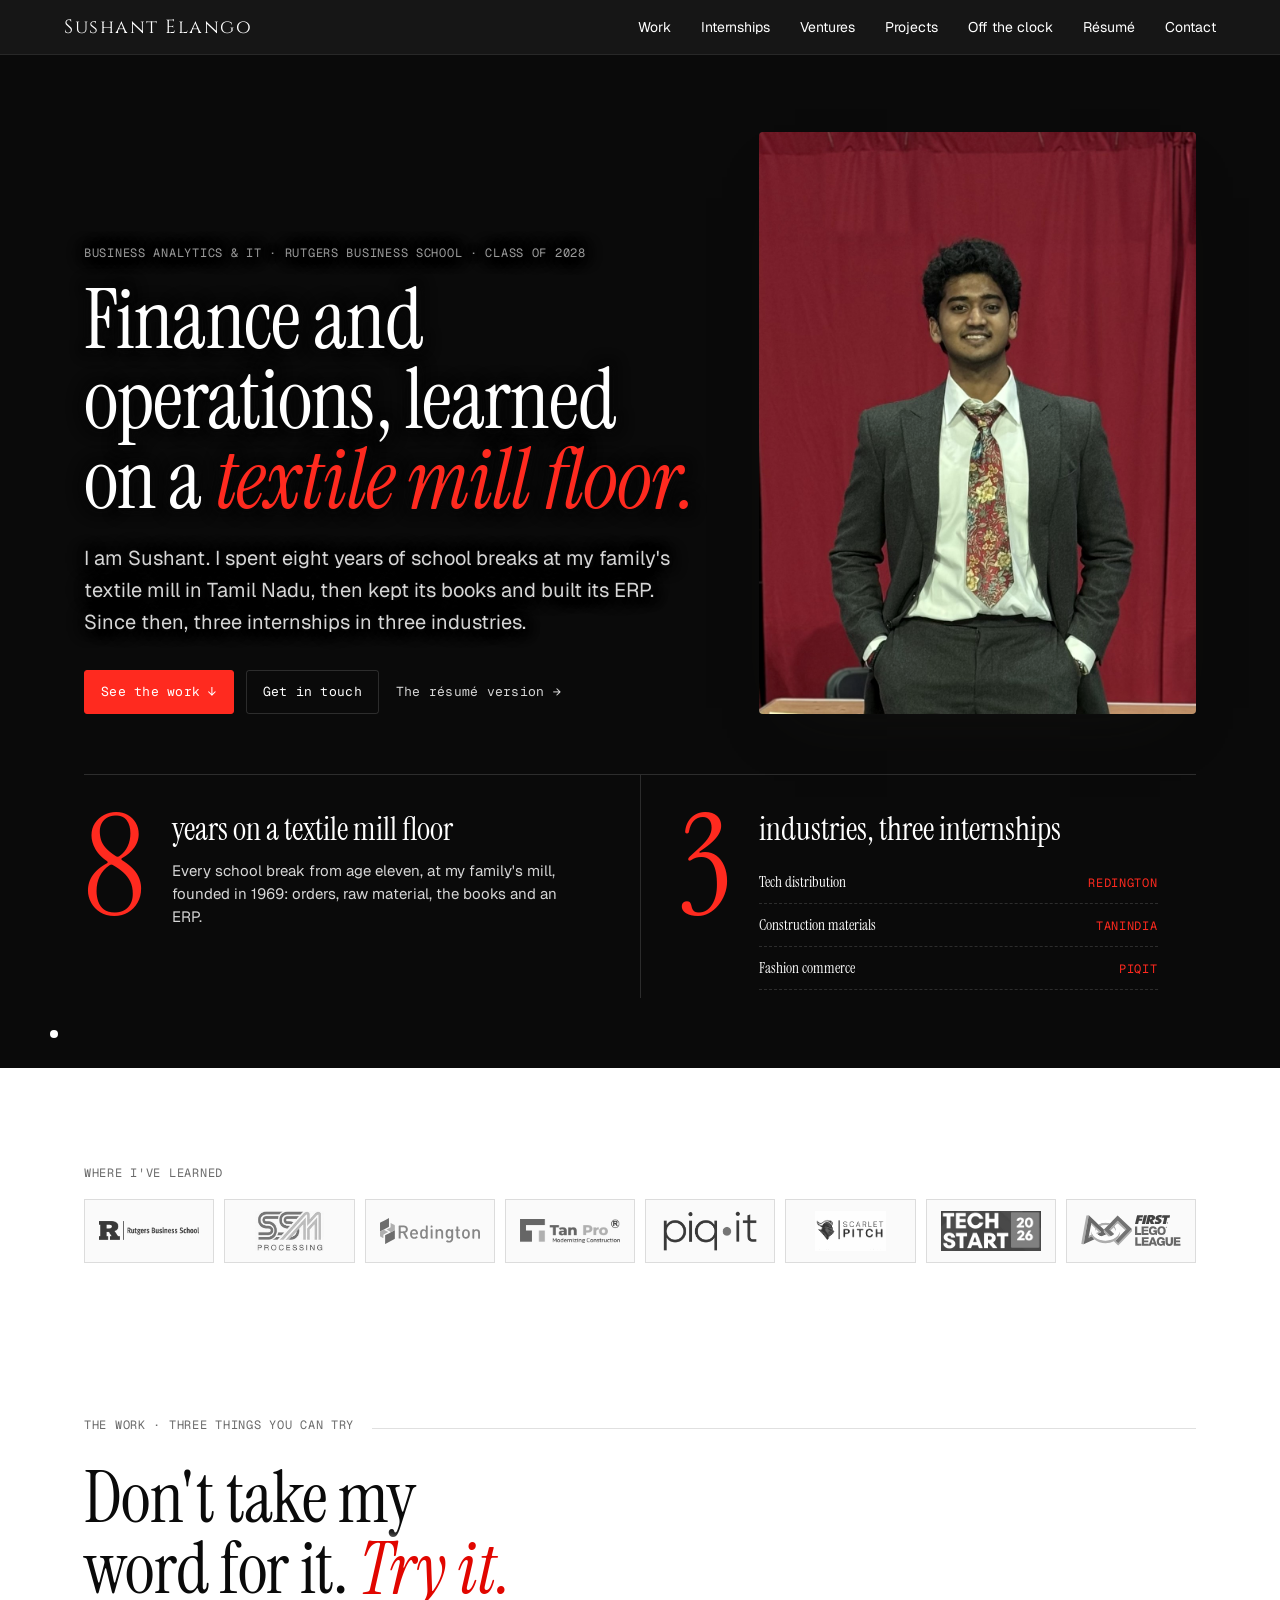
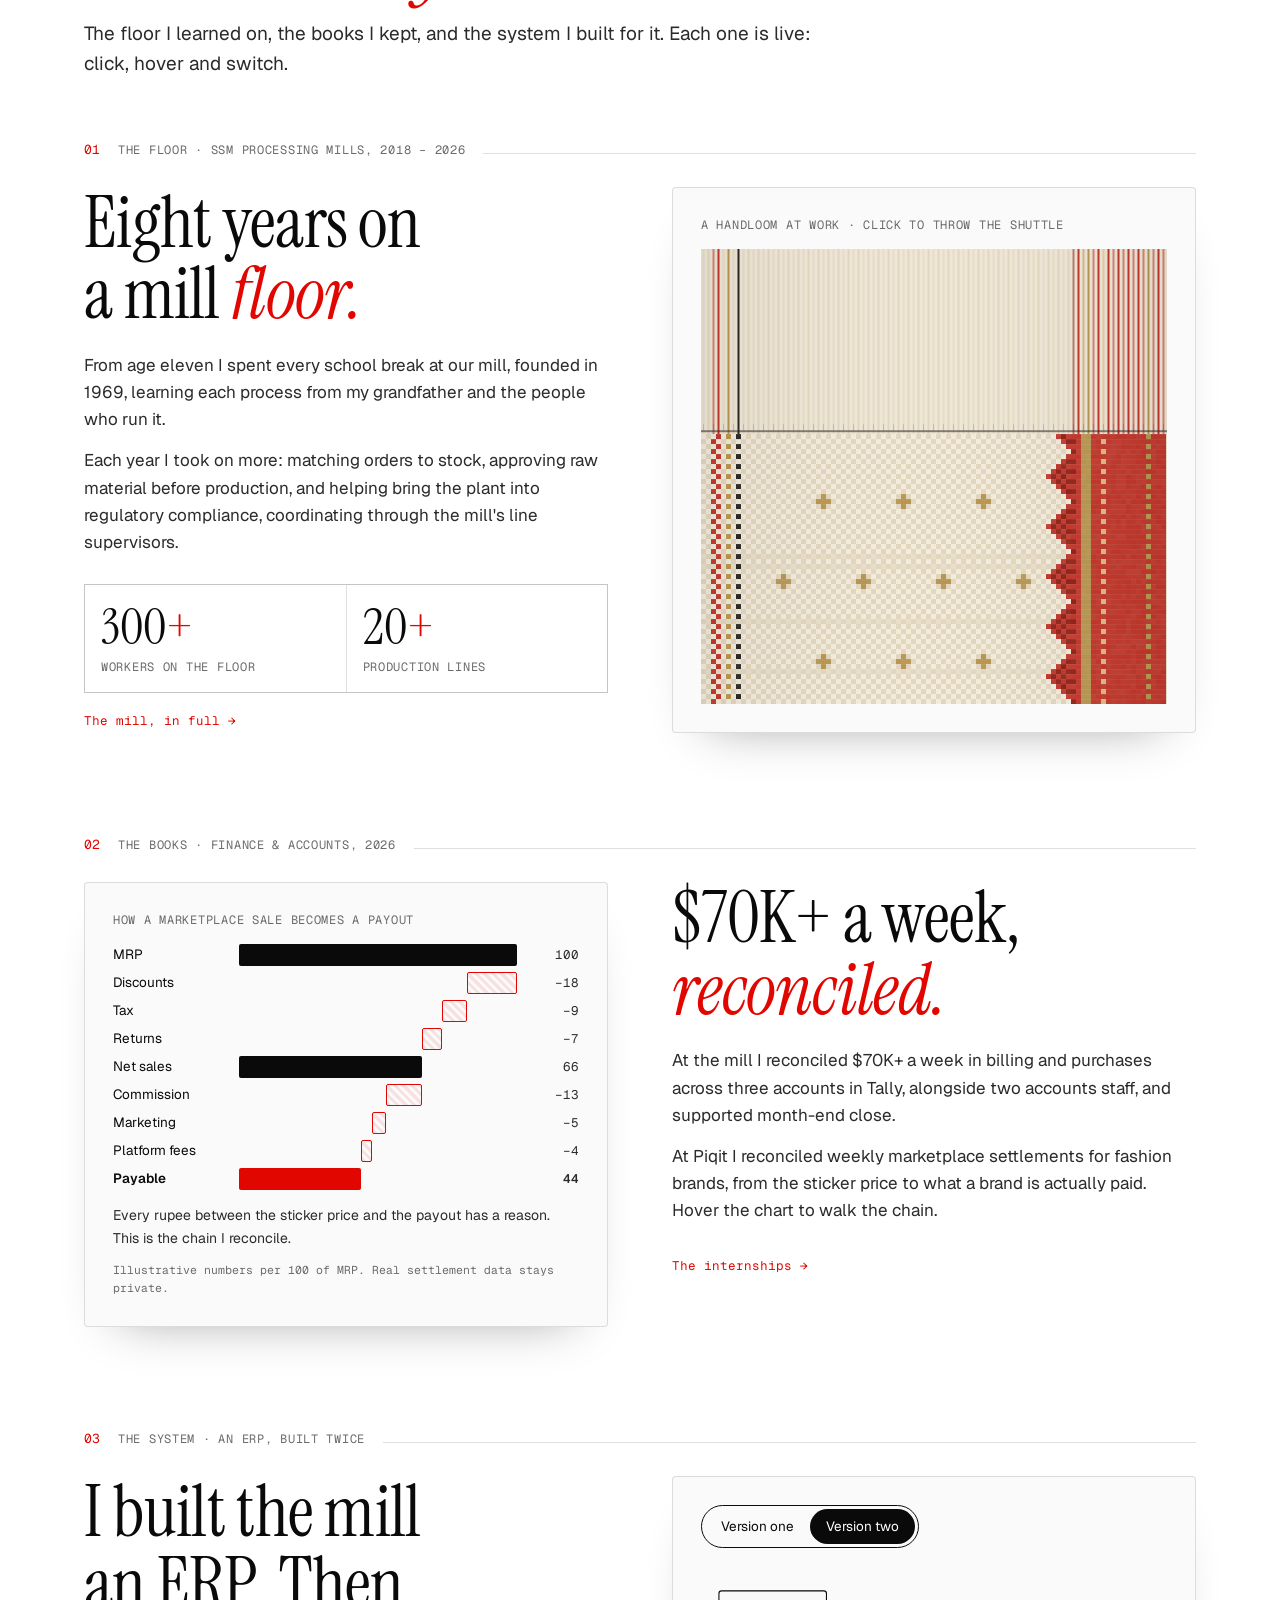
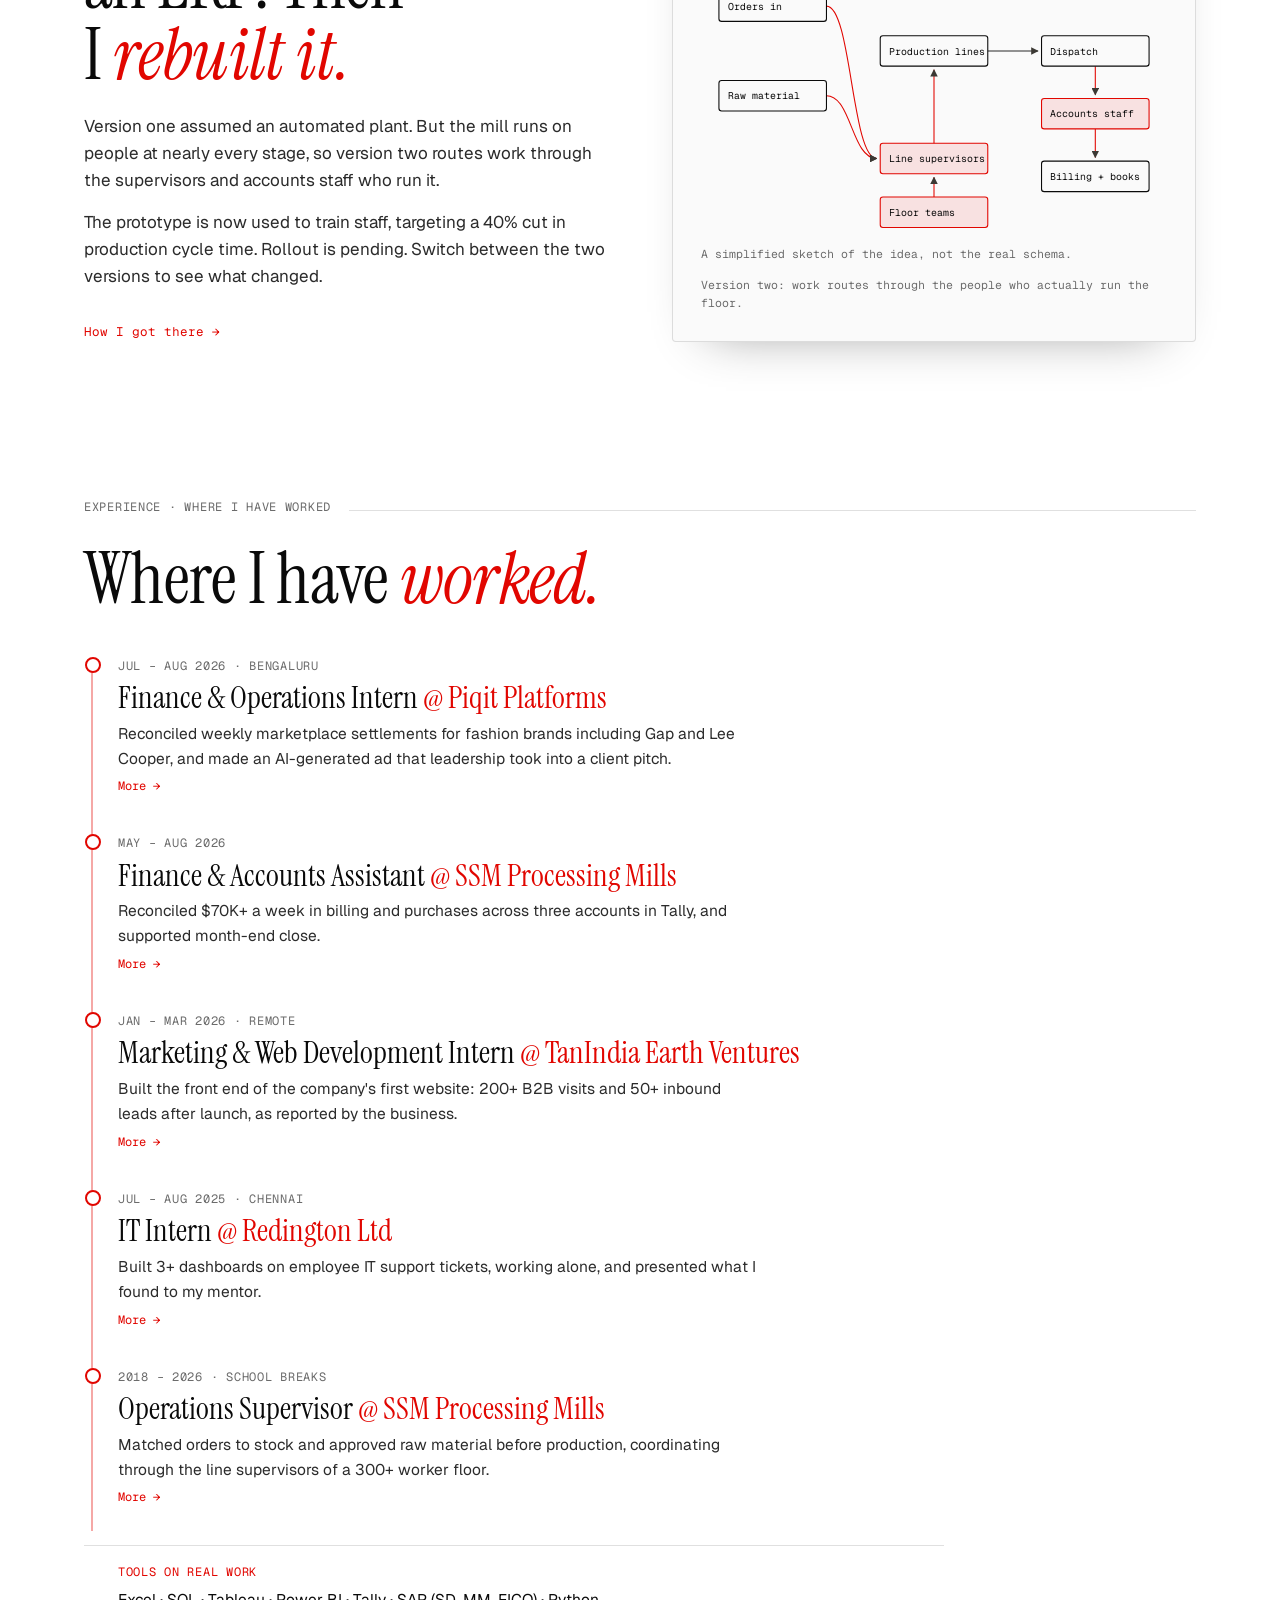
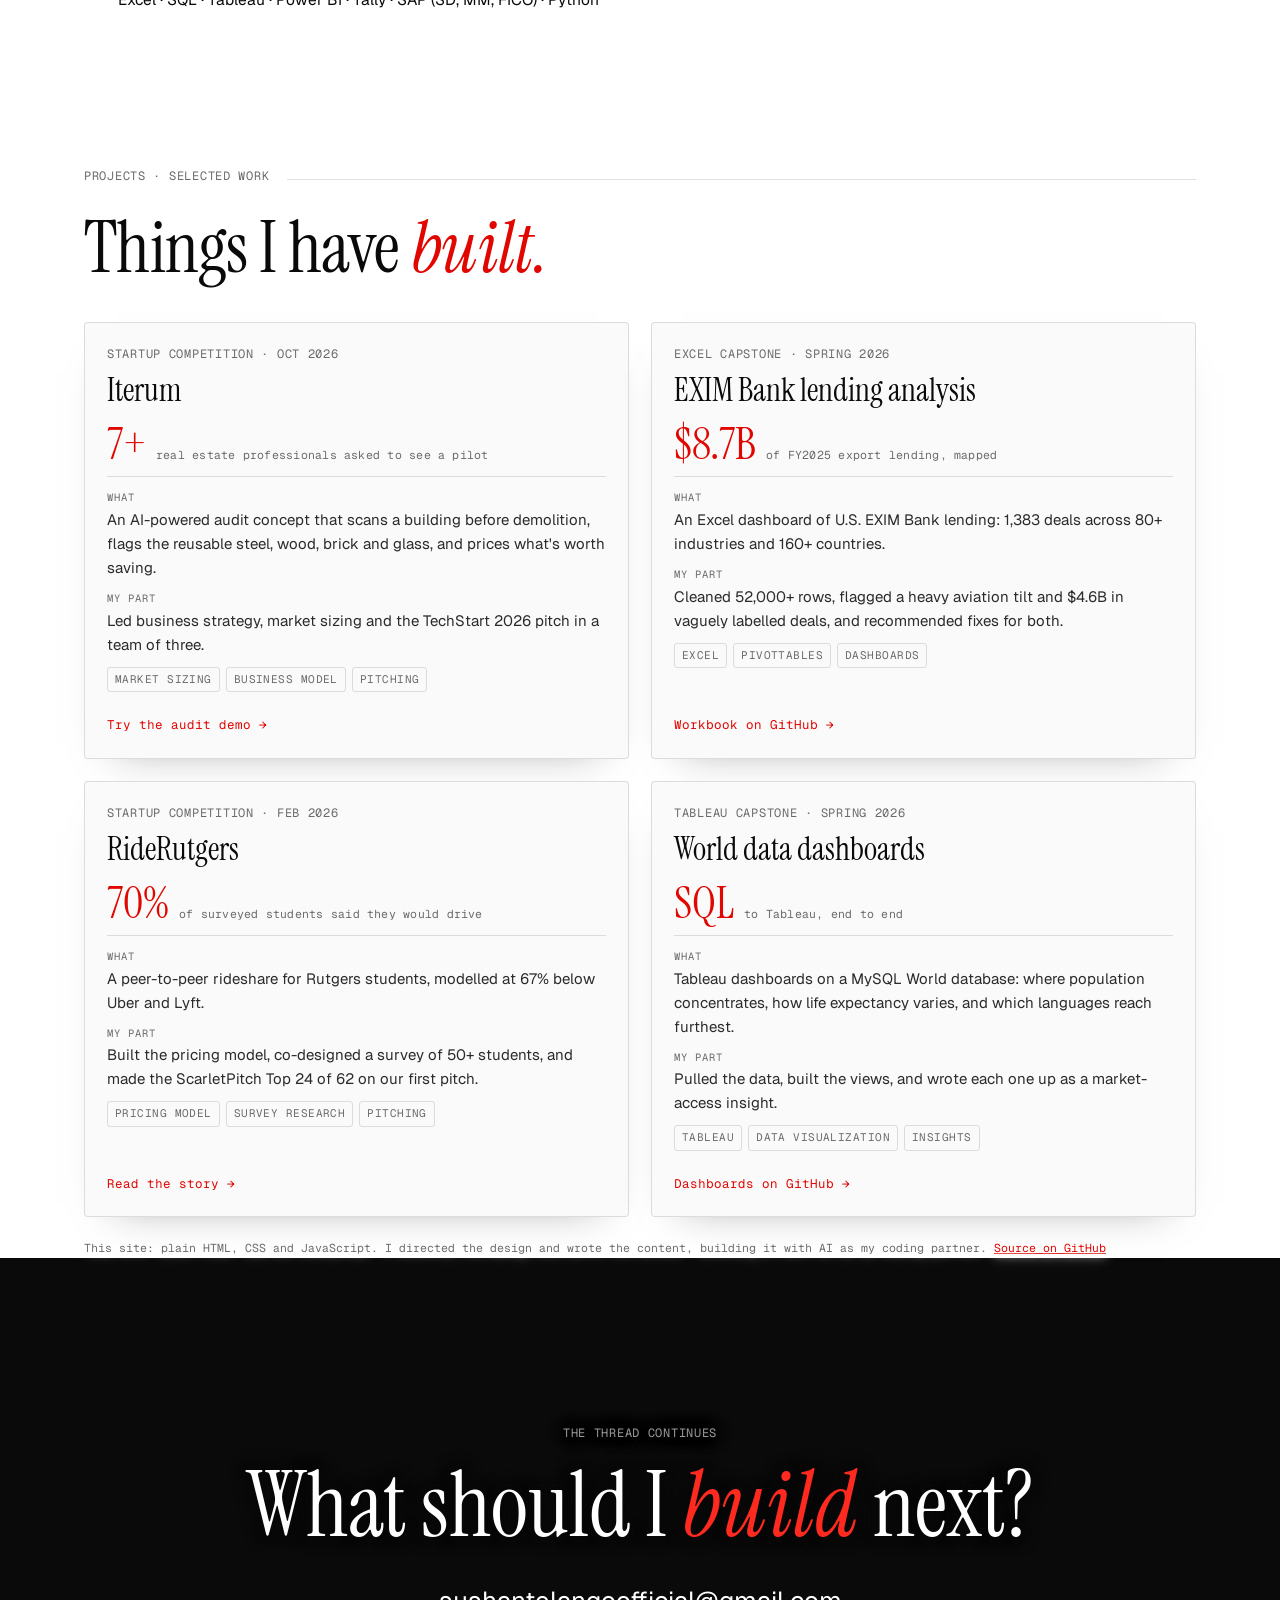
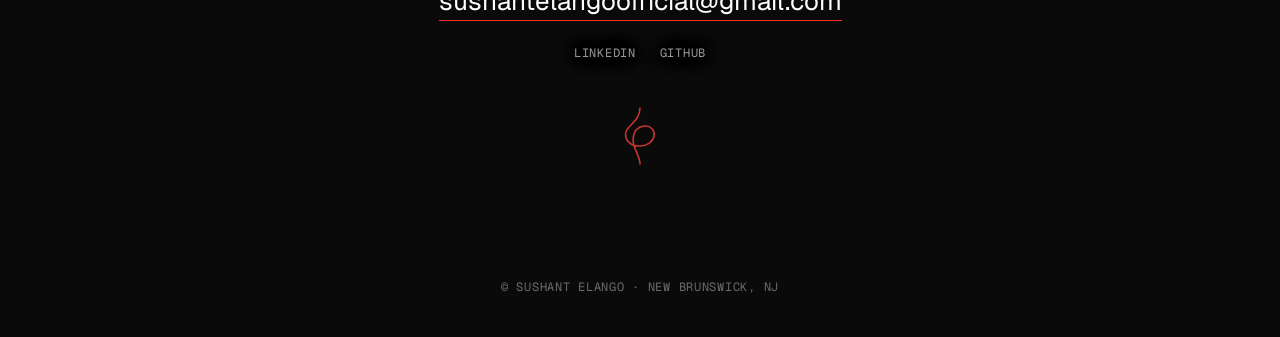
==== index.html @ 71b5c6ae "Film and game posters with his lines; Control turns over to his frame; red headline Five films and f" ====
<!doctype html>
<html lang="en" class="no-bands" data-palette="mono">
<head>
<meta charset="utf-8">
<meta name="viewport" content="width=device-width, initial-scale=1">
<title>Sushant Elango</title>
<meta name="description" content="Sushant Elango: a textile mill, a ledger, two pitches, and one thread running through all of it.">
<meta name="theme-color" content="#f3f0e8">
<link rel="icon" href="assets/favicon.svg" type="image/svg+xml">
<link rel="canonical" href="https://sushantelango.com/">
<meta property="og:type" content="website">
<meta property="og:url" content="https://sushantelango.com/">
<meta property="og:title" content="Sushant Elango">
<meta property="og:description" content="A textile mill, a ledger, two pitches, and one thread running through all of it.">
<meta property="og:image" content="https://sushantelango.com/assets/share.jpg">
<meta property="og:image:width" content="1200">
<meta property="og:image:height" content="630">
<meta property="og:image:alt" content="Sushant Elango in a grey suit and a red floral tie">
<meta name="twitter:card" content="summary_large_image">
<link rel="preconnect" href="https://fonts.googleapis.com">
<link rel="preconnect" href="https://fonts.gstatic.com" crossorigin>
<link href="https://fonts.googleapis.com/css2?family=Instrument+Serif:ital@0;1&family=Cinzel:wght@400;500&family=Geist:wght@400;500;600&family=Geist+Mono:wght@400;500&family=Courier+Prime&display=swap" rel="stylesheet">
<link rel="stylesheet" href="assets/site.css?v=81">
</head>
<body class="page-home">

<script>/* the intro is for arriving at the top of the home page; a link to a section (Projects, Contact) goes straight there */ if (location.hash) document.documentElement.classList.add('no-intro');</script>
<div class="intro" id="intro" aria-hidden="true">
  <div class="intro-inner">
    <div class="intro-word"><span style="--i:0">S</span><span style="--i:1">u</span><span style="--i:2">s</span><span style="--i:3">h</span><span style="--i:4">a</span><span style="--i:5">n</span><span style="--i:6">t</span><span style="--i:7">&nbsp;</span><span style="--i:8">E</span><span style="--i:9">l</span><span style="--i:10">a</span><span style="--i:11">n</span><span style="--i:12">g</span><span style="--i:13">o</span></div>
    <div class="intro-line"></div>
  </div>
</div>


<a class="skip" href="#main">Skip to the content</a>

<svg id="thread" aria-hidden="true"><path id="threadPath"/></svg>

<header class="nav">
  <div class="nav-row">
    <a class="mark" href="index.html" aria-label="Sushant Elango, home"><span>Sushant Elango</span></a>
    <nav aria-label="Pages">
      <a href="work.html">Work</a>
      <a href="internships.html">Internships</a>
      <a href="ventures.html">Ventures</a>
      <a href="index.html#projects">Projects</a>
      <a href="life.html">Off the clock</a>
      <a href="credits.html">Résumé</a>
      <a href="#contact">Contact</a>
    </nav>
  </div>
</header>

<main id="main">
  <!-- Hero: who he is in one line, the two points he leads with, and where to go next (rebuilt 12 Nov 2026) -->
  <section class="hero">
    <div class="hero-grid">
      <div>
        <div class="label">Business Analytics &amp; IT · Rutgers Business School · Class of 2028</div>
        <h1>Finance and operations, learned on a <em>textile mill floor.</em></h1>
        <p class="lede">I am Sushant. I spent eight years of school breaks at my family's textile mill in Tamil Nadu, then kept its books and built its ERP. Since then, three internships in three industries.</p>
        <div class="hero-acts">
          <a class="btn solid" href="#proof">See the work &darr;</a>
          <a class="btn" href="#contact">Get in touch</a>
          <a class="btn quiet" href="credits.html">The résumé version &rarr;</a>
        </div>
      </div>
      <figure class="ph portrait real" data-slot="portrait"><img src="assets/photos/portrait-clean.jpg" alt="Sushant Elango in a grey suit and a red floral tie, in front of a red booth curtain" fetchpriority="high"></figure>
    </div>

    <div class="points reveal">
      <div class="point">
        <span class="big"><span data-count="8">8</span></span>
        <div class="txt"><b>years on a textile mill floor</b><span>Every school break from age eleven, at my family's mill, founded in 1969: orders, raw material, the books and an ERP.</span></div>
      </div>
      <div class="point">
        <span class="big"><span data-count="3">3</span></span>
        <div class="txt"><b>industries, three internships</b>
          <ul class="inds">
            <li><em>Tech distribution</em><span>Redington</span></li>
            <li><em>Construction materials</em><span>TanIndia</span></li>
            <li><em>Fashion commerce</em><span>Piqit</span></li>
          </ul>
        </div>
      </div>
    </div>
  </section>

  <!-- Where I've learned -->
  <section class="logos" aria-label="Where I have learned">
    <span class="label">Where I've learned</span>
    <ul><li data-slot="logo" class="has-logo"><img src="assets/logos/rutgers-business-school.png" alt="Rutgers Business School" loading="lazy"></li><li data-slot="logo" class="has-logo"><img src="assets/logos/ssm.png" alt="SSM Processing Mills" loading="lazy"></li><li data-slot="logo" class="has-logo"><img src="assets/logos/redington.svg" alt="Redington" loading="lazy"></li><li data-slot="logo" class="has-logo"><img src="assets/logos/tanindia.png" alt="Tan Pro, TanIndia Earth Ventures" loading="lazy"></li><li data-slot="logo" class="has-logo"><img src="assets/logos/piqit.png" alt="Piqit" loading="lazy"></li><li data-slot="logo" class="has-logo"><img src="assets/logos/scarletpitch.png" alt="ScarletPitch" loading="lazy"></li><li data-slot="logo" class="has-logo"><img src="assets/logos/techstart.png" alt="TechStart 2026" loading="lazy"></li><li data-slot="logo" class="has-logo"><img src="assets/logos/first-lego-league.svg" alt="FIRST LEGO League" loading="lazy"></li></ul>
  </section>

  <!-- The proof: three chapters, each with the real demo inline, so nobody has to click away to find it -->
  <section class="chapter proof-head" id="proof" data-anchor="left">
    <div class="ch-head"><span class="label">The work · Three things you can try</span><span class="rule"></span></div>
    <h2 class="reveal">Don't take my word for it. <em>Try it.</em></h2>
    <p class="proof-lede reveal">The floor I learned on, the books I kept, and the system I built for it. Each one is live: click, hover and switch.</p>
  </section>

  <!-- 01 The floor -->
  <section class="chapter proof" id="floor" data-anchor="right">
    <div class="ch-head"><span class="num">01</span><span class="label">The floor · SSM Processing Mills, 2018 – 2026</span><span class="rule"></span></div>
    <div class="cols">
      <div class="prose reveal">
        <h2>Eight years on a mill <em>floor.</em></h2>
        <p>From age eleven I spent every school break at our mill, founded in 1969, learning each process from my grandfather and the people who run it.</p>
        <p>Each year I took on more: matching orders to stock, approving raw material before production, and helping bring the plant into regulatory compliance, coordinating through the mill's line supervisors.</p>
        <div class="stats">
          <div class="stat"><div class="n"><span data-count="300">300</span><span class="u">+</span></div><span class="label">Workers on the floor</span></div>
          <div class="stat"><div class="n"><span data-count="20">20</span><span class="u">+</span></div><span class="label">Production lines</span></div>
        </div>
        <a class="more" href="work.html">The mill, in full &rarr;</a>
      </div>
      <div class="card reveal">
        <span class="label">A handloom at work · click to throw the shuttle</span>
        <canvas id="weave" aria-label="A handloom weaving cloth with a red and zari border, one thread at a time"></canvas>
      </div>
    </div>
  </section>

  <!-- 02 The books -->
  <section class="chapter proof" id="books" data-anchor="left">
    <div class="ch-head"><span class="num">02</span><span class="label">The books · Finance &amp; Accounts, 2026</span><span class="rule"></span></div>
    <div class="cols flip">
      <div class="prose reveal">
        <h2>$70K+ a week, <em>reconciled.</em></h2>
        <p>At the mill I reconciled $70K+ a week in billing and purchases across three accounts in Tally, alongside two accounts staff, and supported month-end close.</p>
        <p>At Piqit I reconciled weekly marketplace settlements for fashion brands, from the sticker price to what a brand is actually paid. Hover the chart to walk the chain.</p>
        <a class="more" href="internships.html">The internships &rarr;</a>
      </div>
      <div class="card reveal">
        <span class="label">How a marketplace sale becomes a payout</span>
        <div class="wf" id="wf"></div>
        <div class="wf-tip" id="wfTip">Every rupee between the sticker price and the payout has a reason. This is the chain I reconcile.</div>
        <p class="fine">Illustrative numbers per 100 of MRP. Real settlement data stays private.</p>
      </div>
    </div>
  </section>

  <!-- 03 The system -->
  <section class="chapter proof" id="system" data-anchor="right">
    <div class="ch-head"><span class="num">03</span><span class="label">The system · An ERP, built twice</span><span class="rule"></span></div>
    <div class="cols">
      <div class="prose reveal">
        <h2>I built the mill an ERP. Then I <em>rebuilt it.</em></h2>
        <p>Version one assumed an automated plant. But the mill runs on people at nearly every stage, so version two routes work through the supervisors and accounts staff who run it.</p>
        <p>The prototype is now used to train staff, targeting a 40% cut in production cycle time. Rollout is pending. Switch between the two versions to see what changed.</p>
        <a class="more" href="work.html#erp">How I got there &rarr;</a>
      </div>
      <div class="card reveal">
        <div class="toggle" role="group" aria-label="ERP versions">
          <button aria-pressed="false" data-draft="1">Version one</button>
          <button aria-pressed="true" data-draft="2">Version two</button>
        </div>
        <svg id="drafts" viewBox="0 0 520 300" role="img" aria-label="Version one connects machines directly; version two routes work through line supervisors and accounts staff">
          <defs><marker id="arrow" viewBox="0 0 10 10" refX="9" refY="5" markerWidth="7" markerHeight="7" orient="auto"><path d="M0 0 L10 5 L0 10 z" fill="#3b3934"/></marker></defs>
          <g id="draftsG"></g>
        </svg>
        <p class="fine">A simplified sketch of the idea, not the real schema.</p>
        <p class="fine" id="draftNote">Version two: work routes through the people who actually run the floor.</p>
      </div>
    </div>
  </section>

  <!-- Experience -->
  <section class="chapter" id="experience" data-anchor="left">
    <div class="ch-head"><span class="label">Experience · Where I have worked</span><span class="rule"></span></div>
    <h2 class="reveal">Where I have <em>worked.</em></h2>
    <ol class="xp">
      <li class="reveal"><span class="when">Jul – Aug 2026 · Bengaluru</span><h3>Finance &amp; Operations Intern <span class="at">@ Piqit Platforms</span></h3><p>Reconciled weekly marketplace settlements for fashion brands including Gap and Lee Cooper, and made an AI-generated ad that leadership took into a client pitch.</p><a href="internships.html">More &rarr;</a></li>
      <li class="reveal"><span class="when">May – Aug 2026</span><h3>Finance &amp; Accounts Assistant <span class="at">@ SSM Processing Mills</span></h3><p>Reconciled $70K+ a week in billing and purchases across three accounts in Tally, and supported month-end close.</p><a href="work.html">More &rarr;</a></li>
      <li class="reveal"><span class="when">Jan – Mar 2026 · Remote</span><h3>Marketing &amp; Web Development Intern <span class="at">@ TanIndia Earth Ventures</span></h3><p>Built the front end of the company's first website: 200+ B2B visits and 50+ inbound leads after launch, as reported by the business.</p><a href="internships.html">More &rarr;</a></li>
      <li class="reveal"><span class="when">Jul – Aug 2025 · Chennai</span><h3>IT Intern <span class="at">@ Redington Ltd</span></h3><p>Built 3+ dashboards on employee IT support tickets, working alone, and presented what I found to my mentor.</p><a href="internships.html">More &rarr;</a></li>
      <li class="reveal"><span class="when">2018 – 2026 · School breaks</span><h3>Operations Supervisor <span class="at">@ SSM Processing Mills</span></h3><p>Matched orders to stock and approved raw material before production, coordinating through the line supervisors of a 300+ worker floor.</p><a href="work.html">More &rarr;</a></li>
    </ol>
    <p class="toolbelt reveal"><span class="label">Tools on real work</span>Excel · SQL · Tableau · Power BI · Tally · SAP (SD, MM, FICO) · Python</p>
  </section>

  <!-- Projects: the four that carry a result -->
  <section class="chapter" id="projects" data-anchor="right">
    <div class="ch-head"><span class="label">Projects · Selected work</span><span class="rule"></span></div>
    <h2 class="reveal">Things I have <em>built.</em></h2>
    <div class="proj-grid two">
      <article class="proj reveal">
        <span class="label">Startup competition · Oct 2026</span>
        <h3>Iterum</h3>
        <div class="proj-stat"><span class="n">7+</span><span class="l">real estate professionals asked to see a pilot</span></div>
        <p><b class="k">What</b>An AI-powered audit concept that scans a building before demolition, flags the reusable steel, wood, brick and glass, and prices what's worth saving.</p>
        <p><b class="k">My part</b>Led business strategy, market sizing and the TechStart 2026 pitch in a team of three.</p>
        <ul class="tags"><li>Market sizing</li><li>Business model</li><li>Pitching</li></ul>
        <div class="proj-links"><a href="ventures.html#iterum">Try the audit demo &rarr;</a></div>
      </article>
      <article class="proj reveal">
        <span class="label">Excel capstone · Spring 2026</span>
        <h3>EXIM Bank lending analysis</h3>
        <div class="proj-stat"><span class="n">$8.7B</span><span class="l">of FY2025 export lending, mapped</span></div>
        <p><b class="k">What</b>An Excel dashboard of U.S. EXIM Bank lending: 1,383 deals across 80+ industries and 160+ countries.</p>
        <p><b class="k">My part</b>Cleaned 52,000+ rows, flagged a heavy aviation tilt and $4.6B in vaguely labelled deals, and recommended fixes for both.</p>
        <ul class="tags"><li>Excel</li><li>PivotTables</li><li>Dashboards</li></ul>
        <div class="proj-links"><a href="https://github.com/SushantElango/exim-bank-excel-analysis" target="_blank" rel="noopener">Workbook on GitHub &rarr;</a></div>
      </article>
      <article class="proj reveal">
        <span class="label">Startup competition · Feb 2026</span>
        <h3>RideRutgers</h3>
        <div class="proj-stat"><span class="n">70%</span><span class="l">of surveyed students said they would drive</span></div>
        <p><b class="k">What</b>A peer-to-peer rideshare for Rutgers students, modelled at 67% below Uber and Lyft.</p>
        <p><b class="k">My part</b>Built the pricing model, co-designed a survey of 50+ students, and made the ScarletPitch Top 24 of 62 on our first pitch.</p>
        <ul class="tags"><li>Pricing model</li><li>Survey research</li><li>Pitching</li></ul>
        <div class="proj-links"><a href="ventures.html#riderutgers">Read the story &rarr;</a></div>
      </article>
      <article class="proj reveal">
        <span class="label">Tableau capstone · Spring 2026</span>
        <h3>World data dashboards</h3>
        <div class="proj-stat"><span class="n">SQL</span><span class="l">to Tableau, end to end</span></div>
        <p><b class="k">What</b>Tableau dashboards on a MySQL World database: where population concentrates, how life expectancy varies, and which languages reach furthest.</p>
        <p><b class="k">My part</b>Pulled the data, built the views, and wrote each one up as a market-access insight.</p>
        <ul class="tags"><li>Tableau</li><li>Data visualization</li><li>Insights</li></ul>
        <div class="proj-links"><a href="https://github.com/SushantElango/world-data-tableau" target="_blank" rel="noopener">Dashboards on GitHub &rarr;</a></div>
      </article>
    </div>
    <p class="fine site-note">This site: plain HTML, CSS and JavaScript. I directed the design and wrote the content, building it with AI as my coding partner. <a href="https://github.com/SushantElango/SushantElango.github.io" target="_blank" rel="noopener">Source on GitHub</a></p>
  </section>

  <section class="contact" id="contact">
    <div class="label">The thread continues</div>
    <h2>What should I <em>build</em> next?</h2>
    <a class="mail" href="mailto:sushantelangoofficial@gmail.com">sushantelangoofficial@gmail.com</a>
    <div class="links label"><a href="https://www.linkedin.com/in/sushantelango" target="_blank" rel="noopener">LinkedIn</a><a href="https://github.com/SushantElango" target="_blank" rel="noopener">GitHub</a></div>
    <svg id="knot" viewBox="0 0 64 64" aria-hidden="true" data-anchor="end"><path d="M32 4 C 32 20, 14 22, 18 34 C 22 46, 44 44, 46 32 C 48 20, 30 18, 26 30 C 22 42, 32 50, 32 60" fill="none" stroke="#c2362b" stroke-width="1.6" stroke-linecap="round"/></svg>
  </section>

</main>
<footer class="label">© Sushant Elango · New Brunswick, NJ</footer>

<script src="assets/site.js?v=81"></script>
</body>
</html>
---- assets/site.css ----
/* One colour does the storytelling: the thread. Everything else is paper and ink. */
:root {
  --paper: #f3f0e8;
  --paper-2: #ebe7dc;
  --card: #faf8f3;
  --ink: #161513;
  --ink-2: #3b3934;
  --muted: #7a766c;
  --rule: rgba(22, 21, 19, .14);
  --thread: #c2362b;
  --thread-soft: rgba(194, 54, 43, .12);

  --serif: "Instrument Serif", "Times New Roman", serif;
  --sans: "Geist", system-ui, sans-serif;
  --mono: "Geist Mono", ui-monospace, Consolas, monospace;

  --gutter: clamp(18px, 5vw, 72px);
  --max: 1240px;
}

* { box-sizing: border-box; margin: 0; padding: 0; }
html { scroll-behavior: smooth; }
body {
  background: var(--paper);
  color: var(--ink);
  font-family: var(--sans);
  font-size: 17px;
  line-height: 1.6;
  -webkit-font-smoothing: antialiased;
  overflow-x: hidden;
}
a { color: inherit; }
button { font: inherit; color: inherit; background: none; border: 0; cursor: pointer; }
::selection { background: var(--thread); color: var(--paper); }

.label { font-family: var(--mono); font-size: 12px; letter-spacing: .06em; text-transform: uppercase; color: var(--muted); }
.label b { color: var(--thread); font-weight: 500; }
em, .it { font-family: var(--serif); font-style: italic; font-weight: 400; }

/* The page-long thread sits behind everything; cards pass over it like weft over warp. */
#thread { position: absolute; left: 0; top: 0; pointer-events: none; z-index: 0; overflow: visible; }
#thread path { fill: none; stroke: var(--thread-line, var(--thread)); stroke-width: 1.6; stroke-linecap: round; }
#thread .thread-start { fill: #efe9dd; }
main, header, footer { position: relative; z-index: 1; }
/* Text sits on a paper halo, so the thread reads as passing under the words. */
.chapter h2, .prose p, .ch-head, .hero h1, .hero p, .hero .label, .contact h2, .contact .label, .fine { text-shadow: 0 0 3px var(--paper), 0 0 7px var(--paper), 0 0 12px var(--paper), 0 0 18px var(--paper); }

/* ---------- Nav ---------- */
.nav {
  position: sticky; top: 0; z-index: 30;
  display: flex; align-items: center; justify-content: space-between;
  padding: 14px var(--gutter);
  background: rgba(243, 240, 232, .88); backdrop-filter: blur(8px);
  border-bottom: 1px solid var(--rule);
}
.mark { display: flex; align-items: center; gap: 10px; text-decoration: none; font-family: var(--serif); font-size: 22px; letter-spacing: .01em; }
.mark svg { width: 26px; height: 26px; }
.nav nav { display: flex; gap: clamp(14px, 3vw, 30px); }
.nav nav a { text-decoration: none; font-size: 14px; color: var(--ink-2); }
.nav nav a:hover { color: var(--thread); }

/* ---------- Hero ---------- */
.hero { max-width: var(--max); margin: 0 auto; padding: clamp(40px, 6vw, 80px) var(--gutter) 0; }
.hero h1 {
  font-family: var(--serif); font-weight: 400;
  font-size: clamp(44px, 6.6vw, 96px); line-height: .95; letter-spacing: -.01em;
  max-width: 15ch; margin: 16px 0 22px;
}
.hero h1 em { color: var(--thread); }
.hero p.lede { max-width: 54ch; font-size: clamp(17px, 1.6vw, 20px); color: var(--ink-2); }

.rope-wrap { position: relative; margin-top: clamp(24px, 4vw, 48px); height: 190px; }
#rope { position: absolute; inset: 0; width: 100%; height: 100%; touch-action: pan-y; }
.clock { position: absolute; top: 18px; display: grid; gap: 2px; }
.clock.l { left: 0; }
.clock.r { right: 0; text-align: right; }
.clock .t { font-family: var(--serif); font-size: clamp(28px, 3.4vw, 44px); line-height: 1; }
.clock .t small { font-family: var(--mono); font-size: 12px; color: var(--muted); margin-left: 6px; }
.rope-note { position: absolute; left: 50%; top: 22px; transform: translateX(-50%); white-space: nowrap; }

/* ---------- Chapters ---------- */
.chapter { max-width: var(--max); margin: 0 auto; padding: clamp(80px, 12vw, 160px) var(--gutter) 0; }
.ch-head { display: flex; align-items: baseline; gap: 18px; margin-bottom: 26px; }
.ch-head .num { font-family: var(--mono); font-size: 13px; color: var(--thread); }
.ch-head .rule { flex: 1; height: 1px; background: var(--rule); }
.chapter h2 {
  font-family: var(--serif); font-weight: 400;
  font-size: clamp(38px, 5.6vw, 76px); line-height: 1; letter-spacing: -.01em;
  max-width: 16ch; margin-bottom: 22px;
}
.chapter h2 em { color: var(--thread); }
.cols { display: grid; grid-template-columns: 1fr 1fr; gap: clamp(28px, 5vw, 80px); align-items: start; }
.cols.flip > :first-child { order: 2; }
.prose p { color: var(--ink-2); margin-bottom: 14px; max-width: 56ch; }
.prose p.quote { font-family: var(--serif); font-style: italic; font-size: clamp(22px, 2.2vw, 28px); line-height: 1.25; color: var(--ink); margin: 22px 0; padding-left: 18px; border-left: 2px solid var(--thread); }

.card {
  background: var(--card); border: 1px solid var(--rule); border-radius: 4px;
  padding: clamp(18px, 2.4vw, 28px);
  box-shadow: 0 1px 0 rgba(255,255,255,.6) inset, 0 18px 40px -30px rgba(22,21,19,.45);
}
.card .label { display: block; margin-bottom: 14px; }
.fine { font-family: var(--mono); font-size: 11.5px; color: var(--muted); margin-top: 12px; }

/* Stats */
.stats { display: grid; grid-template-columns: repeat(3, 1fr); gap: 1px; background: var(--rule); border: 1px solid var(--rule); margin-top: 28px; }
.stat { background: var(--paper); padding: 16px 16px 14px; }
.stat .n { font-family: var(--serif); font-size: clamp(34px, 4vw, 52px); line-height: 1; }
.stat .n .u { color: var(--thread); }
.stat .label { margin-top: 6px; display: block; }

/* 01 Weave */
#weave { width: 100%; aspect-ratio: 4 / 3.6; display: block; }

/* 02 Waterfall */
.wf { display: grid; gap: 6px; }
.wf-row { display: grid; grid-template-columns: 116px 1fr 52px; align-items: center; gap: 10px; font-size: 13.5px; cursor: default; }
.wf-row .bar-track { position: relative; height: 22px; }
.wf-row .bar { position: absolute; top: 0; bottom: 0; background: var(--ink); border-radius: 2px; transition: left .6s cubic-bezier(.2,.7,.2,1), width .6s cubic-bezier(.2,.7,.2,1), background .2s; }
.wf-row.minus .bar { background: transparent; border: 1.5px solid var(--thread); background-image: repeating-linear-gradient(45deg, var(--thread-soft) 0 3px, transparent 3px 6px); }
.wf-row.total .bar { background: var(--thread); }
.wf-row .v { font-family: var(--mono); font-size: 12.5px; text-align: right; color: var(--ink-2); }
.wf-row:hover .bar { filter: brightness(1.15); }
.wf-row.total { font-weight: 600; }
.wf-tip { min-height: 44px; margin-top: 14px; color: var(--ink-2); font-size: 14px; }

/* 03 Two drafts */
.toggle { display: inline-flex; border: 1px solid var(--ink); border-radius: 999px; padding: 3px; margin-bottom: 16px; }
.toggle button { padding: 7px 16px; border-radius: 999px; font-size: 13.5px; }
.toggle button[aria-pressed="true"] { background: var(--ink); color: var(--paper); }
#drafts { width: 100%; height: auto; display: block; }
#drafts .node rect { fill: var(--card); stroke: var(--ink); stroke-width: 1.2; }
#drafts .node.person rect { fill: var(--thread-soft); stroke: var(--thread); }
#drafts .node text { font-family: var(--mono); font-size: 11px; fill: var(--ink); }
#drafts .edge { stroke: var(--ink-2); stroke-width: 1.2; fill: none; marker-end: url(#arrow); }
#drafts .edge.person { stroke: var(--thread); }
#drafts .fade { transition: opacity .5s; }
#drafts .x { stroke: var(--thread); stroke-width: 2; }

/* 04 Script page */
.script {
  font-family: "Courier Prime", "Courier New", monospace; font-size: 14px; line-height: 1.3;
  background: #fffefa; border: 1px solid var(--rule); padding: 30px 32px 34px 44px; position: relative;
  box-shadow: 0 24px 50px -32px rgba(22,21,19,.55); transform: rotate(-1.2deg);
}
.script::before { content: ""; position: absolute; left: 14px; top: 26px; width: 9px; height: 9px; border-radius: 50%; background: #b8954f; box-shadow: 0 140px 0 #b8954f; }
.script p { margin-bottom: 12px; }
.script .sh { font-weight: 700; text-transform: uppercase; }
.script .tr { text-align: right; }

/* 05 Small threads */
.threads { display: grid; grid-template-columns: repeat(3, 1fr); gap: 18px; }
.threads .card h3 { font-family: var(--serif); font-weight: 400; font-size: 30px; line-height: 1.05; margin-bottom: 10px; }
.threads .card p { font-size: 15px; color: var(--ink-2); }
.redact { display: inline-block; height: .95em; vertical-align: -2px; background: var(--ink); border-radius: 1px; max-width: 100%; }
.stamp { display: inline-block; margin-top: 12px; border: 1.5px solid var(--thread); color: var(--thread); padding: 3px 10px; font-family: var(--mono); font-size: 11px; letter-spacing: .14em; transform: rotate(-3deg); }

/* 06 Audit */
.badge-now { display: inline-flex; align-items: center; gap: 8px; font-family: var(--mono); font-size: 12px; color: var(--thread); border: 1px solid var(--thread); border-radius: 999px; padding: 4px 11px; }
@keyframes pulse { 50% { opacity: .25; } }
.audit { display: grid; gap: 0; border-top: 1px solid var(--rule); }
.audit-row { display: grid; grid-template-columns: 1fr auto; gap: 12px; align-items: center; padding: 11px 0; border-bottom: 1px solid var(--rule); font-size: 15px; }
.audit-row small { display: block; color: var(--muted); font-size: 12.5px; }
.verdict { font-family: var(--mono); font-size: 12px; letter-spacing: .08em; width: 74px; padding: 6px 0; text-align: center; border-radius: 3px; border: 1.5px solid; transition: background .2s, color .2s; }
.verdict[data-v="SAVE"] { color: var(--paper); background: var(--ink); border-color: var(--ink); }
.verdict[data-v="CHECK"] { color: var(--thread); border-color: var(--thread); background: var(--thread-soft); }
.verdict[data-v="SKIP"] { color: var(--muted); border-color: var(--rule); }
.audit-sum { display: flex; justify-content: space-between; margin-top: 14px; font-family: var(--mono); font-size: 12.5px; }

/* 07 Off the clock */
.life { display: grid; grid-template-columns: repeat(6, 1fr); gap: 18px; }
.life .card { min-height: 220px; display: flex; flex-direction: column; }
.life .card h3 { font-family: var(--serif); font-weight: 400; font-size: 28px; line-height: 1.05; margin-bottom: 8px; }
.life .card p { font-size: 15px; color: var(--ink-2); }
.life .hello, .life .court, .life .games { grid-column: span 2; }
.hello-word { font-family: var(--serif); font-size: clamp(54px, 7vw, 92px); line-height: 1.05; margin-top: auto; min-height: 1.1em; transition: opacity .2s; }
.hello-lang { font-family: var(--mono); font-size: 12px; color: var(--muted); }
.court svg { width: 100%; margin-top: auto; }
.court svg rect, .court svg line { fill: none; stroke: var(--ink); stroke-width: 1; }
.court svg circle { fill: var(--thread); }
.film .script-mini { font-family: "Courier Prime", monospace; font-size: 13px; line-height: 1.35; margin-top: auto; padding-top: 14px; color: var(--ink-2); }
.film .script-mini .sh { font-weight: 700; }
.film .script-mini p { margin-bottom: 6px; }
.film .notebook { margin-top: 14px; padding-top: 12px; border-top: 1px dashed var(--rule); font-size: 13.5px; color: var(--ink-2); }
.film .notebook .label { display: block; margin-bottom: 4px; }
.games .bars { margin-top: auto; display: grid; gap: 5px; }
.games .bars span { display: block; height: 6px; background: var(--ink); }
.games .bars span:nth-child(2) { width: 70%; background: var(--thread); }
.games .bars span:nth-child(3) { width: 40%; }

/* Credits */
.credits { display: grid; grid-template-columns: 1fr 1fr; gap: 0 clamp(28px, 5vw, 80px); }
.credit { display: grid; grid-template-columns: 1fr auto; gap: 4px 16px; padding: 14px 0; border-bottom: 1px solid var(--rule); }
.credit b { font-weight: 500; }
.credit span { color: var(--muted); font-family: var(--mono); font-size: 12.5px; white-space: nowrap; }
.credit small { grid-column: 1 / -1; color: var(--ink-2); font-size: 14px; }

.contact { max-width: var(--max); margin: 0 auto; padding: clamp(90px, 13vw, 170px) var(--gutter) 60px; text-align: center; }
.contact h2 { font-family: var(--serif); font-weight: 400; font-size: clamp(44px, 7vw, 100px); line-height: 1; margin: 18px 0 30px; }
.contact h2 em { color: var(--thread); }
.contact a.mail { font-size: clamp(18px, 2.2vw, 26px); text-decoration: none; border-bottom: 1.5px solid var(--thread); padding-bottom: 2px; overflow-wrap: anywhere; }
.contact .links { margin-top: 22px; display: flex; gap: 24px; justify-content: center; }
.contact .links a { text-decoration: none; }
.contact .links a:hover { color: var(--thread); }
#knot { display: block; margin: 40px auto 0; width: 64px; height: 64px; }
footer { text-align: center; padding: 30px var(--gutter) 40px; }

/* Reveal on scroll */
.reveal { opacity: 0; transform: translateY(18px); transition: opacity .8s ease, transform .8s cubic-bezier(.2,.7,.2,1); }
.reveal.in { opacity: 1; transform: none; }

/* ---------- Small screens ---------- */
@media (max-width: 860px) {
  .cols, .credits { grid-template-columns: minmax(0, 1fr); }
  .cols.flip > :first-child { order: 0; }
  .threads { grid-template-columns: minmax(0, 1fr); }
  .life { grid-template-columns: 1fr 1fr; }
  .life .hello { grid-column: span 2; }
  .life .court, .life .games { grid-column: span 1; }
  .nav nav a.opt { display: none; }
  .rope-wrap { height: 170px; }
  .stat { padding: 12px 10px; }
  .wf-row { grid-template-columns: 92px 1fr 44px; font-size: 12.5px; }
}
@media (max-width: 520px) {
  .life { grid-template-columns: minmax(0, 1fr); }
  .life .card { grid-column: span 1 !important; min-height: 0; }
  .rope-note { display: none; }
  .mark { font-size: 19px; }
}
@media (prefers-reduced-motion: reduce) {
  html { scroll-behavior: auto; }
  .reveal { opacity: 1; transform: none; transition: none; }
  .badge-now i { animation: none; }
}

/* Keyboard users: a visible focus ring and a skip link. */
:focus-visible { outline: 2px solid var(--thread); outline-offset: 3px; border-radius: 2px; }
.skip { position: absolute; left: 12px; top: -48px; z-index: 50; background: var(--ink); color: var(--paper); padding: 8px 14px; border-radius: 3px; text-decoration: none; font-size: 14px; }
.skip:focus { top: 12px; }

/* 04 Internships: three equal rows, each with the story and one number */
.interns { border-top: 1px solid var(--ink); }
.intern { display: grid; grid-template-columns: 230px minmax(0, 1fr) 190px; gap: clamp(20px, 3vw, 44px); padding: 30px 0 32px; border-bottom: 1px solid var(--rule); }
.intern .meta h3 { font-family: var(--serif); font-weight: 400; font-size: 32px; line-height: 1.05; margin: 8px 0 6px; }
.intern .role { font-size: 14px; color: var(--ink-2); }
.intern .body p { color: var(--ink-2); margin-bottom: 10px; max-width: 60ch; }
.intern .tools { font-family: var(--mono); font-size: 12px; color: var(--muted); margin-top: 4px; }
.stat-big { display: flex; flex-direction: column; gap: 8px; align-items: flex-start; }
.stat-big .n { font-family: var(--serif); font-size: clamp(48px, 5vw, 68px); line-height: .9; }
.stat-big .n .u { color: var(--thread); }
.stat-big .label { text-transform: none; letter-spacing: 0; font-size: 12.5px; line-height: 1.4; }
.intern .stamp { margin-top: 0; }

/* 07 Writer's room: a storyboard you can step through */
.board { padding-bottom: 18px; }
.board-head { display: flex; justify-content: space-between; margin-bottom: 12px; }
.board-head .label { margin: 0; }
#frame { width: 100%; height: auto; display: block; background: #fffefa; border: 1px solid var(--ink); }
#frame .ink { fill: none; stroke: var(--ink); stroke-width: 1.4; stroke-linecap: round; stroke-linejoin: round; }
#frame .soft { fill: none; stroke: var(--muted); stroke-width: 1; stroke-dasharray: 3 4; }
#frame .fill { fill: var(--ink); }
#frame .red { fill: none; stroke: var(--thread); stroke-width: 1.8; stroke-linecap: round; }
#frame .redfill { fill: var(--thread); }
#frame text { font-family: var(--mono); font-size: 10px; fill: var(--muted); }
#frame .big { font-family: var(--serif); font-size: 26px; fill: var(--ink); }
.board-cap { display: grid; grid-template-columns: 96px 1fr; gap: 12px; margin-top: 14px; min-height: 52px; }
.shot-type { font-family: var(--mono); font-size: 11.5px; letter-spacing: .08em; color: var(--thread); padding-top: 2px; }
.board-cap p { font-family: "Courier Prime", monospace; font-size: 14px; line-height: 1.4; color: var(--ink); }
.board-nav { display: flex; align-items: center; justify-content: space-between; margin-top: 10px; }
.board-nav button { width: 38px; height: 32px; border: 1px solid var(--ink); border-radius: 999px; }
.board-nav button:hover { background: var(--ink); color: var(--paper); }
.dots { display: flex; gap: 8px; }
.dots button { width: 9px; height: 9px; border-radius: 50%; border: 1px solid var(--ink); padding: 0; }
.dots button[aria-current="true"] { background: var(--thread); border-color: var(--thread); }
.notebook { margin-top: 26px; padding-top: 16px; border-top: 1px dashed var(--rule); }
.notebook ul { list-style: none; margin-top: 8px; display: grid; gap: 6px; }
.notebook li { font-family: "Courier Prime", monospace; font-size: 15px; color: var(--ink); }
.notebook li::before { content: "> "; color: var(--thread); }

@media (max-width: 860px) {
  .intern { grid-template-columns: minmax(0, 1fr); gap: 14px; }
  .stat-big { flex-direction: row; align-items: baseline; gap: 14px; }
  .board-cap { grid-template-columns: 1fr; gap: 4px; }
}

/* 01 Early work: rover sketch and EV3-style blocks */
#roverSim { width: 100%; height: auto; display: block; background: #fffefa; border: 1px solid var(--rule); }
#roverSim .ink { fill: none; stroke: var(--ink); stroke-width: 1.4; stroke-linejoin: round; }
#roverSim .fill { fill: var(--ink); }
#roverSim .item { fill: var(--muted); }
#roverSim .lvl { fill: var(--thread-soft); stroke: none; }
#roverSim text { font-family: var(--mono); font-size: 10px; fill: var(--muted); }
#roverSim .full { fill: var(--thread); font-weight: 500; }
.ev3 { display: flex; flex-wrap: wrap; gap: 6px; margin-top: 14px; }
.blk { font-family: var(--mono); font-size: 11.5px; padding: 6px 10px 6px 12px; border-radius: 3px; color: #fff; position: relative; }
.blk::before { content: ""; position: absolute; left: 4px; top: 50%; width: 3px; height: 10px; margin-top: -5px; background: rgba(255,255,255,.5); border-radius: 2px; }
.blk.start { background: #5f8a3a; } .blk.loop { background: #c9852b; } .blk.move { background: #2f6db5; }
.blk.sense { background: #c9a227; color: #161513; } .blk.flow { background: #c9852b; }

/* Live-site fixes, 1 Nov 2026 */
.hero h1, .chapter h2, .contact h2 { text-wrap: balance; }
.hero h1 { max-width: 18ch; }
.nav { gap: 16px; }
.nav nav { overflow-x: auto; scrollbar-width: none; min-width: 0; }
.nav nav::-webkit-scrollbar { display: none; }
.nav nav a { white-space: nowrap; }
@media (max-width: 640px) {
  .nav { padding: 12px 16px; }
  .nav nav { gap: 14px; }
  .nav nav a { font-size: 13px; }
  .mark { font-size: 17px; white-space: nowrap; }
  .audit-sum { flex-direction: column; gap: 4px; }
}


/* ---------- Photo layer (stock placeholders until his photos arrive) ---------- */
.ph { position: relative; margin: 0; overflow: hidden; background: var(--paper-2); }
.ph img { display: block; width: 100%; height: 100%; object-fit: cover; filter: saturate(.85) contrast(1.02); }
.ph figcaption { font-family: var(--mono); font-size: 11.5px; color: var(--muted); padding: 8px 2px 0; }
.ph .stock { position: absolute; left: 8px; top: 8px; font-family: var(--mono); font-size: 10px; letter-spacing: .04em;
  background: rgba(22,21,19,.78); color: #f3f0e8; padding: 3px 7px; border-radius: 2px; max-width: calc(100% - 16px); }
.ph.empty { display: grid; place-items: center; text-align: center; border: 1.5px dashed var(--muted);
  background: repeating-linear-gradient(45deg, transparent 0 10px, rgba(22,21,19,.035) 10px 20px); }
.ph.empty span { font-family: var(--serif); font-size: 28px; color: var(--ink-2); }
.ph.empty figcaption { position: absolute; bottom: 14px; left: 0; right: 0; }

/* hero: words left, portrait right */
.hero-grid { display: grid; grid-template-columns: minmax(0, 1.4fr) minmax(0, 1fr); gap: clamp(28px, 5vw, 72px); align-items: end; }
.portrait { aspect-ratio: 4 / 5; border-radius: 4px; }


/* little home photos on the clocks */
.rope-wrap { height: 280px; }
.clock { top: 0; }
.clock .ph.home { width: 120px; height: 80px; border-radius: 3px; margin-bottom: 8px; }
.clock.r .ph.home { margin-left: auto; }
.clock .ph.home .stock { font-size: 8.5px; top: 4px; left: 4px; }
.rope-note { top: 176px; }

/* logo strip */
.logos { max-width: var(--max); margin: 0 auto; padding: clamp(50px, 7vw, 90px) var(--gutter) 0; position: relative; z-index: 1; }
.logos ul { list-style: none; display: grid; grid-template-columns: repeat(8, minmax(0, 1fr)); gap: 10px; margin-top: 14px; }
.logos li { height: 64px; display: grid; place-items: center; text-align: center; padding: 6px; border: 1px solid var(--rule); background: var(--card);
  font-family: var(--mono); font-size: 11px; line-height: 1.25; color: var(--ink-2); }

/* full-width photo bands */
.ph.band { height: clamp(220px, 34vw, 440px); margin: 0 0 34px; border-radius: 4px; }
.ph.band.short { height: clamp(180px, 24vw, 300px); }
.ph.band figcaption { position: absolute; left: 0; right: 0; bottom: 0; padding: 30px 16px 12px; color: #f3f0e8;
  background: linear-gradient(transparent, rgba(22,21,19,.65)); }

/* polaroids */
.ph.polaroid { background: #fffefa; padding: 10px 10px 0; box-shadow: 0 18px 34px -22px rgba(22,21,19,.55); border: 1px solid var(--rule); }
.ph.polaroid img { aspect-ratio: 4 / 3; height: auto; }
.ph.polaroid figcaption { padding: 10px 2px 12px; font-family: "Courier Prime", monospace; font-size: 13px; color: var(--ink-2); }
.ph.polaroid .stock { left: 16px; top: 16px; }
.tilt-l { transform: rotate(-1.6deg); }
.tilt-r { transform: rotate(1.4deg); }
.prose .ph.polaroid { max-width: 260px; margin-top: 22px; }

/* internships: a thumbnail under the role */
.intern .ph.thumb { margin-top: 14px; aspect-ratio: 3 / 2; border-radius: 3px; }

/* pitch: the script page laid over a photo */
.collage { position: relative; }
.collage .ph.collage-photo { aspect-ratio: 4 / 3; border-radius: 4px; }
.collage .script { position: relative; margin: -90px 0 0 9%; width: 88%; }

/* favourite films shelf */
.shelf { margin-top: 46px; border-top: 1px solid var(--ink); padding-top: 14px; }
.shelf-head { display: flex; justify-content: space-between; gap: 12px; flex-wrap: wrap; }
.stock-note { color: var(--thread); }
.shelf ol { list-style: none; display: grid; grid-template-columns: repeat(5, minmax(0, 1fr)); gap: 14px; margin-top: 16px; }
.shelf li { aspect-ratio: 2 / 3; display: flex; flex-direction: column; justify-content: space-between; padding: 14px; border: 1px solid var(--ink); background: var(--card); }
.shelf .spine { font-family: var(--mono); font-size: 12px; color: var(--thread); }
.shelf .t { font-family: var(--serif); font-size: 26px; line-height: 1.05; }
.shelf .why { font-size: 13px; color: var(--muted); }

/* photo wall */
.wall { display: grid; grid-template-columns: repeat(3, minmax(0, 1fr)); gap: 26px; align-items: start; margin-bottom: 26px; }
.wall .now dl { display: grid; grid-template-columns: 90px 1fr; gap: 8px 12px; margin-top: 6px; font-size: 15px; }
.wall .now dt { font-family: var(--mono); font-size: 12px; color: var(--muted); padding-top: 2px; }

@media (max-width: 860px) {
  .hero-grid { grid-template-columns: minmax(0, 1fr); }
  .portrait { max-width: 320px; }
  .logos ul { grid-template-columns: repeat(4, minmax(0, 1fr)); }
  .shelf ol { grid-template-columns: repeat(2, minmax(0, 1fr)); }
  .wall { grid-template-columns: repeat(2, minmax(0, 1fr)); }
  .clock .ph.home { width: 92px; height: 62px; }
  .collage .script { margin-top: -50px; }
}
@media (max-width: 520px) {
  .logos ul { grid-template-columns: repeat(2, minmax(0, 1fr)); }
  .wall { grid-template-columns: minmax(0, 1fr); }
}
.clock .ph.home .stock { font-size: 0; padding: 2px 5px; }
.clock .ph.home .stock::after { content: "STOCK"; font-size: 8px; letter-spacing: .08em; }
@media (min-width: 861px) { .wall .now { grid-column: span 2; } }

.logos li.has-logo { padding: 10px 14px; }
.logos li img { max-width: 100%; max-height: 40px; object-fit: contain; filter: grayscale(1) contrast(1.1); opacity: .8; transition: filter .25s, opacity .25s; }
.logos li:hover img { filter: none; opacity: 1; }

/* real photos from the businesses' own sites */
.intern .ph.thumb.real figcaption { padding-top: 6px; }
/* real thumbs: the 3:2 shape sits on the photo, so the caption below it is not clipped */
.intern .ph.thumb.real { aspect-ratio: auto; overflow: visible; background: none; border-radius: 0; }
.intern .ph.thumb.real img { aspect-ratio: 3 / 2; height: auto; border-radius: 3px; }
.mini-gallery { display: grid; grid-template-columns: repeat(3, minmax(0, 1fr)); gap: 10px; margin: 14px 0 6px; }
.mini-gallery figure { margin: 0; }
.mini-gallery img { width: 100%; aspect-ratio: 4 / 3; object-fit: cover; border-radius: 3px; display: block; }
.mini-gallery figcaption { font-family: var(--mono); font-size: 11px; color: var(--muted); padding-top: 5px; }

/* ---------- Multi-page: header with the under-development bar ---------- */
.nav { display: block; padding: 0; }
.nav-row { display: flex; align-items: center; justify-content: space-between; gap: 16px; padding: 12px var(--gutter); }
.nav nav a[aria-current="page"] { color: var(--thread); }
.nav nav a[aria-current="page"]::after { content: ""; display: block; height: 1.5px; background: var(--thread); margin-top: 2px; }

/* page header on every page except home */
.page-head { max-width: var(--max); margin: 0 auto; padding: clamp(46px, 7vw, 90px) var(--gutter) 0; position: relative; z-index: 1; }
.page-head h1 { font-family: var(--serif); font-weight: 400; font-size: clamp(56px, 10vw, 140px); line-height: .9; margin: 14px 0 18px; }
.page-head h1 em { color: var(--thread); }
.page-head .lede { max-width: 56ch; font-size: clamp(17px, 1.6vw, 20px); color: var(--ink-2); }
.page-head + .chapter { padding-top: clamp(50px, 7vw, 90px); }

/* home: explore the other pages */
.explore-grid { display: grid; grid-template-columns: repeat(3, minmax(0, 1fr)); gap: 22px; }
.ex-card { display: flex; flex-direction: column; text-decoration: none; color: inherit; background: var(--card); border: 1px solid var(--rule); border-radius: 4px; overflow: hidden;
  transition: transform .35s cubic-bezier(.2,.7,.2,1), box-shadow .35s; box-shadow: 0 18px 40px -32px rgba(22,21,19,.5); }
.ex-card:hover { transform: translateY(-4px); box-shadow: 0 26px 46px -30px rgba(22,21,19,.6); }
.ex-img { position: relative; aspect-ratio: 16 / 10; overflow: hidden; background: var(--paper-2); }
.ex-img img { width: 100%; height: 100%; object-fit: cover; display: block; filter: saturate(.85); transition: transform .6s; }
.ex-card:hover .ex-img img { transform: scale(1.04); }
.ex-img .stock { position: absolute; left: 8px; top: 8px; font-family: var(--mono); font-size: 10px; background: rgba(22,21,19,.78); color: #f3f0e8; padding: 2px 6px; border-radius: 2px; }
.ex-blank { display: grid; place-items: center; background: var(--ink); }
.ex-blank span { font-family: var(--serif); font-size: 64px; color: var(--paper); }
.ex-body { padding: 18px 20px 20px; display: flex; flex-direction: column; gap: 6px; flex: 1; }
.ex-body h3 { font-family: var(--serif); font-weight: 400; font-size: 34px; line-height: 1; }
.ex-body p { color: var(--ink-2); font-size: 15px; }
.ex-go { margin-top: auto; padding-top: 10px; font-family: var(--mono); font-size: 12px; color: var(--thread); }

/* tennis: players and the ball's shadow */
.court svg .player { fill: var(--ink); }
.court svg #ballShadow { fill: rgba(22,21,19,.18); }

@media (max-width: 860px) {
  .explore-grid { grid-template-columns: repeat(2, minmax(0, 1fr)); }
}
@media (max-width: 640px) {
  .nav-row { flex-wrap: wrap; gap: 6px 14px; padding: 10px 16px 8px; }
  .nav-row nav { width: 100%; gap: 16px; padding-bottom: 2px; }
  }
@media (max-width: 520px) {
  .explore-grid { grid-template-columns: minmax(0, 1fr); }
}
html { scroll-padding-top: 110px; }

/* ---------- Intro: the name arrives letter by letter, the thread underlines it, then it lifts ----------
   Pure CSS so it always ends, even without JavaScript. JS only lets a click or key skip it. */
.intro { position: fixed; inset: 0; z-index: 200; background: var(--paper); display: grid; place-items: center;
  animation: intro-out .6s cubic-bezier(.7,0,.3,1) 1.75s forwards; }
.intro-inner { display: grid; justify-items: center; gap: 18px; }
.intro-word { font-family: "Cinzel", var(--serif); font-weight: 400; font-size: clamp(30px, 6.6vw, 96px); letter-spacing: .1em; color: var(--ink); white-space: nowrap; }
.intro-word span { display: inline-block; opacity: 0; color: #d9d4c9; animation: intro-letter .5s ease calc(.12s + var(--i) * .065s) forwards; }
.intro-line { height: 1.6px; width: 0; background: var(--thread); animation: intro-line .55s cubic-bezier(.6,0,.2,1) 1.15s forwards; justify-self: start; }
@keyframes intro-letter { 0% { opacity: 0; color: #d9d4c9; transform: translateY(6px); } 60% { opacity: 1; color: #9a958a; } 100% { opacity: 1; color: var(--ink); transform: none; } }
@keyframes intro-line { to { width: 100%; } }
@keyframes intro-out { to { opacity: 0; transform: translateY(-2%); visibility: hidden; pointer-events: none; } }
.intro.skip { animation: intro-out .25s ease forwards; }
@media (prefers-reduced-motion: reduce) { .intro { display: none; } }
.intro-inner { justify-items: stretch; } .intro-word { text-align: center; }

/* His name is always set in Cinzel: the intro and the top-left wordmark on every page */
.mark { font-family: "Cinzel", var(--serif); font-size: 19px; letter-spacing: .08em; }
@media (max-width: 640px) { .mark { font-size: 16px; } }

/* the real portrait: full figure, so a taller frame anchored to the top */
.portrait.real { aspect-ratio: 3 / 4; border-radius: 4px; box-shadow: 0 30px 60px -36px rgba(22,21,19,.55); }
.portrait.real img { object-position: 50% 20%; }

/* ---------- Two-tone: charcoal like the suit for the opening and the close, cream for reading ----------
   The dark sections redefine the palette variables, so text, rules and the paper halo behind
   the text all flip together. The thread red is lifted on charcoal so it stays readable. */
:root { --charcoal: #232325; }
.hero, .page-head, .contact, .intro {
  --paper: var(--charcoal); --paper-2: #2e2e31; --card: #2a2a2d;
  --ink: #efe9dd; --ink-2: #cfc8bb; --muted: #a29d92; --rule: rgba(255, 255, 255, .14);
  --thread: #e05a4c;
  color: var(--ink);
}
/* full-bleed charcoal behind sections that sit inside the centred column */
.hero, .page-head, .contact { position: relative; z-index: 1; isolation: isolate; }
.hero::before, .page-head::before, .contact::before {
  content: ""; position: absolute; top: 0; bottom: 0; left: calc(50% - 50vw); right: calc(50% - 50vw);
  background: var(--charcoal); z-index: -1;
}
.hero { padding-bottom: clamp(40px, 6vw, 70px); }
.page-head { padding-bottom: clamp(40px, 6vw, 70px); }
.contact { padding-bottom: 80px; }
.contact a.mail { color: var(--ink); }
.contact .links a:hover { color: var(--thread); }
#rope { color: var(--ink); }


/* header: a charcoal bar under the under-development strip */
.nav { background: rgba(35, 35, 37, .94); border-bottom-color: rgba(255, 255, 255, .08); }
.nav .mark, .nav nav a { color: #e9e3d6; }
.nav nav a:hover, .nav nav a[aria-current="page"] { color: #e05a4c; }
.nav nav a[aria-current="page"]::after { background: #e05a4c; }

/* footer continues the dark close */
footer { background: var(--charcoal); color: #a29d92; margin-top: 0; }

/* the intro now opens on charcoal too */
.intro { background: var(--charcoal); }
@keyframes intro-letter { 0% { opacity: 0; color: #4b4a4d; transform: translateY(6px); } 60% { opacity: 1; color: #8f8a80; } 100% { opacity: 1; color: #efe9dd; transform: none; } }

/* the charcoal bands are drawn by the script on a layer below the thread (see #bands) */
.hero::before, .page-head::before, .contact::before { display: none; }
.hero, .page-head, .contact { z-index: auto; isolation: auto; }
#bands { position: absolute; left: 0; top: 0; width: 100%; height: 0; z-index: -1; pointer-events: none; }
#bands i { position: absolute; left: 0; right: 0; background: var(--charcoal); }
/* without the script, fall back to a plain charcoal background on the sections */
.no-bands .hero, .no-bands .page-head, .no-bands .contact { background: var(--charcoal); }

/* real mill band: the family photo at its own shape, so the sign and all three of them stay in frame */
.ph.band[data-slot="mill-floor"] { height: auto; aspect-ratio: 3 / 2; max-height: 720px; }
.ph.band[data-slot="mill-floor"] img { object-position: 50% 85%; filter: none; }

/* hero portrait: his own close crop at the booth, shown whole */
.portrait.real { aspect-ratio: 3 / 4; }
.portrait.real img { object-position: 50% 50%; }

/* Piqit: the AI ad, and a two-up gallery */
.ad-film { margin: 18px 0 6px; }
.ad-film video { display: block; width: 100%; aspect-ratio: 16 / 9; background: #111; border-radius: 3px; }
.ad-film figcaption { font-family: var(--mono); font-size: 11px; color: var(--muted); padding-top: 6px; }
.mini-gallery.two { grid-template-columns: repeat(2, minmax(0, 1fr)); }

/* ---------- Palette: Polo (build.py PALETTE = 'polo') ----------
   Navy for the dark sections, cream paper, the original thread red as the accent on cream (links,
   charts, chapter headline italics) and a full-saturation red on navy (4.7:1; the cream red is only 2.9:1 there). Every text pairing passes 4.5:1. Clear PALETTE
   to return to Thread. Burgundy and forest were the first Polo accents (4 Nov); red replaced them on 5 Nov. */
html[data-palette="polo"] {
  --paper: #f4efe4; --paper-2: #ebe4d4; --card: #faf7f0;
  --ink: #151b29; --ink-2: #363c4a; --muted: #646877; --rule: rgba(21, 27, 41, .14);
  --thread: #c2362b; --thread-soft: rgba(194, 54, 43, .12);
  --charcoal: #0f1a33; --red-on-navy: #ff4433;
  /* one red for the whole thread, rope included, so it reads as a single string: 3.4:1 on cream, 4.1:1 on navy */
  --thread-line: #f23a2a;
}
html[data-palette="polo"] .hero, html[data-palette="polo"] .page-head,
html[data-palette="polo"] .contact, html[data-palette="polo"] .intro {
  --paper: #0f1a33; --paper-2: #17233f; --card: #142039;
  --ink: #f4efe4; --ink-2: #d5cfc2; --muted: #a7adbd; --rule: rgba(255, 255, 255, .14);
  --thread: var(--red-on-navy);
}
html[data-palette="polo"] .nav { background: rgba(15, 26, 51, .95); }
html[data-palette="polo"] .nav .mark, html[data-palette="polo"] .nav nav a { color: #f4efe4; }
html[data-palette="polo"] .nav nav a:hover, html[data-palette="polo"] .nav nav a[aria-current="page"] { color: var(--red-on-navy); }
html[data-palette="polo"] .nav nav a[aria-current="page"]::after { background: var(--red-on-navy); }
html[data-palette="polo"] html[data-palette="polo"] html[data-palette="polo"] footer { color: #a7adbd; }

/* ---------- Palette: Racing green (build.py PALETTE = 'racing') ----------
   Racing green for the dark sections with brass on it, warm cream for reading, green as the
   accent on cream and copper on the chapter headlines. Every text pairing passes 4.5:1. */
html[data-palette="racing"] {
  --paper: #f1ead9; --paper-2: #e7dfcb; --card: #f8f3e7;
  --ink: #1a1f1b; --ink-2: #333a35; --muted: #59635b; --rule: rgba(26, 31, 27, .14);
  --thread: #0f3d2e; --thread-soft: rgba(15, 61, 46, .12);
  --charcoal: #0f3d2e; --copper: #9a4a24; --brass: #d4b06a; --thread-line: #c06f3e;
}
html[data-palette="racing"] .hero, html[data-palette="racing"] .page-head,
html[data-palette="racing"] .contact, html[data-palette="racing"] .intro {
  --paper: #0f3d2e; --paper-2: #164a39; --card: #134535;
  --ink: #f1ead9; --ink-2: #d6cfbd; --muted: #b5c2b8; --rule: rgba(255, 255, 255, .14);
  --thread: #d4b06a;
}
html[data-palette="racing"] .chapter h2 em { color: var(--copper); }
html[data-palette="racing"] .nav { background: rgba(12, 50, 38, .95); }
html[data-palette="racing"] .nav .mark, html[data-palette="racing"] .nav nav a { color: #f1ead9; }
html[data-palette="racing"] .nav nav a:hover, html[data-palette="racing"] .nav nav a[aria-current="page"] { color: var(--brass); }
html[data-palette="racing"] .nav nav a[aria-current="page"]::after { background: var(--brass); }
html[data-palette="racing"] html[data-palette="racing"] html[data-palette="racing"] footer { color: #b5c2b8; }

/* a clock without its photo keeps the photo's space, so both clocks still line up */
.clock:not(:has(.ph))::before { content: ""; display: block; height: 80px; margin-bottom: 8px; }
@media (max-width: 860px) { .clock:not(:has(.ph))::before { height: 62px; } }
/* without its photo, the screenplay card stands on its own instead of tucking under the photo */
.collage:not(:has(.collage-photo)) .script { margin-top: 0 !important; transform: rotate(-1.2deg); }

/* ---------- Guitar card: full width under the other cards ---------- */
.life .guitar { grid-column: span 6; min-height: 0; }
@media (max-width: 860px) { .life .guitar { grid-column: span 2; } }

/* Games: a frame he composed in Control's photo mode */
.games .shot { margin: 14px 0 0; margin-top: auto; padding-top: 14px; }
.games .shot img { display: block; width: 100%; aspect-ratio: 16 / 10; object-fit: cover; border-radius: 3px; }
.games .shot figcaption { font-family: var(--mono); font-size: 11px; color: var(--muted); padding-top: 6px; }

/* Iterum: the deck cover at its own 16:9 shape, so the slide's title is never cropped */
.ph.band[data-slot="iterum"] { height: auto; aspect-ratio: 16 / 9; max-height: 680px; }
.ph.band[data-slot="iterum"] img { object-position: 0 50%; filter: none; }
.ph.collage-photo[data-slot="pitch"] img { filter: none; }

/* ---------- Home: Skills and Projects ---------- */
#skills h2, #projects h2 { margin-bottom: clamp(24px, 3vw, 40px); }
.skills-grid { display: grid; grid-template-columns: repeat(4, minmax(0, 1fr)); gap: 22px; }
.skill-group { background: var(--card); border: 1px solid var(--rule); border-radius: 4px; padding: 20px; }
.skill-group .label { display: block; margin-bottom: 14px; color: var(--thread); }
.chips { list-style: none; display: flex; flex-wrap: wrap; gap: 8px; }
.chips li { font-size: 14px; line-height: 1.25; color: var(--ink); border: 1px solid var(--rule); background: var(--paper); border-radius: 999px; padding: 6px 12px; }
.proj-grid { display: grid; grid-template-columns: repeat(3, minmax(0, 1fr)); gap: 22px; }
.proj { display: flex; flex-direction: column; gap: 10px; background: var(--card); border: 1px solid var(--rule); border-radius: 4px; padding: 22px 22px 20px;
  box-shadow: 0 18px 40px -32px rgba(22,21,19,.5); transition: transform .35s cubic-bezier(.2,.7,.2,1), box-shadow .35s; }
.proj:hover { transform: translateY(-4px); box-shadow: 0 26px 46px -30px rgba(22,21,19,.6); }
.proj h3 { font-family: var(--serif); font-weight: 400; font-size: 32px; line-height: 1; }
.proj p { color: var(--ink-2); font-size: 15px; }
.tags { list-style: none; display: flex; flex-wrap: wrap; gap: 6px; }
.tags li { font-family: var(--mono); font-size: 11px; letter-spacing: .04em; text-transform: uppercase; color: var(--muted); border: 1px solid var(--rule); border-radius: 3px; padding: 3px 7px; }
.proj-links { margin-top: auto; padding-top: 8px; }
.proj-links a { font-family: var(--mono); font-size: 12.5px; color: var(--thread); text-decoration: none; border-bottom: 1px solid transparent; }
.proj-links a:hover, .proj-links a:focus-visible { border-bottom-color: var(--thread); }
@media (max-width: 1060px) { .skills-grid { grid-template-columns: repeat(2, minmax(0, 1fr)); } }
@media (max-width: 860px) { .proj-grid { grid-template-columns: repeat(2, minmax(0, 1fr)); } }
@media (max-width: 560px) { .skills-grid, .proj-grid { grid-template-columns: minmax(0, 1fr); } }
@media (prefers-reduced-motion: reduce) { .proj, .proj:hover { transition: none; transform: none; } }

/* project cards: one line that says what it is, before the detail */
.proj .hook { font-family: var(--serif); font-size: 21px; line-height: 1.2; color: var(--ink); }

/* project cards: a headline result, then What and My part, so each card scans in seconds */
.proj-stat { display: flex; align-items: baseline; gap: 10px; padding: 6px 0 10px; border-bottom: 1px solid var(--rule); margin-bottom: 2px; }
.proj-stat .n { font-family: var(--serif); font-size: 44px; line-height: 1; color: var(--thread); }
.proj-stat .l { font-family: var(--mono); font-size: 11.5px; letter-spacing: .02em; color: var(--muted); line-height: 1.3; }
.proj p .k { display: block; font-family: var(--mono); font-weight: 400; font-size: 10.5px; letter-spacing: .1em; text-transform: uppercase; color: var(--muted); margin-bottom: 2px; }

/* no name intro when the home page is opened at a section, e.g. index.html#projects */
.no-intro .intro { display: none; }

/* The loom card runs exactly as tall as the mill text beside it. The canvas fills whatever height
   the card has (height 0 + flex-grow, with size containment so its pixel buffer never feeds back
   into the layout). Stacked on narrow screens, it keeps a fixed shape instead. */
@media (min-width: 861px) {
  #work .cols { align-items: stretch; }
  #work .card:has(#weave) { display: flex; flex-direction: column; }
  #weave { aspect-ratio: auto; flex: 1 1 auto; height: 0; min-height: 300px; contain: size; }
}

/* ---------- Hero: internship status and a proof row (11 Nov 2026) ---------- */
.hero .status { display: inline-flex; align-items: center; gap: 10px; margin-top: 22px; padding: 8px 14px; border: 1px solid var(--rule); border-radius: 999px;
  font-family: var(--mono); font-size: 12.5px; color: var(--ink-2); }
.hero .status i { width: 8px; height: 8px; border-radius: 50%; background: #3ddc84; animation: status-ping 1.8s ease-out infinite; flex: none; }
@keyframes status-ping { 0% { box-shadow: 0 0 0 0 rgba(61,220,132,.6); } 100% { box-shadow: 0 0 0 9px rgba(61,220,132,0); } }
/* the two points the home page leads with: years on the floor, and three industries */
.points { display: grid; grid-template-columns: minmax(0, 1fr) minmax(0, 1fr); margin-top: clamp(36px, 5vw, 60px); border-top: 1px solid var(--rule); }
.point { display: grid; grid-template-columns: auto minmax(0, 1fr); gap: clamp(16px, 2.4vw, 30px); align-items: start; padding: clamp(24px, 3vw, 38px) clamp(0px, 3vw, 40px) 8px 0; }
.point + .point { border-left: 1px solid var(--rule); padding-left: clamp(20px, 3vw, 44px); }
.point .big { font-family: var(--serif); font-size: clamp(96px, 11vw, 168px); line-height: .78; color: var(--thread); letter-spacing: -.02em; }
.point .txt b { display: block; font-family: var(--serif); font-weight: 400; font-size: clamp(26px, 2.5vw, 36px); line-height: 1.05; color: var(--ink); }
.point .txt > span { display: block; margin-top: 12px; font-size: 15px; line-height: 1.55; color: var(--ink-2); max-width: 40ch; }
.inds { list-style: none; margin-top: 14px; display: grid; gap: 0; }
.inds li { display: flex; justify-content: space-between; align-items: baseline; gap: 14px; padding: 9px 0; border-bottom: 1px dashed var(--rule); transition: padding-left .3s ease; }
.inds li:hover { padding-left: 8px; }
.inds em { font-style: normal; font-size: 15px; color: var(--ink); }
.inds span { font-family: var(--mono); font-size: 12px; letter-spacing: .06em; text-transform: uppercase; color: var(--thread); }
@media (max-width: 760px) {
  .points { grid-template-columns: minmax(0, 1fr); }
  .point + .point { border-left: 0; border-top: 1px solid var(--rule); padding-left: 0; }
}

/* ---------- Experience: a timeline on the home page, strung on the thread ---------- */
.xp { list-style: none; position: relative; margin-top: clamp(22px, 3vw, 36px); padding-left: 34px; max-width: 860px; }
.xp::before { content: ""; position: absolute; left: 7px; top: 8px; bottom: 8px; width: 2px; background: var(--thread); opacity: .35; }
.xp li { position: relative; padding: 0 0 30px; }
.xp li::before { content: ""; position: absolute; left: -33px; top: 6px; width: 12px; height: 12px; border-radius: 50%; background: var(--paper); border: 2px solid var(--thread); transition: background .25s, transform .25s; }
.xp li:hover::before { background: var(--thread); transform: scale(1.15); }
.xp .when { font-family: var(--mono); font-size: 12px; letter-spacing: .06em; text-transform: uppercase; color: var(--muted); }
.xp h3 { font-family: var(--serif); font-weight: 400; font-size: clamp(24px, 2.4vw, 32px); line-height: 1.1; margin: 4px 0 6px; }
.xp h3 .at { color: var(--thread); }
.xp p { font-size: 15.5px; line-height: 1.6; color: var(--ink-2); max-width: 64ch; }
.xp a { display: inline-block; margin-top: 6px; font-family: var(--mono); font-size: 12px; color: var(--thread); text-decoration: none; }
.xp a:hover { text-decoration: underline; }

/* ---------- Projects: filter buttons (not .chips, which the skills lists use) ---------- */
.filters { display: flex; flex-wrap: wrap; gap: 8px; margin: 0 0 22px; }
.filters button { font-family: var(--mono); font-size: 12px; letter-spacing: .04em; color: var(--ink-2); background: transparent; border: 1px solid var(--rule); border-radius: 999px; padding: 7px 14px; cursor: pointer; transition: border-color .2s, color .2s, background .2s; }
.filters button:hover { border-color: var(--thread); color: var(--thread); }
.filters button[aria-pressed="true"] { background: var(--thread); border-color: var(--thread); color: #fff; }
.proj.hide { display: none; }

/* the loom answers a click */
#weave { cursor: pointer; }

/* ---------- Palette: Black, white and bright red (build.py PALETTE = 'mono', 12 Nov 2026) ----------
   Black for the opening and the close, white for reading, one bright red. Text pairings pass 4.5:1:
   #e10600 on white 5.0, #ff2a1f on black 5.3, grey #6b6b6b on white 5.3. */
html[data-palette="mono"] {
  --paper: #ffffff; --paper-2: #f2f2f2; --card: #fafafa;
  --ink: #0a0a0a; --ink-2: #2b2b2b; --muted: #6b6b6b; --rule: rgba(0, 0, 0, .12);
  --thread: #e10600; --thread-soft: rgba(225, 6, 0, .1);
  --charcoal: #0a0a0a; --red-on-black: #ff2a1f;
  --thread-line: #ff1e1e;   /* the page thread and the rope: 3.9:1 on white, 5.1:1 on black */
}
html[data-palette="mono"] body { background: #ffffff; }
html[data-palette="mono"] .hero, html[data-palette="mono"] .page-head,
html[data-palette="mono"] .contact, html[data-palette="mono"] .intro {
  --paper: #0a0a0a; --paper-2: #161616; --card: #121212;
  --ink: #ffffff; --ink-2: #d6d6d6; --muted: #9a9a9a; --rule: rgba(255, 255, 255, .14);
  --thread: var(--red-on-black);
}
html[data-palette="mono"] .nav { background: rgba(10, 10, 10, .95); }
html[data-palette="mono"] .nav .mark, html[data-palette="mono"] .nav nav a { color: #ffffff; }
html[data-palette="mono"] .nav nav a:hover, html[data-palette="mono"] .nav nav a[aria-current="page"] { color: var(--red-on-black); }
html[data-palette="mono"] .nav nav a[aria-current="page"]::after { background: var(--red-on-black); }
html[data-palette="mono"] html[data-palette="mono"] html[data-palette="mono"] footer { background: #0a0a0a; color: #9a9a9a; }
html[data-palette="mono"] #thread .thread-start { fill: #ffffff; }

/* ---------- Home rebuilt around the proof (12 Nov 2026) ---------- */
/* hero: three ways on, the work first */
.hero-acts { display: flex; flex-wrap: wrap; align-items: center; gap: 10px 12px; margin-top: clamp(22px, 3vw, 32px); }
.btn { display: inline-flex; align-items: center; gap: 8px; font-family: var(--mono); font-size: 13px; letter-spacing: .02em; text-decoration: none;
  color: var(--ink); border: 1px solid var(--rule); border-radius: 3px; padding: 11px 16px; transition: background .2s, border-color .2s, color .2s, transform .2s; }
.btn:hover { border-color: var(--thread); color: var(--thread); }
.btn.solid { background: var(--thread); border-color: var(--thread); color: #fff; }
.btn.solid:hover { background: #fff; border-color: #fff; color: #0a0a0a; }
.btn.quiet { border-color: transparent; padding-left: 4px; padding-right: 4px; color: var(--ink-2); }
.btn.quiet:hover { color: var(--thread); }
.hero-acts .btn:active { transform: translateY(1px); }

/* the proof: a short lead-in, then three chapters, each with its demo beside the words */
.proof-head h2 { margin-bottom: 14px; }
.proof-lede { max-width: 58ch; font-size: clamp(16px, 1.5vw, 19px); color: var(--ink-2); }
.chapter.proof { padding-top: clamp(56px, 8vw, 110px); }
.proof-head + .chapter.proof { padding-top: clamp(36px, 5vw, 60px); }
.chapter.proof .card { box-shadow: 0 24px 50px -36px rgba(0, 0, 0, .45); }
.chapter.proof .card:hover { border-color: rgba(225, 6, 0, .35); }
#floor .stats { grid-template-columns: repeat(2, 1fr); }
.more { display: inline-block; margin-top: 18px; font-family: var(--mono); font-size: 12.5px; color: var(--thread); text-decoration: none; border-bottom: 1px solid transparent; }
.more:hover, .more:focus-visible { border-bottom-color: var(--thread); }
/* the loom on the home page runs as tall as the words beside it, as it does on Work */
@media (min-width: 861px) {
  #floor .cols { align-items: stretch; }
  #floor .card:has(#weave) { display: flex; flex-direction: column; }
}

/* experience: the tools in one line instead of a wall of chips */
.toolbelt { max-width: 860px; margin-top: 6px; padding: 16px 0 0 34px; border-top: 1px solid var(--rule); font-size: 15.5px; color: var(--ink); line-height: 1.7; }
.toolbelt .label { display: block; color: var(--thread); margin-bottom: 4px; }

/* projects: four cards, two by two */
.proj-grid.two { grid-template-columns: repeat(2, minmax(0, 1fr)); }
@media (max-width: 560px) { .proj-grid.two { grid-template-columns: minmax(0, 1fr); } }
.site-note { margin-top: 22px; }
.site-note a { color: var(--thread); }

/* Off the clock: two photos side by side */
.wall.two { grid-template-columns: repeat(2, minmax(0, 1fr)); max-width: 820px; }
@media (max-width: 520px) { .wall.two { grid-template-columns: minmax(0, 1fr); } }

/* Off the clock: the films and games shelves answer the cursor, like spines pulled from a shelf (12 Nov 2026) */
.shelf li { transition: transform .3s cubic-bezier(.2, .7, .2, 1), border-color .25s, box-shadow .3s; }
.shelf li:hover { transform: translateY(-8px); border-color: var(--thread); box-shadow: 0 22px 36px -26px rgba(0, 0, 0, .55); }
.shelf li:hover .t { color: var(--thread); }
.shelf .t { transition: color .25s; overflow-wrap: anywhere; hyphens: auto; }
@media (max-width: 1060px) { .shelf .t { font-size: 22px; } }
@media (prefers-reduced-motion: reduce) { .shelf li, .shelf li:hover { transition: none; transform: none; } }

/* Off the clock: designed posters, not studio art (copyright). Each is a colour field with a fine woven
   texture, the title set big, and his own line sliding up on hover, focus or tap (12 Nov 2026). */
.shelf-head .hint { color: var(--thread); }
.posters li.poster { position: relative; overflow: hidden; cursor: pointer; isolation: isolate;
  background: var(--bg); color: var(--fg); border: 0; border-radius: 3px; padding: 14px 14px 16px;
  box-shadow: 0 14px 30px -22px rgba(0, 0, 0, .6); }
.posters li.poster::before { content: ""; position: absolute; inset: 0; z-index: -1; pointer-events: none;
  background: repeating-linear-gradient(0deg, rgba(255, 255, 255, .06) 0 1px, transparent 1px 4px),
              repeating-linear-gradient(90deg, rgba(0, 0, 0, .06) 0 1px, transparent 1px 4px); }
.posters li.poster::after { content: ""; position: absolute; left: 14px; right: 14px; top: 40px; height: 2px; background: var(--ac); opacity: .9; }
.posters .spine { color: var(--ac); font-size: 13px; }
.posters .t { color: var(--fg); font-size: 30px; line-height: .98; margin-top: auto; }
.posters .why { color: var(--fg); opacity: .75; margin-top: 10px; font-family: var(--mono); font-size: 11px; letter-spacing: .04em; text-transform: uppercase; }
.posters .line { position: absolute; inset: auto 0 0 0; margin: 0; padding: 16px 14px 18px; background: var(--fg); color: var(--bg);
  font-family: var(--serif); font-size: 19px; line-height: 1.22; transform: translateY(101%); transition: transform .45s cubic-bezier(.2, .7, .2, 1); }
.posters li.poster:hover, .posters li.poster:focus-visible, .posters li.poster.open { transform: translateY(-8px); box-shadow: 0 26px 40px -24px rgba(0, 0, 0, .7); }
.posters li.poster:hover .t { color: var(--fg); }
.posters li.poster:hover .line, .posters li.poster:focus-visible .line, .posters li.poster.open .line { transform: none; }
.posters li.poster:focus-visible { outline: 2px solid var(--thread); outline-offset: 3px; }
.shelf-note { margin-top: 26px; font-family: var(--serif); font-size: clamp(22px, 2.2vw, 28px); line-height: 1.2; max-width: 36ch; }
@media (max-width: 1060px) { .posters .t { font-size: 24px; } .posters .line { font-size: 17px; } }
@media (max-width: 860px) { .posters .t { font-size: 26px; } }
@media (prefers-reduced-motion: reduce) { .posters .line { transition: none; } }
/* narrower screens: the posters sit on one shelf you swipe along, instead of stacking three rows deep */
@media (max-width: 860px) {
  .shelf ol.posters { display: flex; overflow-x: auto; scroll-snap-type: x mandatory; gap: 12px; margin-left: calc(-1 * var(--gutter)); margin-right: calc(-1 * var(--gutter));
    padding: 12px var(--gutter) 18px; scrollbar-width: none; }
  .shelf ol.posters::-webkit-scrollbar { display: none; }
  .posters li.poster { flex: 0 0 34%; scroll-snap-align: start; }
}
@media (max-width: 560px) { .posters li.poster { flex-basis: 62%; } }

/* Off the clock: real posters and cover art (his call, 12 Nov 2026), shown small with a credit line.
   The art fills the tile; the title sits on a dark fade at the foot; his line still slides up over it. */
.posters li.poster.has-art { background: #0a0a0a; color: #fff; justify-content: flex-end; }
.posters li.poster.has-art::before, .posters li.poster.has-art::after { display: none; }
.posters .art { position: absolute; inset: 0; width: 100%; height: 100%; object-fit: cover; z-index: -2; transition: transform .6s cubic-bezier(.2, .7, .2, 1); }
.posters li.poster.has-art:hover .art { transform: scale(1.04); }
.posters li.poster.has-art .spine { position: absolute; top: 10px; left: 10px; background: #0a0a0a; color: #fff; padding: 3px 7px; border-radius: 2px; font-size: 11px; }
.posters li.poster.has-art .t, .posters li.poster.has-art .why { position: relative; color: #fff; margin-top: 0; }
.posters li.poster.has-art .t { font-size: 22px; text-shadow: 0 1px 8px rgba(0, 0, 0, .6); }
.posters li.poster.has-art .why { margin-top: 6px; opacity: .85; }
/* a dark fade under the title so it reads over any poster */
.posters li.poster.has-art .t::before { content: ""; position: absolute; left: -14px; right: -14px; bottom: -40px; height: 170px; z-index: -1;
  background: linear-gradient(to top, rgba(0, 0, 0, .88), rgba(0, 0, 0, .55) 55%, rgba(0, 0, 0, 0)); pointer-events: none; }
/* the line covers the title fully when it slides up */
.posters li.poster.has-art .line { background: #0a0a0a; color: #fff; border-top: 2px solid var(--thread); z-index: 2; }
/* FIFA has no cover here, only the series logo, set on a white plate */
.posters .logo { width: 82%; margin: 34px auto 0; background: #fff; padding: 10px 12px; border-radius: 3px; display: block; }
.art-credit { margin-top: 10px; }
@media (max-width: 1060px) { .posters li.poster.has-art .t { font-size: 19px; } }
@media (prefers-reduced-motion: reduce) { .posters .art { transition: none; } }

/* Control: a tap turns the poster over to the frame he made in the game's photo mode (12 Nov 2026) */
.posters .turn { position: absolute; top: 10px; right: 10px; font-family: var(--mono); font-size: 10px; letter-spacing: .06em; text-transform: uppercase;
  background: var(--thread); color: #fff; padding: 3px 7px; border-radius: 2px; }
.posters li.flip .back { position: absolute; inset: 0; z-index: 3; display: flex; flex-direction: column; gap: 10px; padding: 0 0 14px; background: #0a0a0a; color: #fff;
  opacity: 0; transform: perspective(900px) rotateY(-90deg); transform-origin: 50% 50%; pointer-events: none;
  transition: transform .55s cubic-bezier(.2, .7, .2, 1), opacity .25s; }
.posters li.flip.open .back { opacity: 1; transform: none; pointer-events: auto; }
.posters li.flip.open .art { transform: perspective(900px) rotateY(90deg); opacity: 0; transition: transform .45s, opacity .3s; }
.posters li.flip .back img { width: 100%; aspect-ratio: 4 / 3; object-fit: cover; object-position: center 35%; display: block; border-bottom: 2px solid var(--thread); }
.posters li.flip .b-line { margin: 0 12px; font-family: var(--serif); font-size: 18px; line-height: 1.2; }
.posters li.flip .b-note { margin: auto 12px 0; font-size: 12.5px; line-height: 1.45; color: #bdbdbd; }
@media (max-width: 1060px) { .posters li.flip .b-line { font-size: 16px; } .posters li.flip .b-note { font-size: 11.5px; } }
@media (prefers-reduced-motion: reduce) { .posters li.flip .back, .posters li.flip.open .art { transition: none; } }
/* with the Games card gone, the two remaining cards share the row */
.life .hello, .life .court { grid-column: span 3; }
@media (max-width: 860px) { .life .hello, .life .court { grid-column: span 1; } }
/* the hint sits as a pull-tab on the right edge, clear of the cover's logo and the title */
.posters .turn { top: 46%; right: 0; border-radius: 3px 0 0 3px; padding: 5px 8px; }
.posters li.flip.open .turn { opacity: 0; }
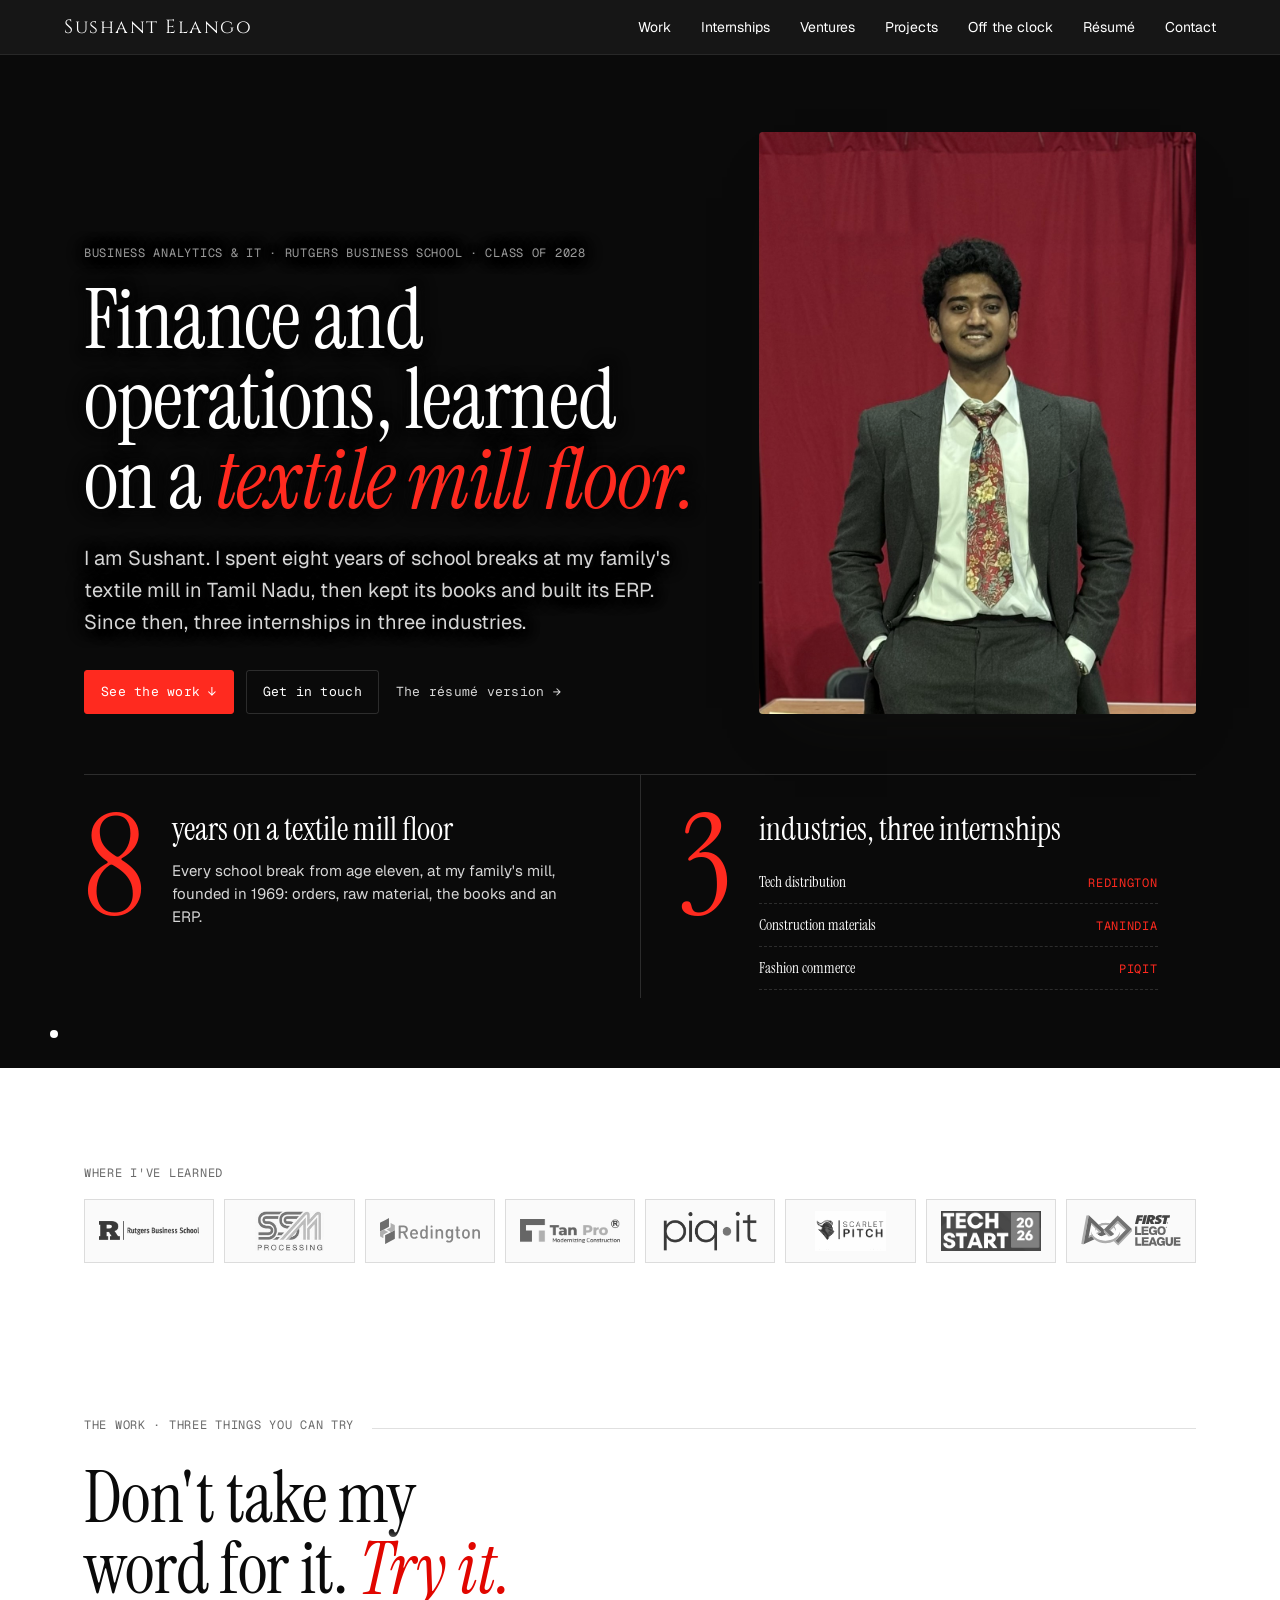
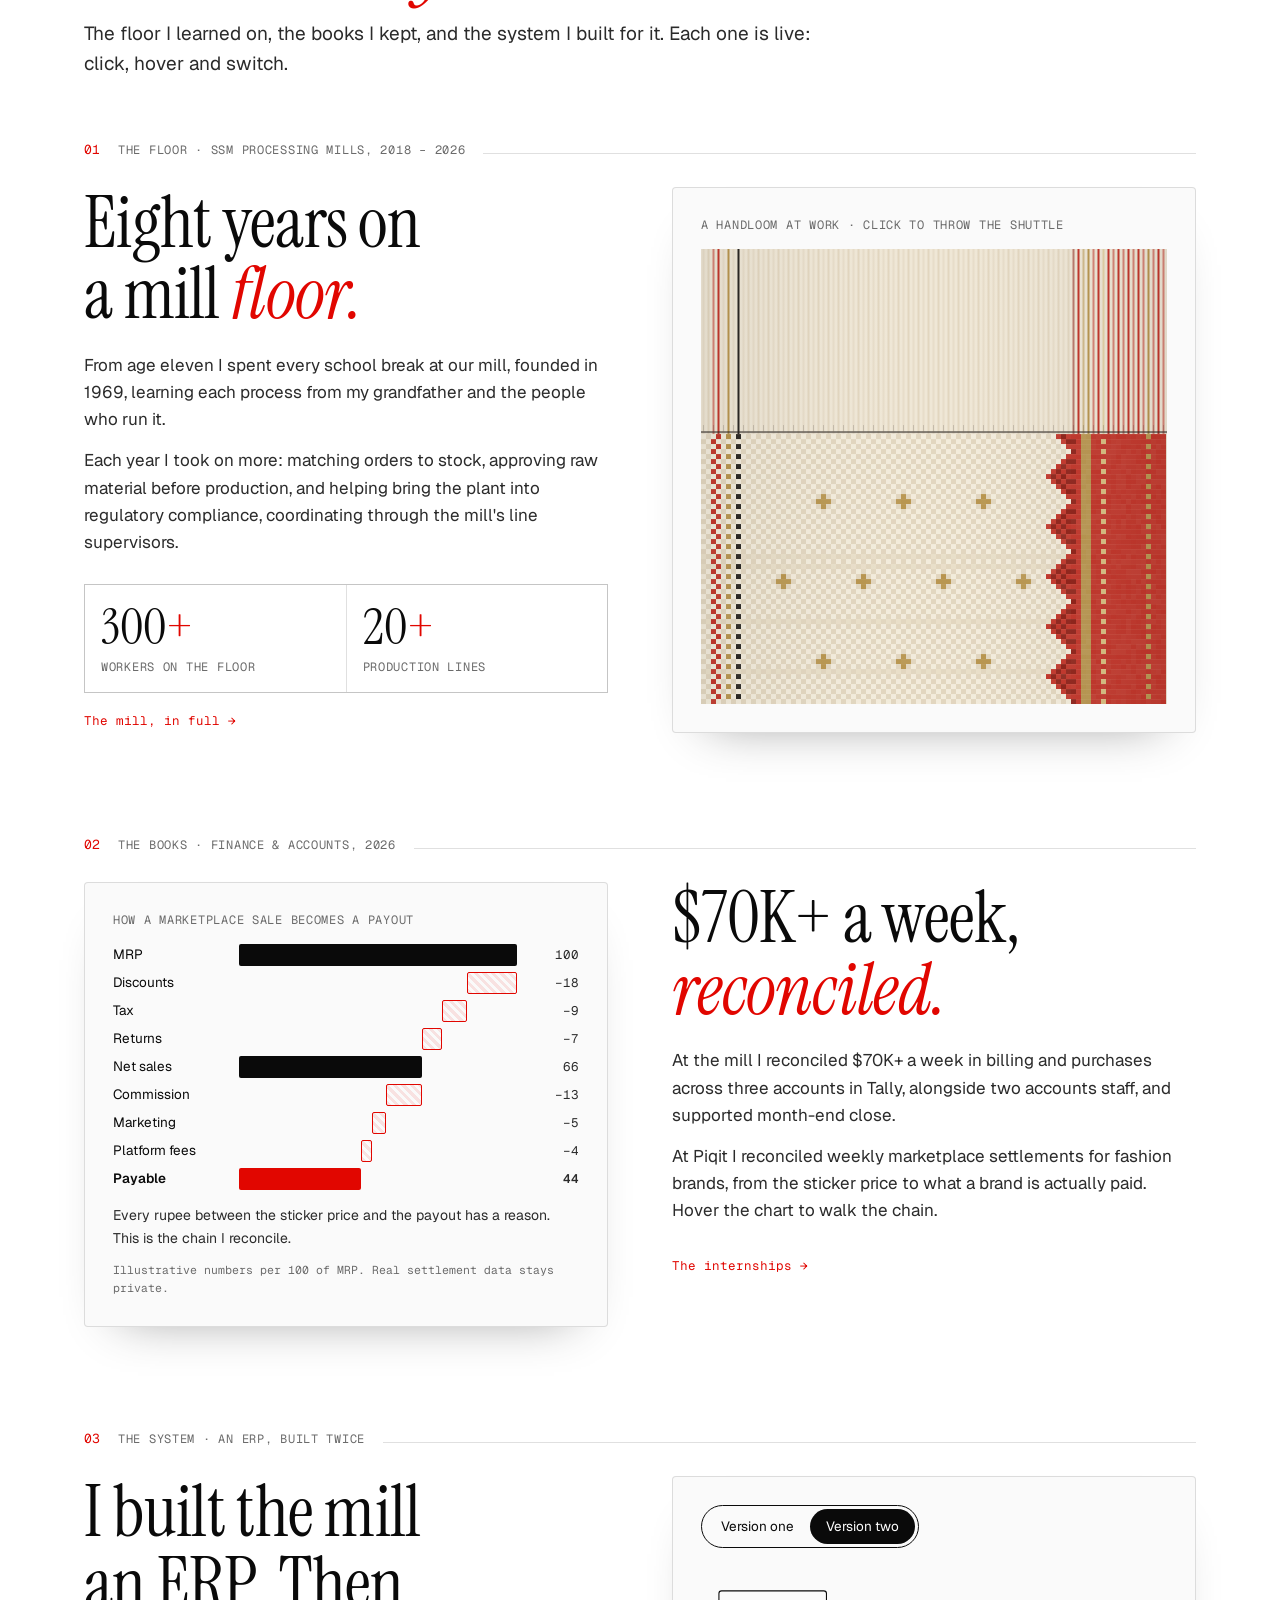
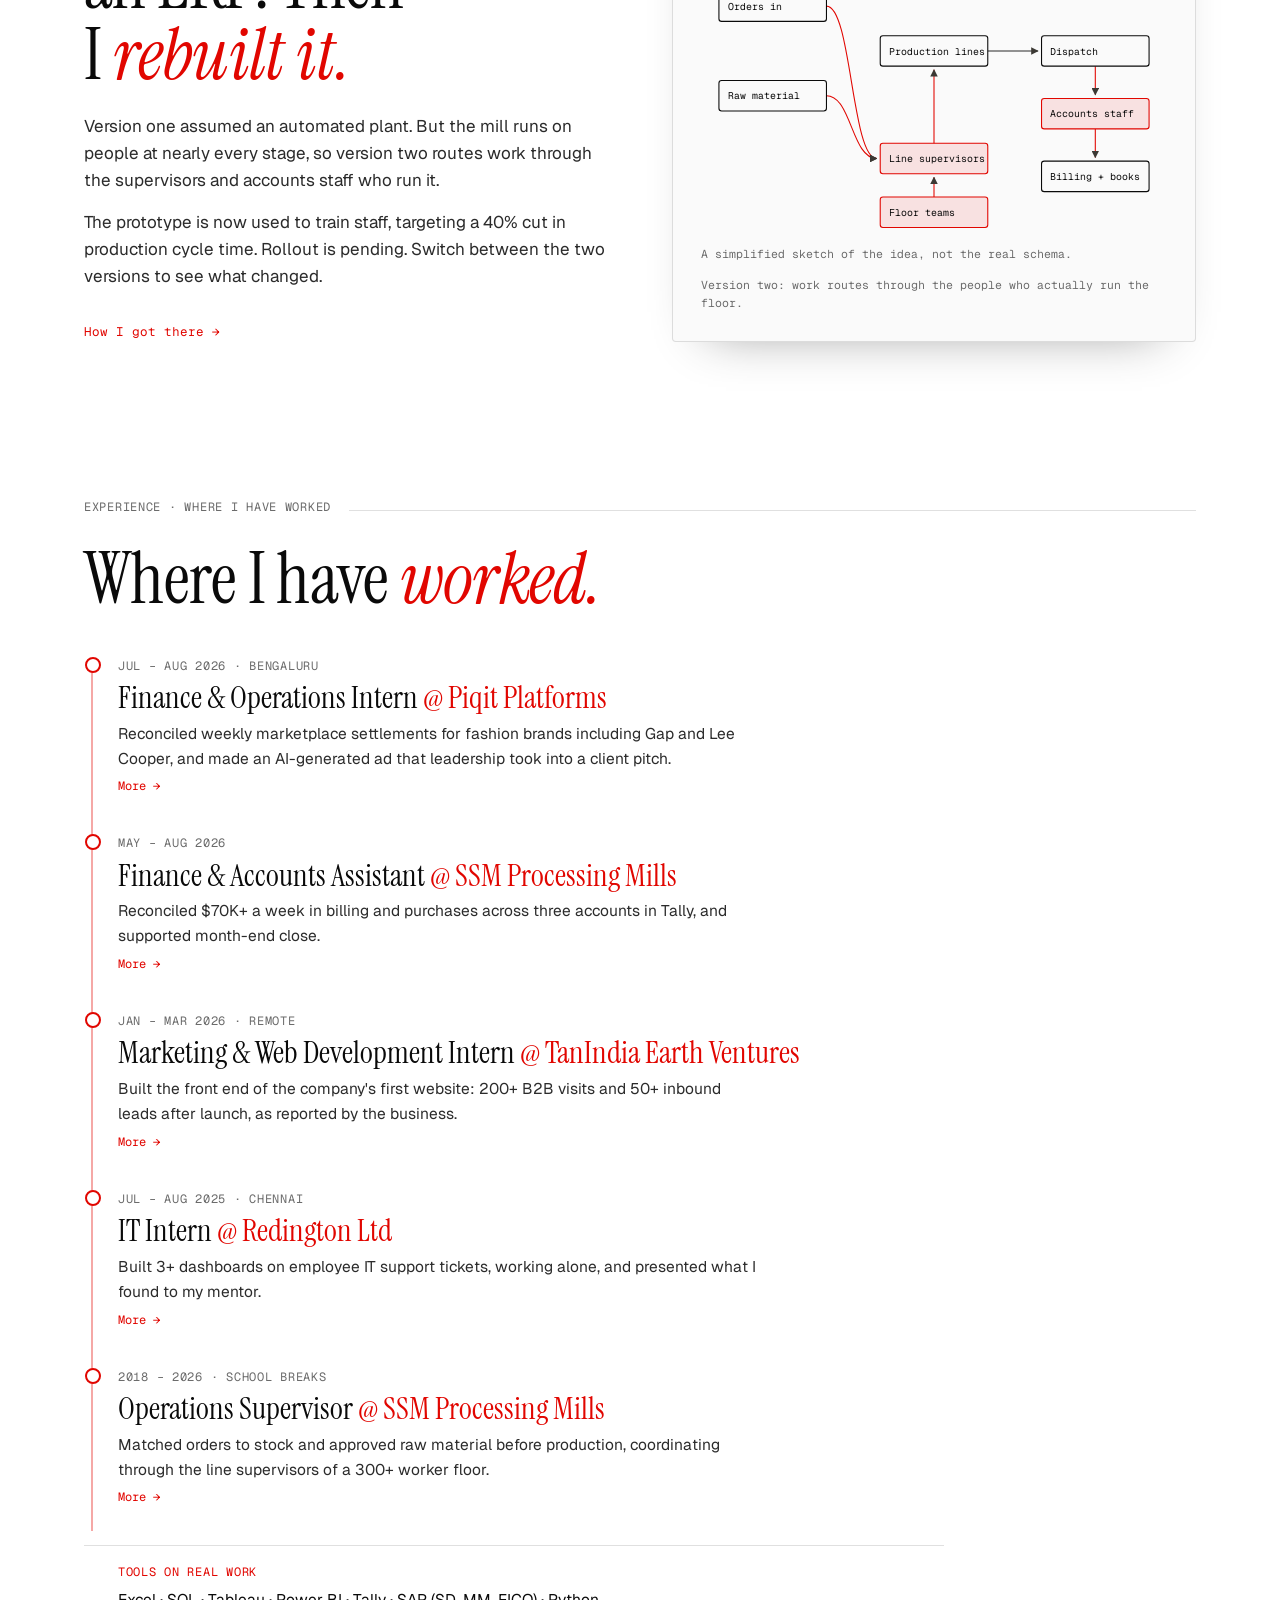
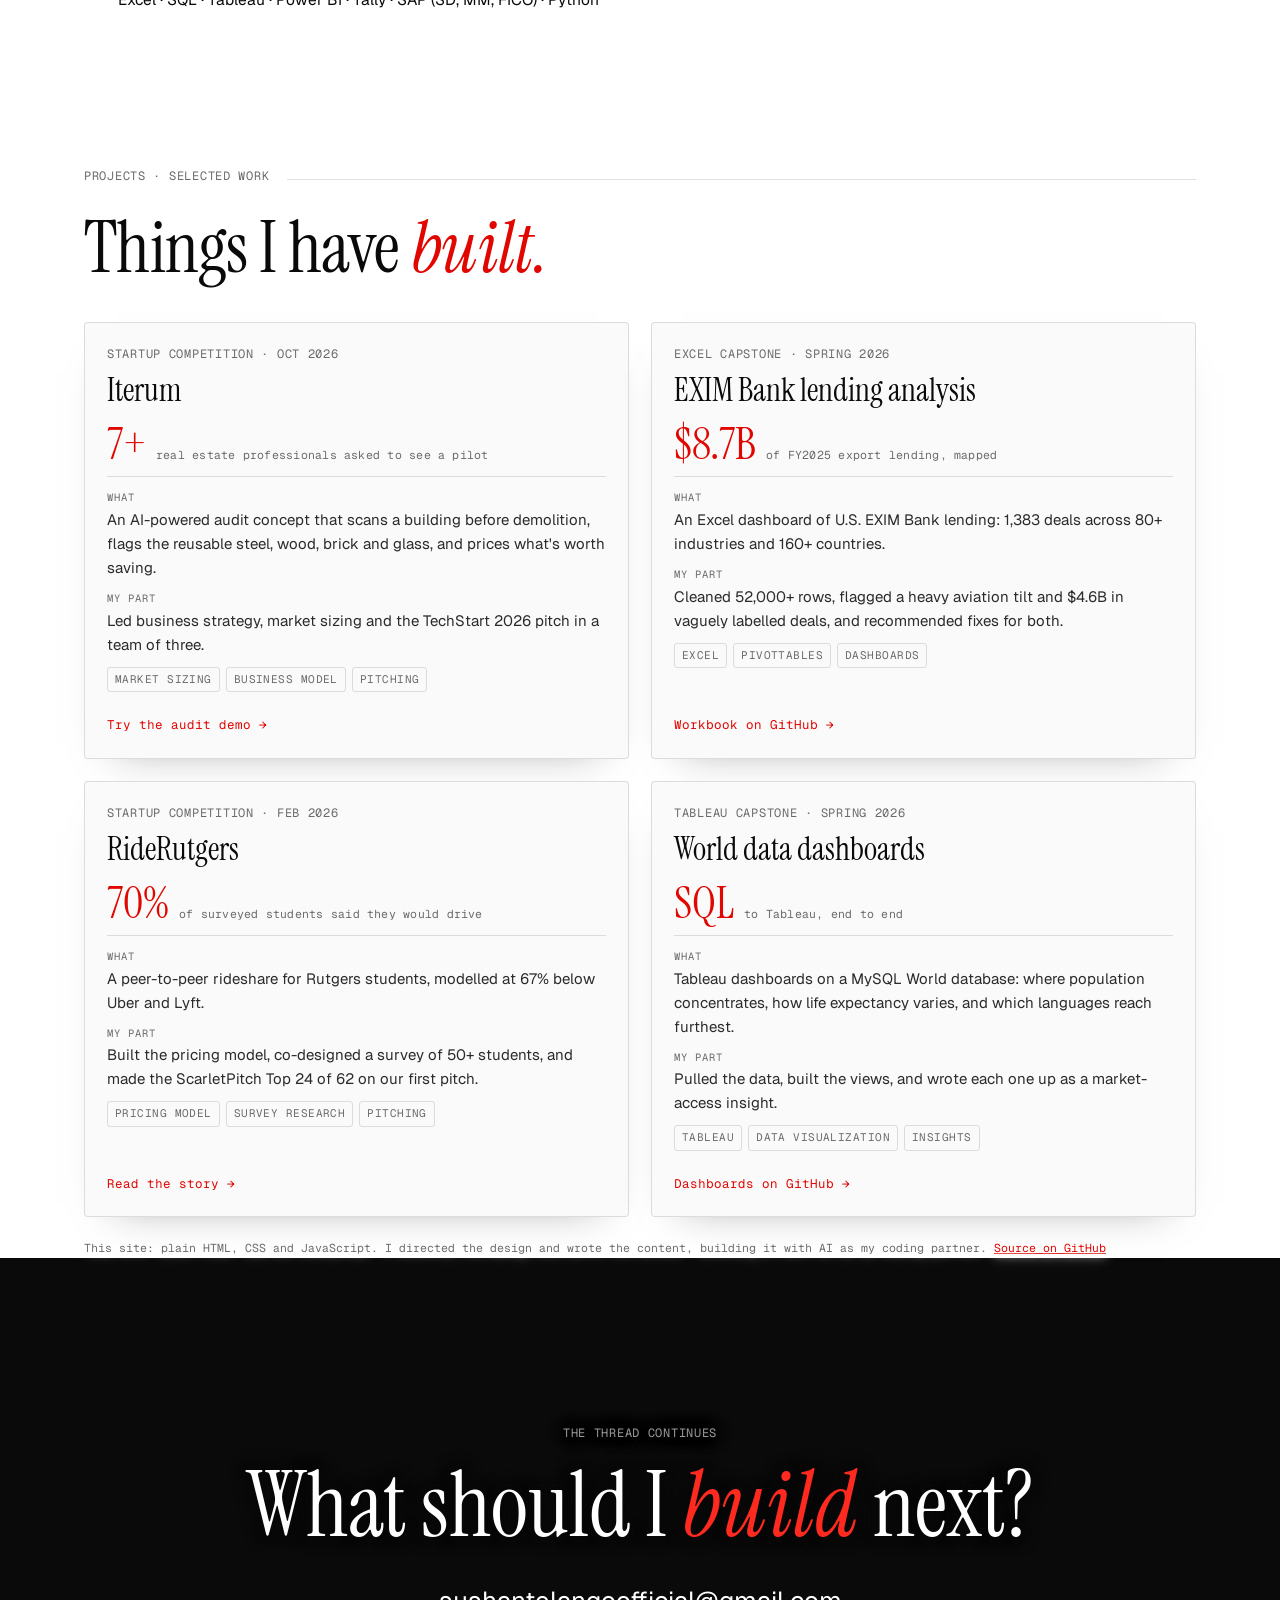
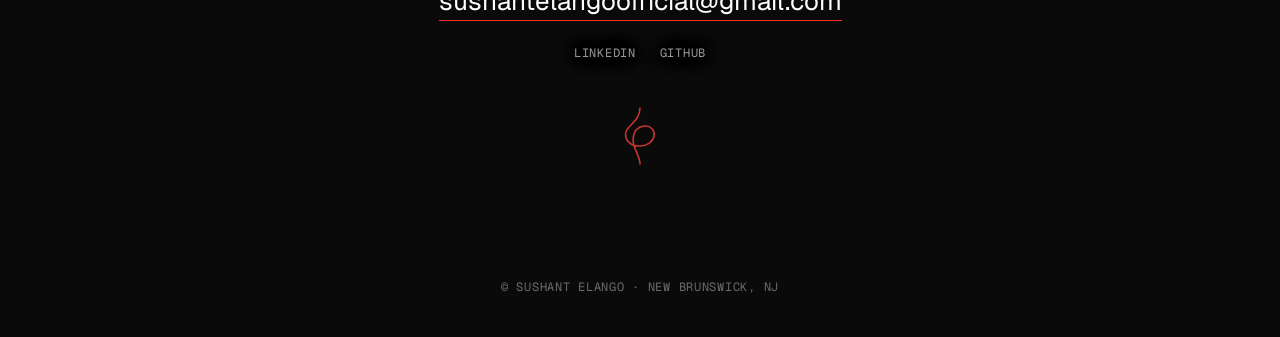
==== commit 1666e8d1: "Big Fish: his own line Co-Authored-By: Claude Opus 5.5 <noreply@anthropic.com>" ====
--- a/index.html
+++ b/index.html
@@ -20,7 +20,7 @@
 <link rel="preconnect" href="https://fonts.googleapis.com">
 <link rel="preconnect" href="https://fonts.gstatic.com" crossorigin>
 <link href="https://fonts.googleapis.com/css2?family=Instrument+Serif:ital@0;1&family=Cinzel:wght@400;500&family=Geist:wght@400;500;600&family=Geist+Mono:wght@400;500&family=Courier+Prime&display=swap" rel="stylesheet">
-<link rel="stylesheet" href="assets/site.css?v=81">
+<link rel="stylesheet" href="assets/site.css?v=82">
 </head>
 <body class="page-home">
 
@@ -235,6 +235,6 @@
 </main>
 <footer class="label">© Sushant Elango · New Brunswick, NJ</footer>
 
-<script src="assets/site.js?v=81"></script>
+<script src="assets/site.js?v=82"></script>
 </body>
 </html>
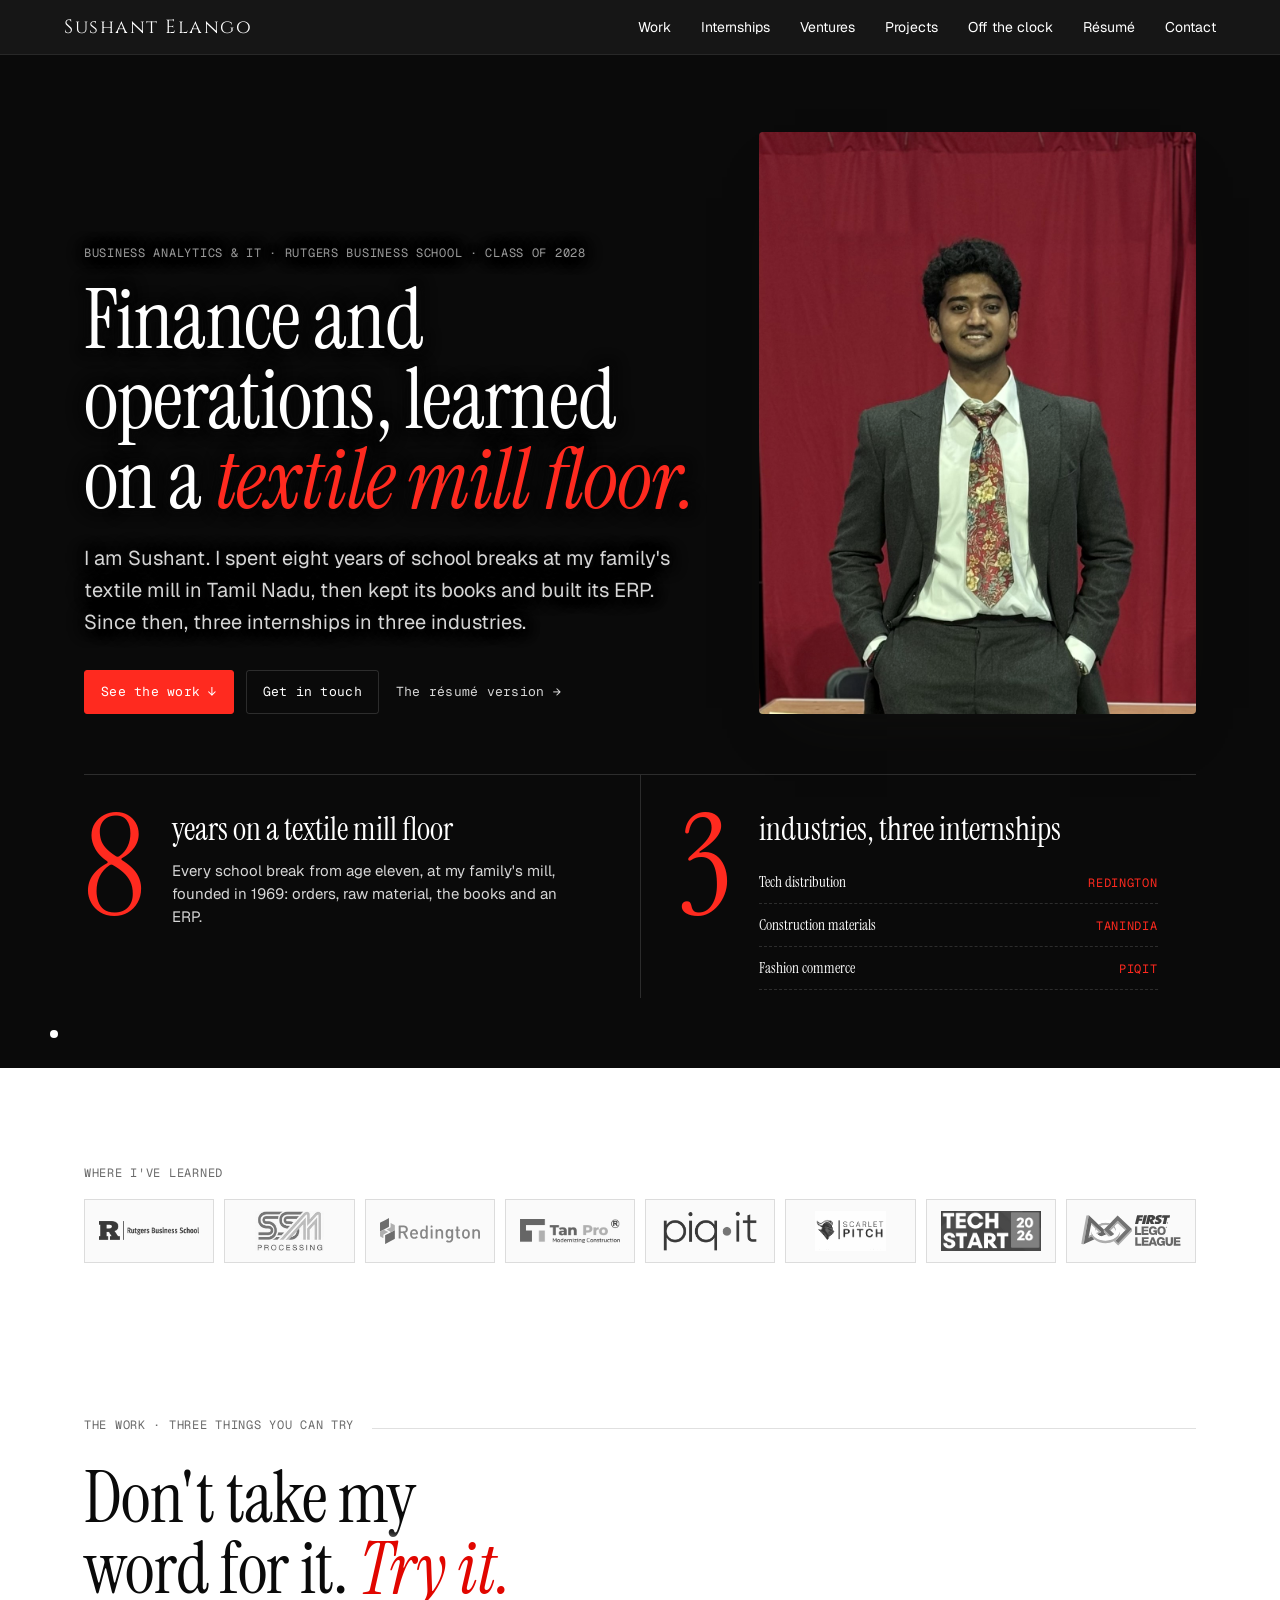
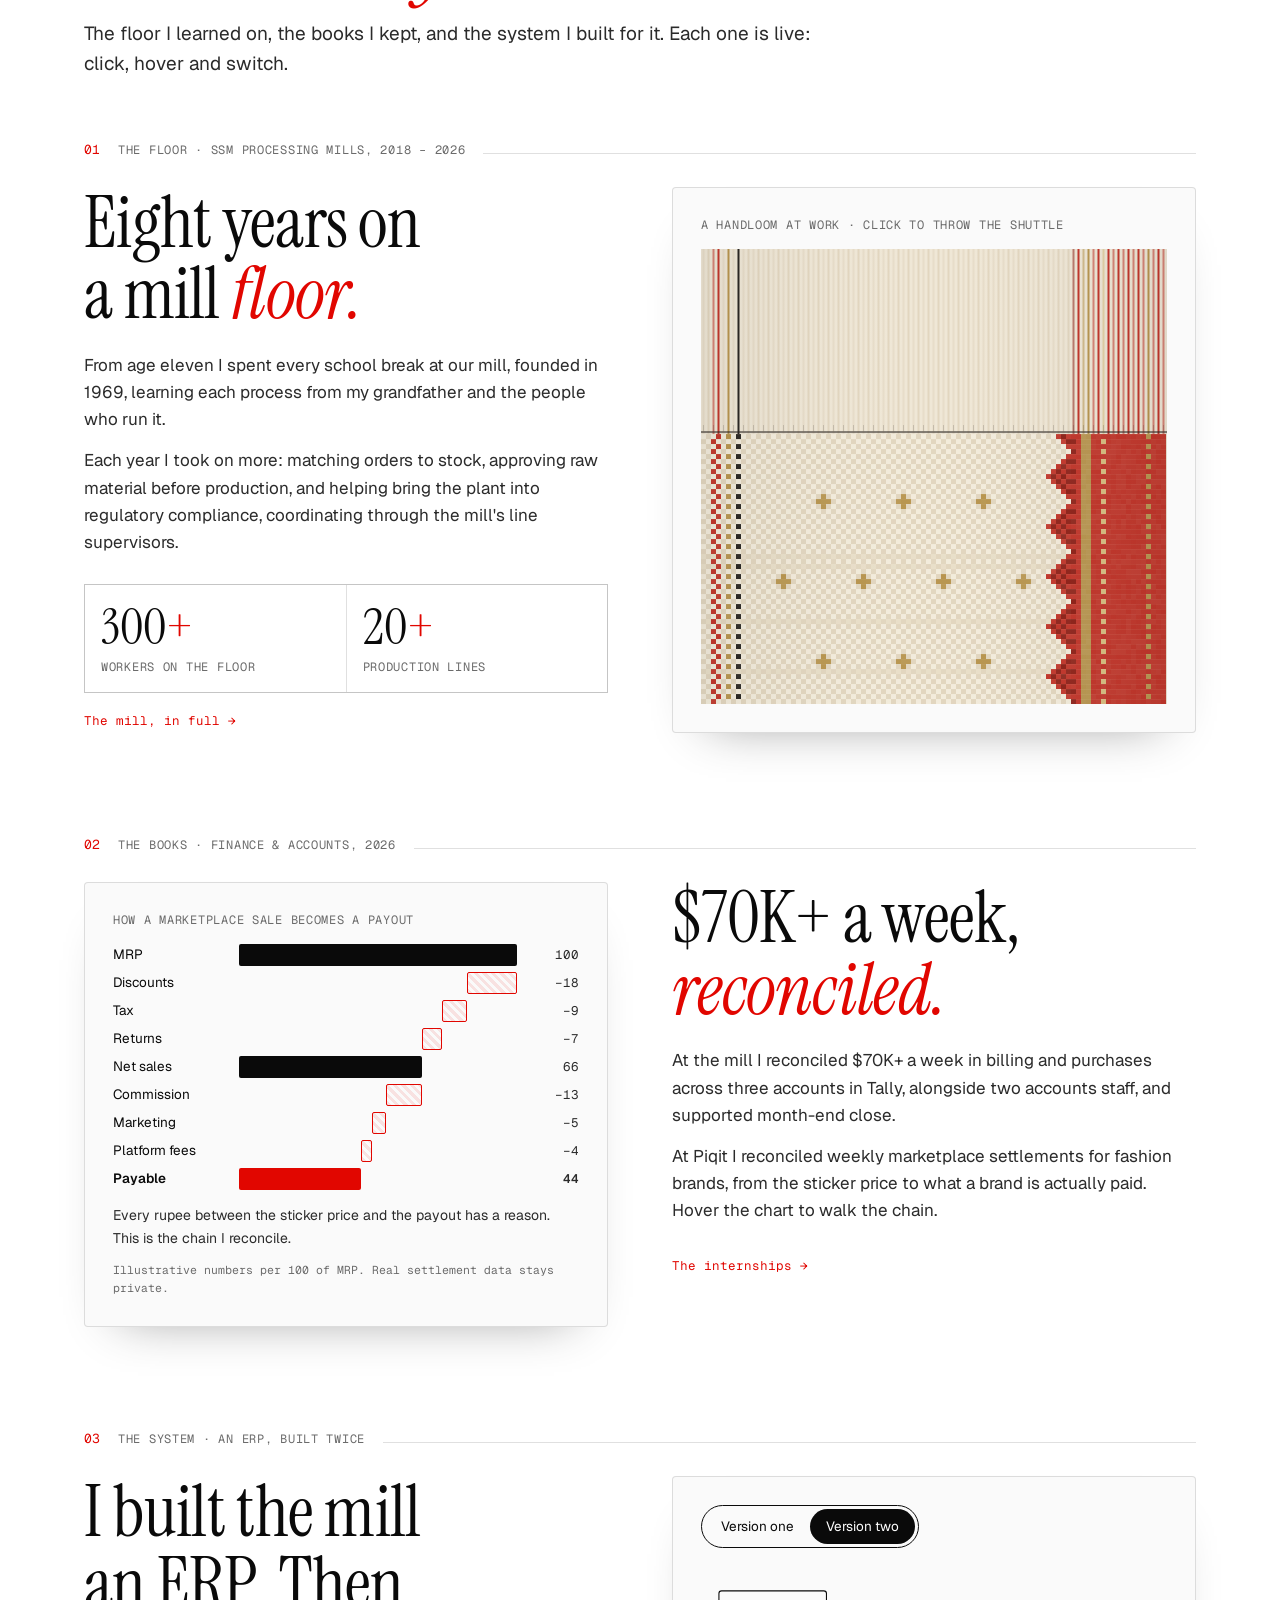
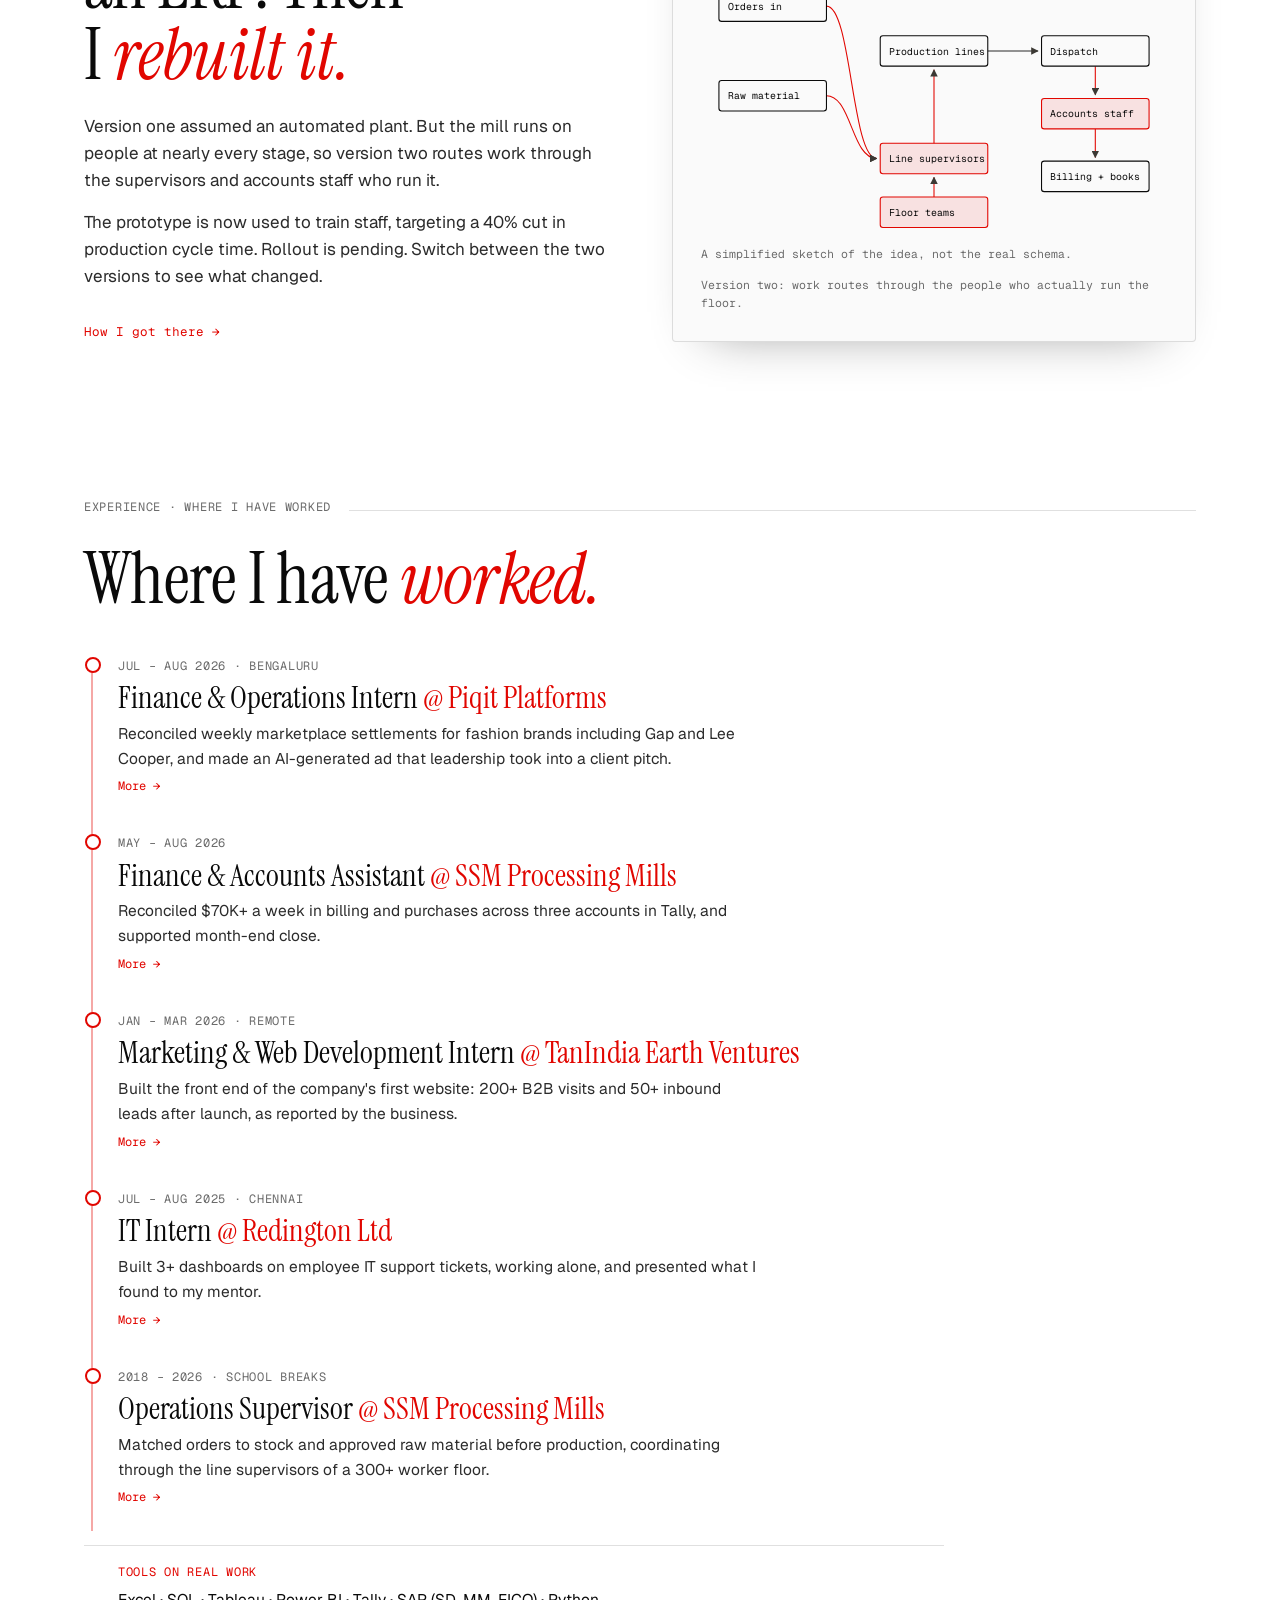
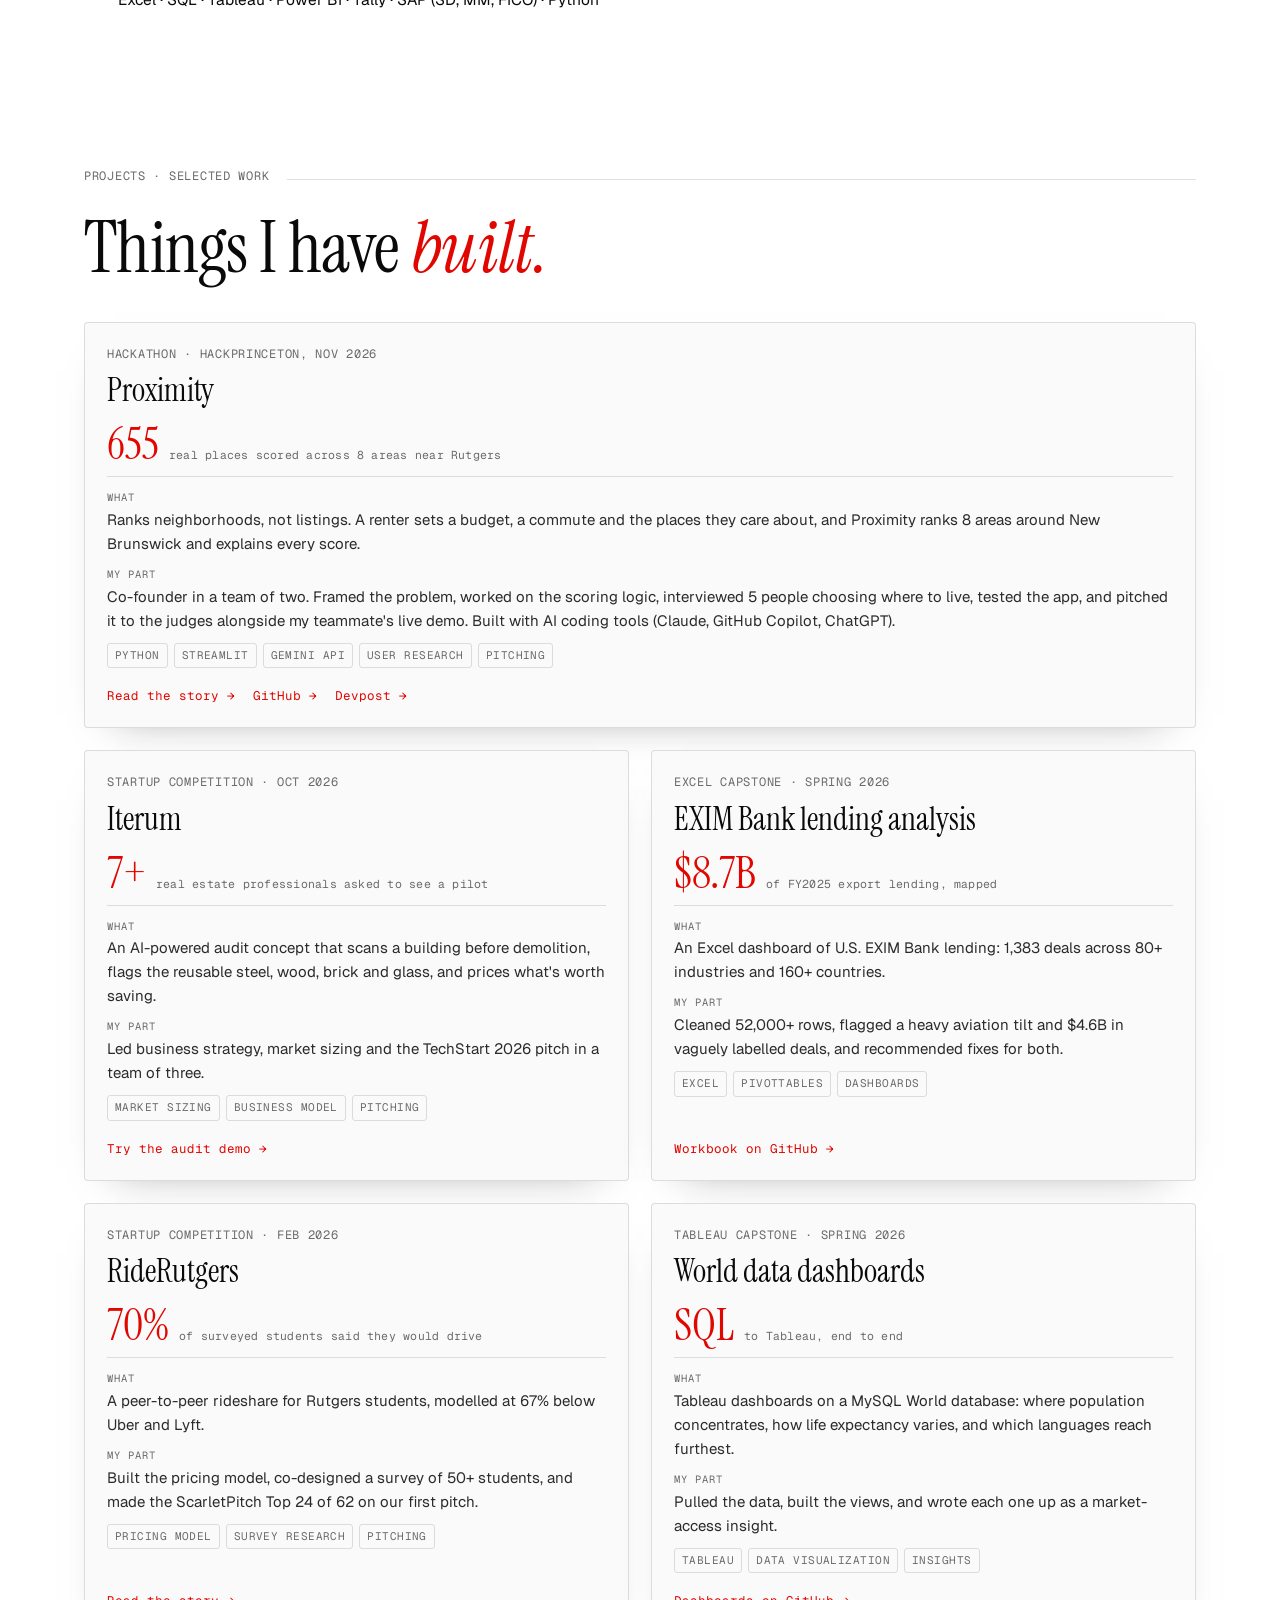
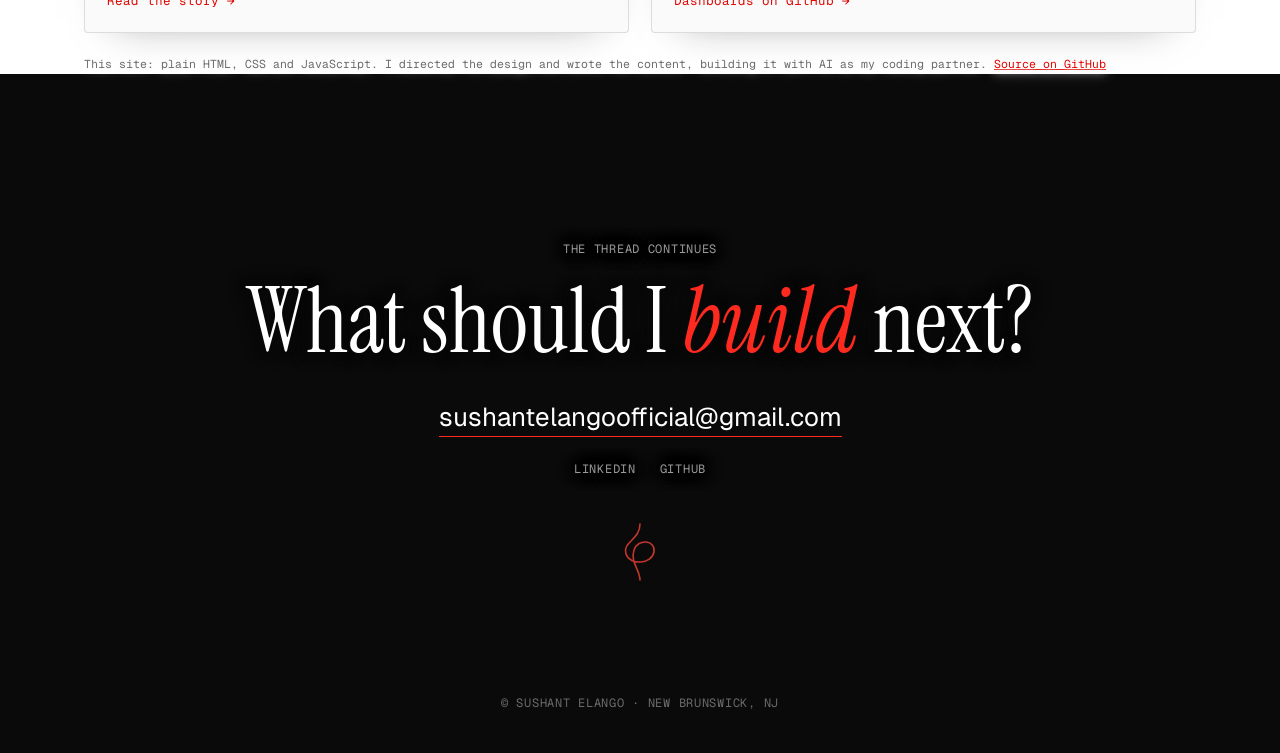
==== commit 270d2864: "Add Proximity (HackPrinceton Fall 2026) Project card first on the home page, the full story and four" ====
--- a/index.html
+++ b/index.html
@@ -20,7 +20,7 @@
 <link rel="preconnect" href="https://fonts.googleapis.com">
 <link rel="preconnect" href="https://fonts.gstatic.com" crossorigin>
 <link href="https://fonts.googleapis.com/css2?family=Instrument+Serif:ital@0;1&family=Cinzel:wght@400;500&family=Geist:wght@400;500;600&family=Geist+Mono:wght@400;500&family=Courier+Prime&display=swap" rel="stylesheet">
-<link rel="stylesheet" href="assets/site.css?v=82">
+<link rel="stylesheet" href="assets/site.css?v=83">
 </head>
 <body class="page-home">
 
@@ -179,11 +179,20 @@
     <p class="toolbelt reveal"><span class="label">Tools on real work</span>Excel · SQL · Tableau · Power BI · Tally · SAP (SD, MM, FICO) · Python</p>
   </section>
 
-  <!-- Projects: the four that carry a result -->
+  <!-- Projects: the most recent first (Proximity, full width), then the four that carry a result -->
   <section class="chapter" id="projects" data-anchor="right">
     <div class="ch-head"><span class="label">Projects · Selected work</span><span class="rule"></span></div>
     <h2 class="reveal">Things I have <em>built.</em></h2>
     <div class="proj-grid two">
+      <article class="proj wide reveal">
+        <span class="label">Hackathon · HackPrinceton, Nov 2026</span>
+        <h3>Proximity</h3>
+        <div class="proj-stat"><span class="n">655</span><span class="l">real places scored across 8 areas near Rutgers</span></div>
+        <p><b class="k">What</b>Ranks neighborhoods, not listings. A renter sets a budget, a commute and the places they care about, and Proximity ranks 8 areas around New Brunswick and explains every score.</p>
+        <p><b class="k">My part</b>Co-founder in a team of two. Framed the problem, worked on the scoring logic, interviewed 5 people choosing where to live, tested the app, and pitched it to the judges alongside my teammate's live demo. Built with AI coding tools (Claude, GitHub Copilot, ChatGPT).</p>
+        <ul class="tags"><li>Python</li><li>Streamlit</li><li>Gemini API</li><li>User research</li><li>Pitching</li></ul>
+        <div class="proj-links"><a href="ventures.html#proximity">Read the story &rarr;</a><a href="https://github.com/SushantElango/proximity" target="_blank" rel="noopener">GitHub &rarr;</a><a href="https://devpost.com/software/proximity-dhovlu" target="_blank" rel="noopener">Devpost &rarr;</a></div>
+      </article>
       <article class="proj reveal">
         <span class="label">Startup competition · Oct 2026</span>
         <h3>Iterum</h3>
@@ -235,6 +244,6 @@
 </main>
 <footer class="label">© Sushant Elango · New Brunswick, NJ</footer>
 
-<script src="assets/site.js?v=82"></script>
+<script src="assets/site.js?v=83"></script>
 </body>
 </html>
--- a/assets/site.css
+++ b/assets/site.css
@@ -841,3 +841,21 @@
 /* the hint sits as a pull-tab on the right edge, clear of the cover's logo and the title */
 .posters .turn { top: 46%; right: 0; border-radius: 3px 0 0 3px; padding: 5px 8px; }
 .posters li.flip.open .turn { opacity: 0; }
+
+/* ---------- Proximity (HackPrinceton, Nov 2026) ---------- */
+/* the results screenshot at its own 16:10 shape, so the map and the match card are never cropped */
+.ph.band[data-slot="proximity"] { height: auto; aspect-ratio: 16 / 10; max-height: 720px; }
+.ph.band[data-slot="proximity"] img { object-fit: contain; object-position: 50% 0; filter: none; }
+/* small headings inside a long story: Problem, What it does, How it works and so on */
+.prose h3.sub { font-family: var(--mono); font-weight: 400; font-size: 11px; letter-spacing: .1em; text-transform: uppercase; color: var(--thread); margin: 26px 0 8px; }
+.prose > h3.sub:first-child { margin-top: 0; }
+/* the newest project spans the whole row so the four below stay paired */
+.proj-grid .proj.wide { grid-column: 1 / -1; }
+/* more than one link under a card or a story */
+.proj-links { display: flex; flex-wrap: wrap; gap: 6px 18px; }
+/* HackPrinceton photos under the Proximity story: four polaroids in a row, two on tablets, one on phones */
+.hp-photos { display: grid; grid-template-columns: repeat(4, minmax(0, 1fr)); gap: 22px; margin-top: clamp(30px, 4vw, 54px); }
+.hp-photos .polaroid img { object-position: 50% 40%; }
+.hp-photos .hp-portrait img { object-position: 50% 25%; }
+@media (max-width: 960px) { .hp-photos { grid-template-columns: repeat(2, minmax(0, 1fr)); } } @media (max-width: 560px) { .hp-photos { grid-template-columns: minmax(0, 1fr); gap: 20px; } }
+@media (prefers-reduced-motion: reduce) { .hp-photos .polaroid { transform: none; } }
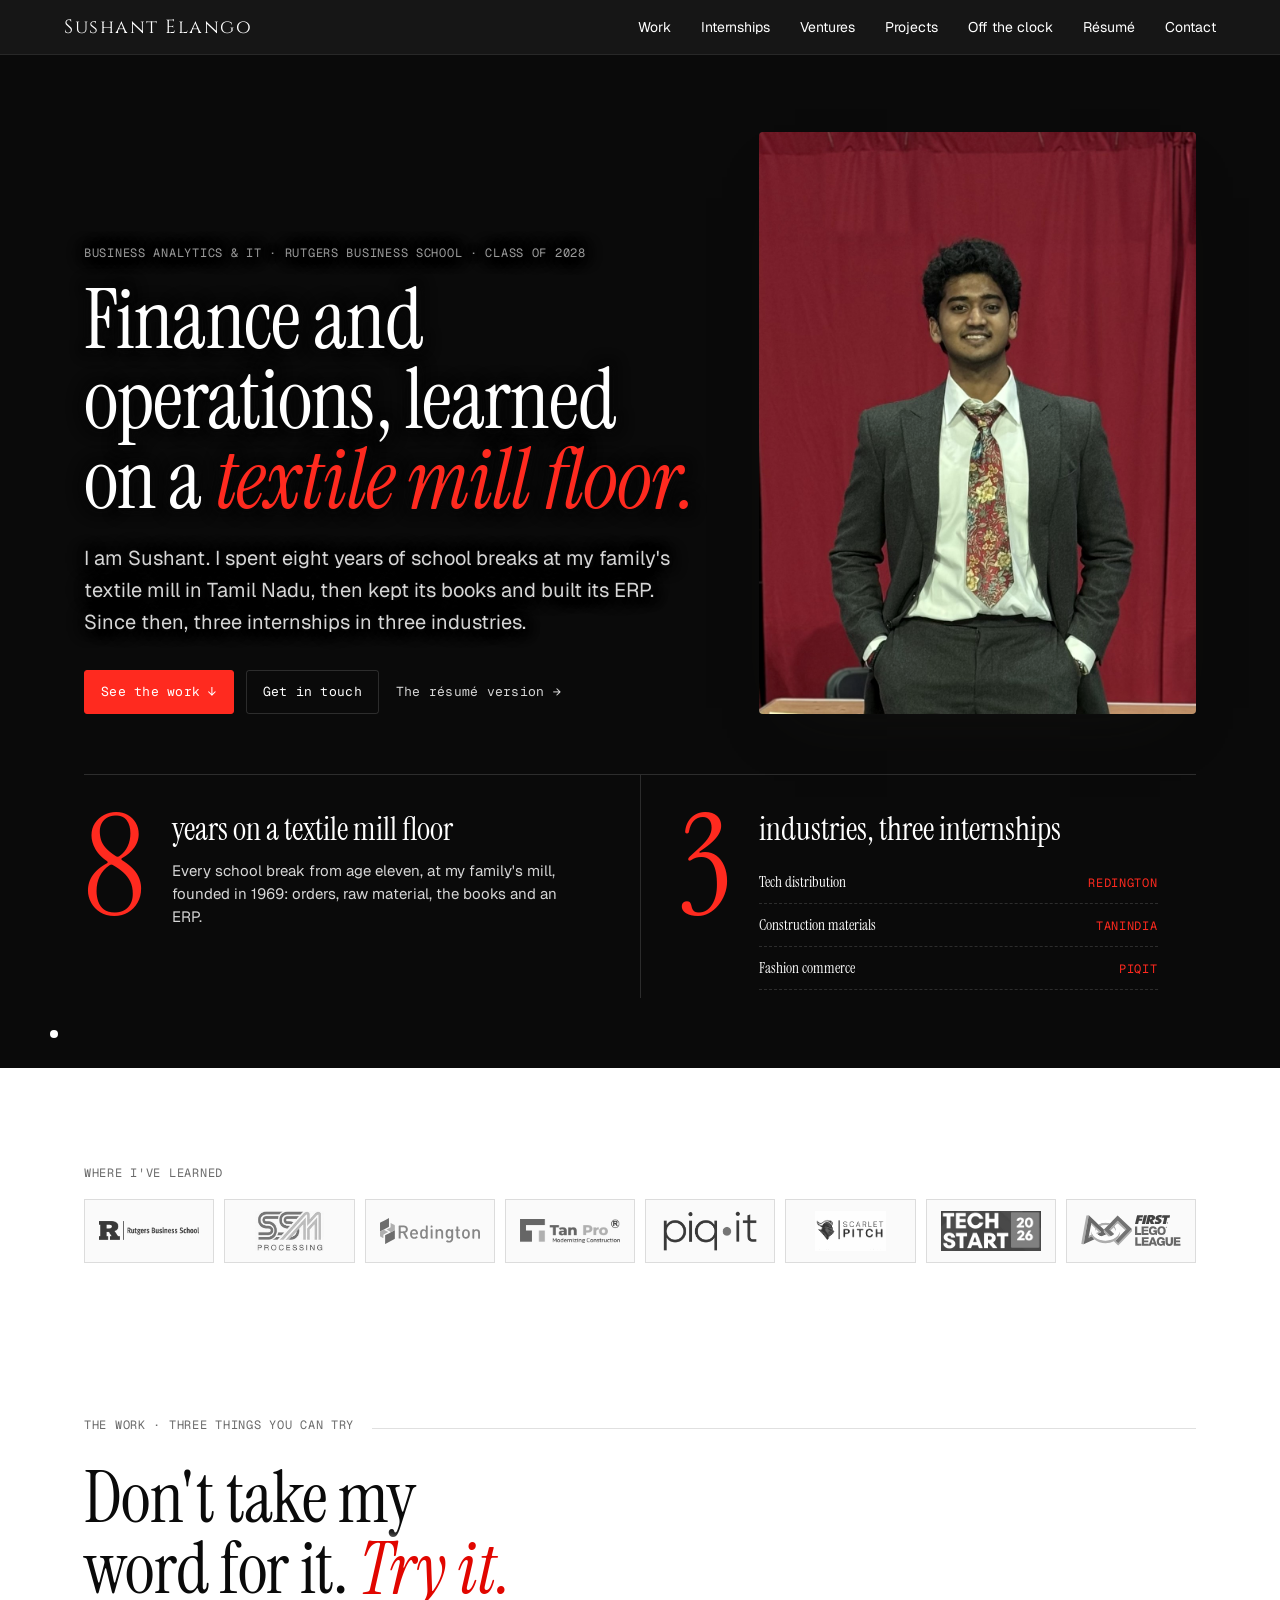
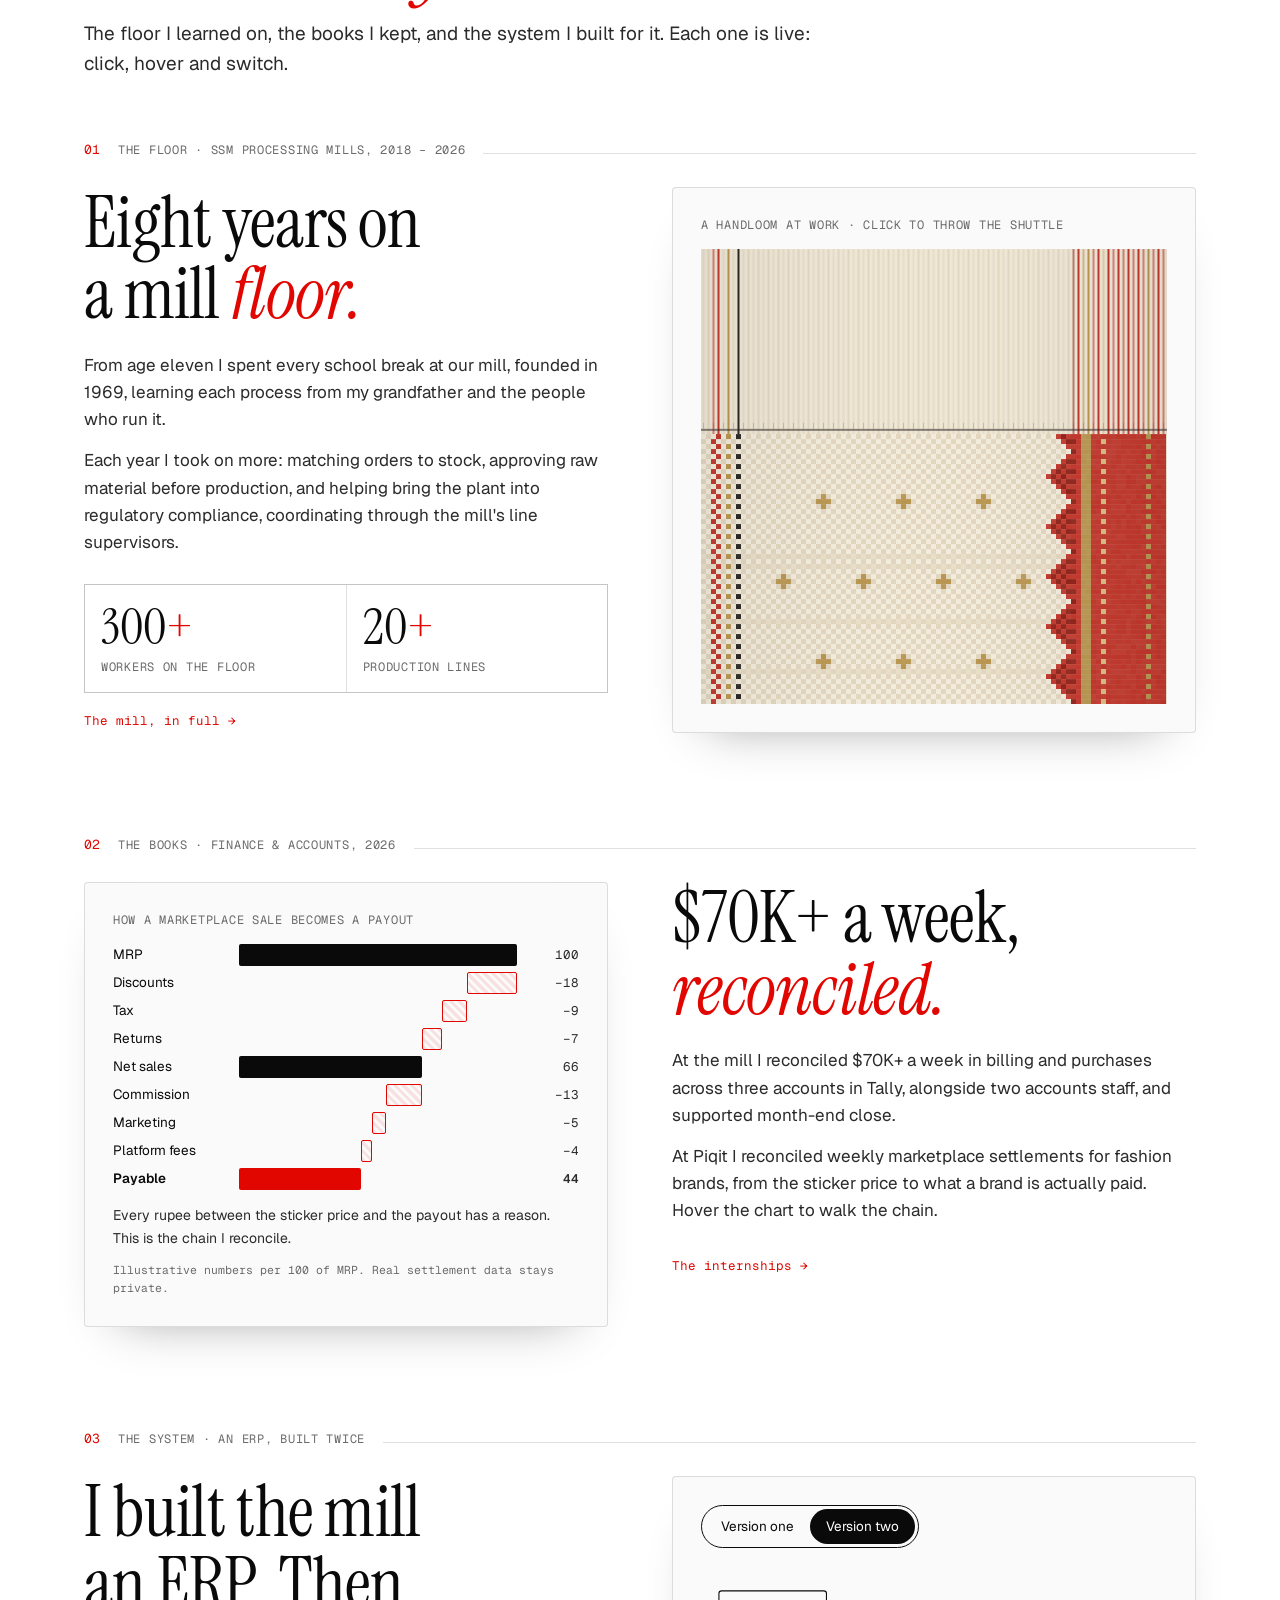
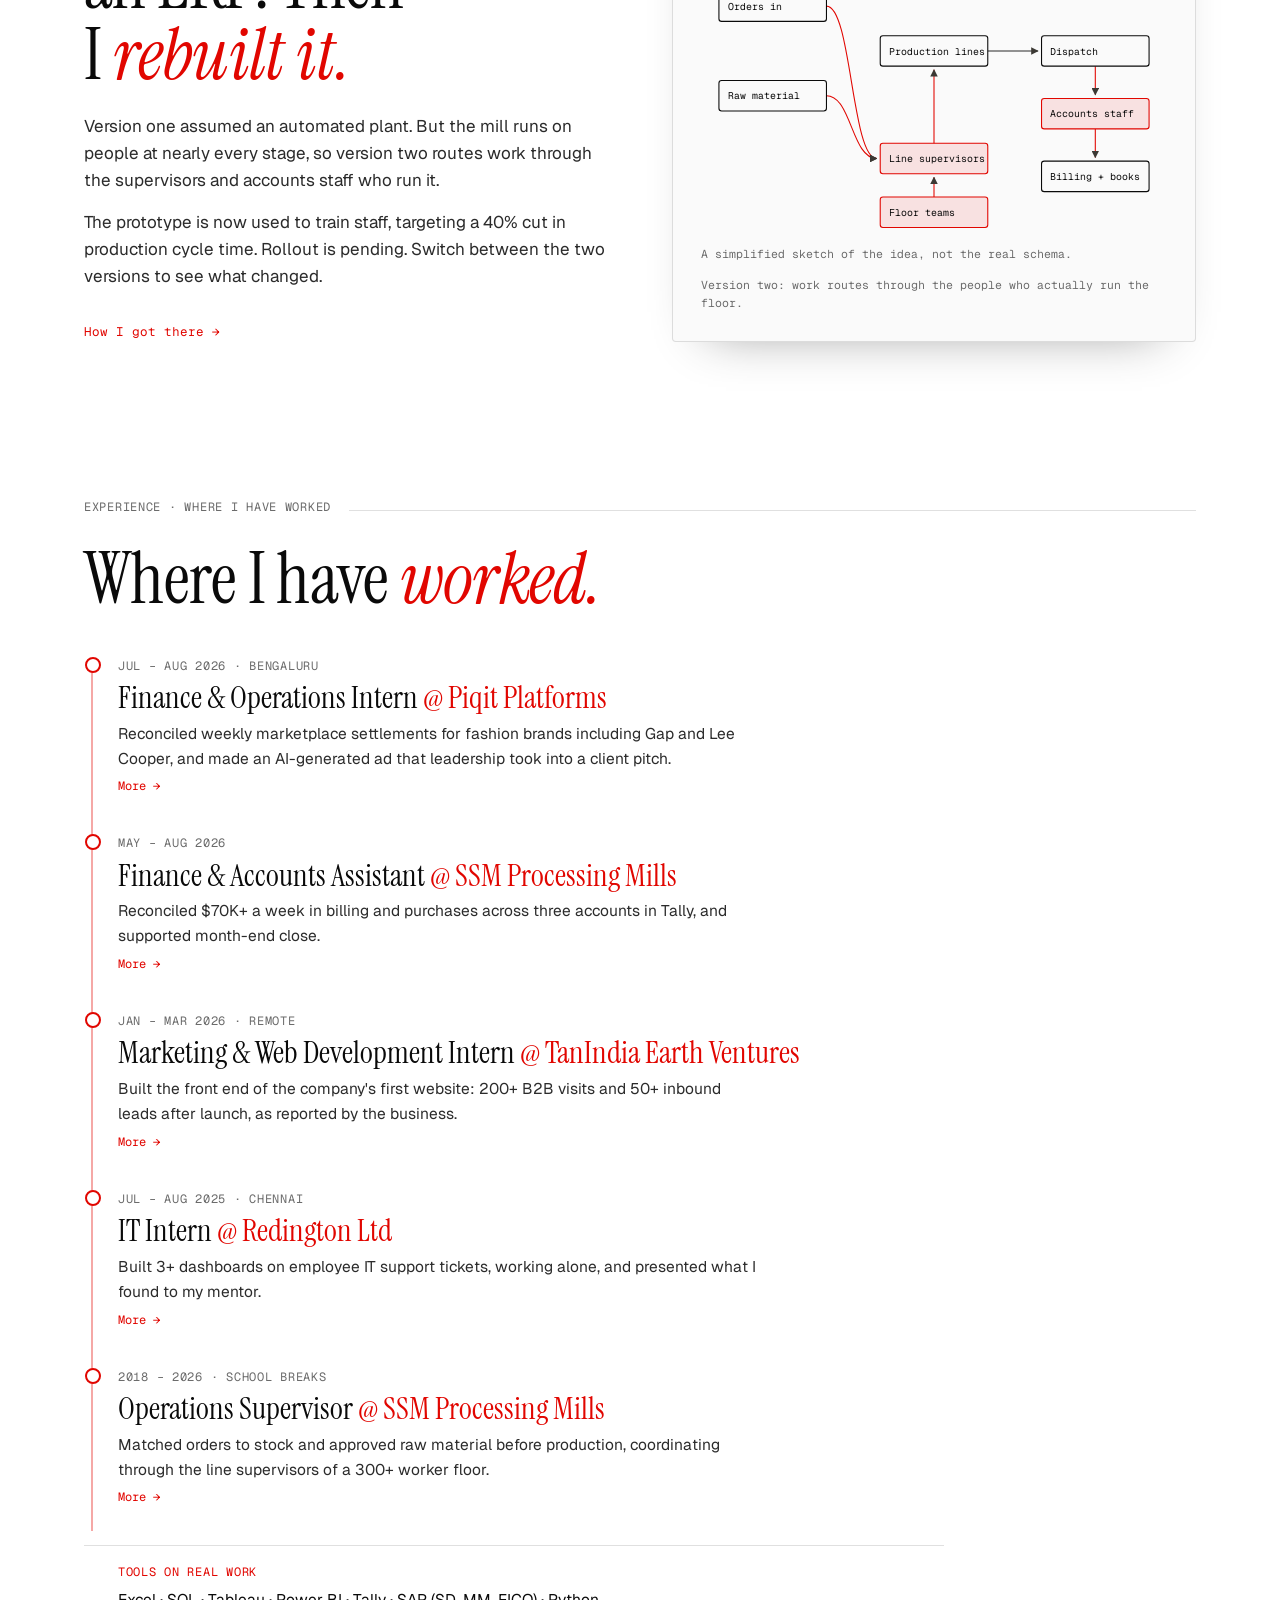
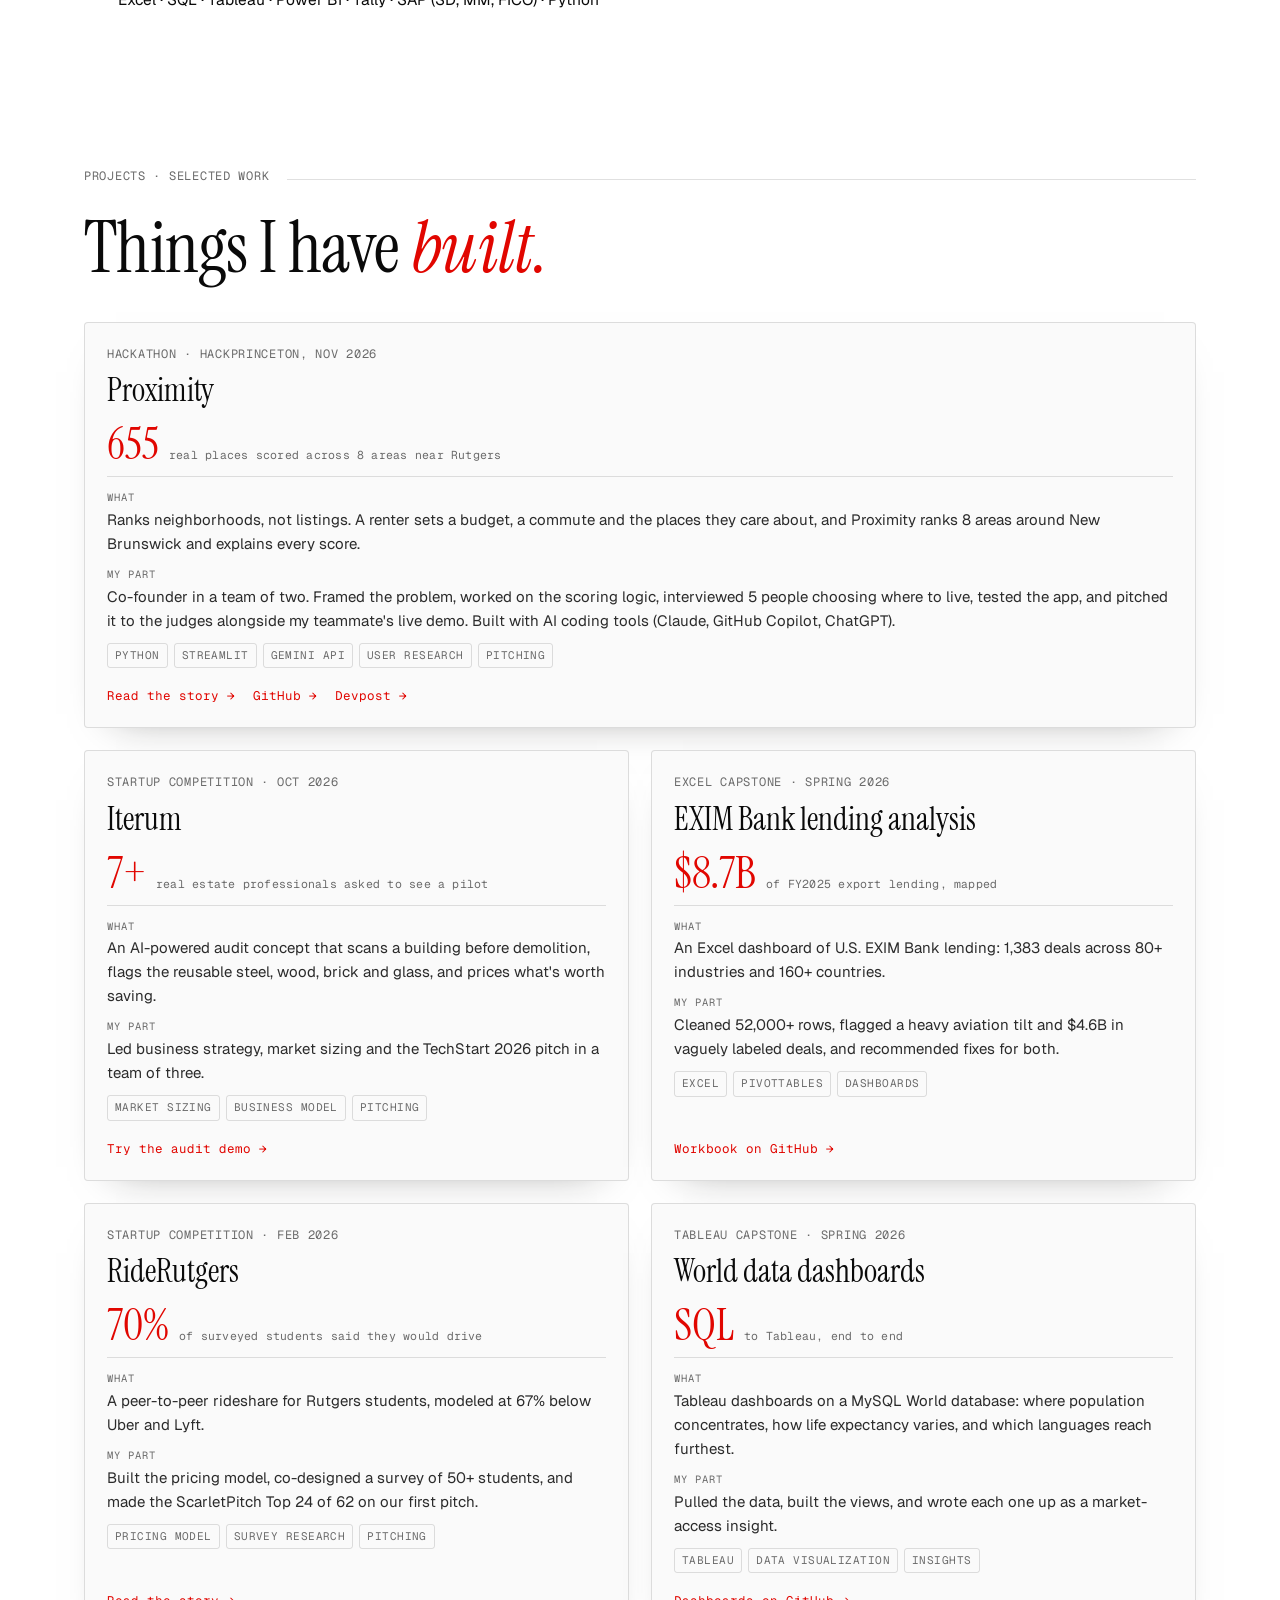
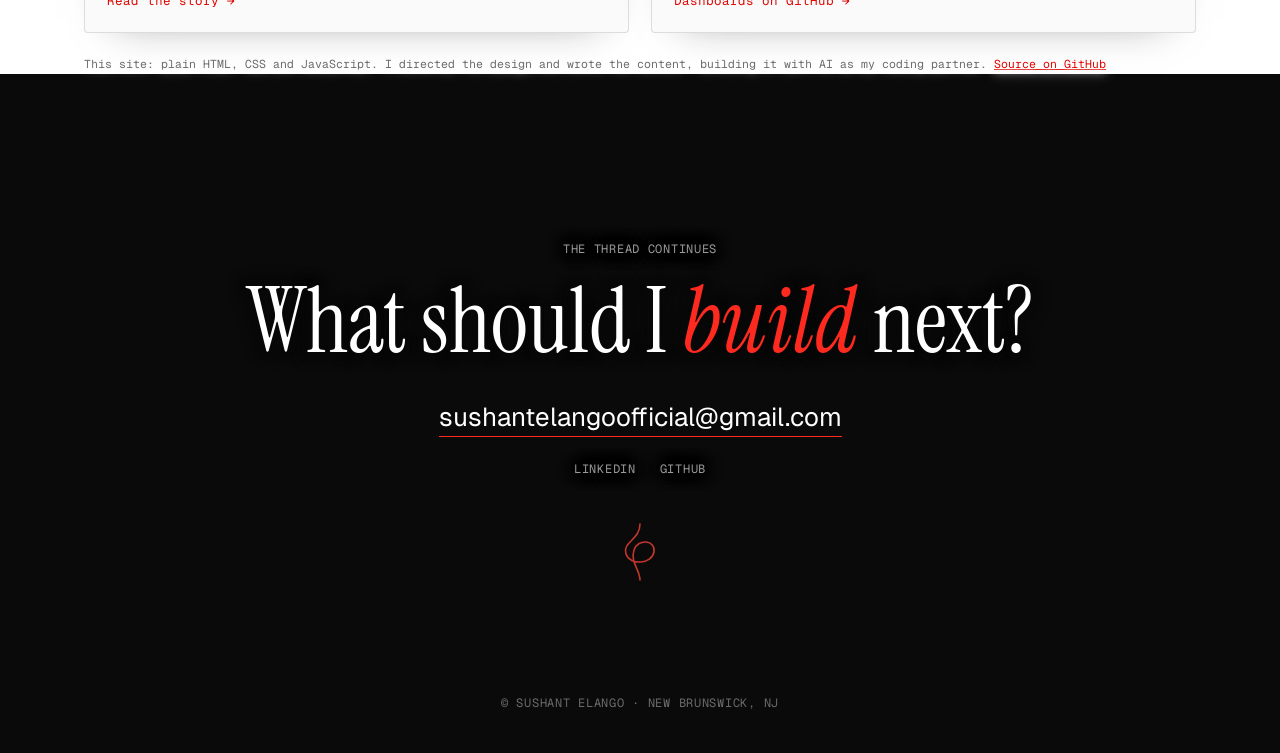
==== commit b5938abf: "Fix grammar and use American spelling across the site Co-Authored-By: Claude Opus 5.5 <noreply@anthr" ====
--- a/index.html
+++ b/index.html
@@ -207,7 +207,7 @@
         <h3>EXIM Bank lending analysis</h3>
         <div class="proj-stat"><span class="n">$8.7B</span><span class="l">of FY2025 export lending, mapped</span></div>
         <p><b class="k">What</b>An Excel dashboard of U.S. EXIM Bank lending: 1,383 deals across 80+ industries and 160+ countries.</p>
-        <p><b class="k">My part</b>Cleaned 52,000+ rows, flagged a heavy aviation tilt and $4.6B in vaguely labelled deals, and recommended fixes for both.</p>
+        <p><b class="k">My part</b>Cleaned 52,000+ rows, flagged a heavy aviation tilt and $4.6B in vaguely labeled deals, and recommended fixes for both.</p>
         <ul class="tags"><li>Excel</li><li>PivotTables</li><li>Dashboards</li></ul>
         <div class="proj-links"><a href="https://github.com/SushantElango/exim-bank-excel-analysis" target="_blank" rel="noopener">Workbook on GitHub &rarr;</a></div>
       </article>
@@ -215,7 +215,7 @@
         <span class="label">Startup competition · Feb 2026</span>
         <h3>RideRutgers</h3>
         <div class="proj-stat"><span class="n">70%</span><span class="l">of surveyed students said they would drive</span></div>
-        <p><b class="k">What</b>A peer-to-peer rideshare for Rutgers students, modelled at 67% below Uber and Lyft.</p>
+        <p><b class="k">What</b>A peer-to-peer rideshare for Rutgers students, modeled at 67% below Uber and Lyft.</p>
         <p><b class="k">My part</b>Built the pricing model, co-designed a survey of 50+ students, and made the ScarletPitch Top 24 of 62 on our first pitch.</p>
         <ul class="tags"><li>Pricing model</li><li>Survey research</li><li>Pitching</li></ul>
         <div class="proj-links"><a href="ventures.html#riderutgers">Read the story &rarr;</a></div>
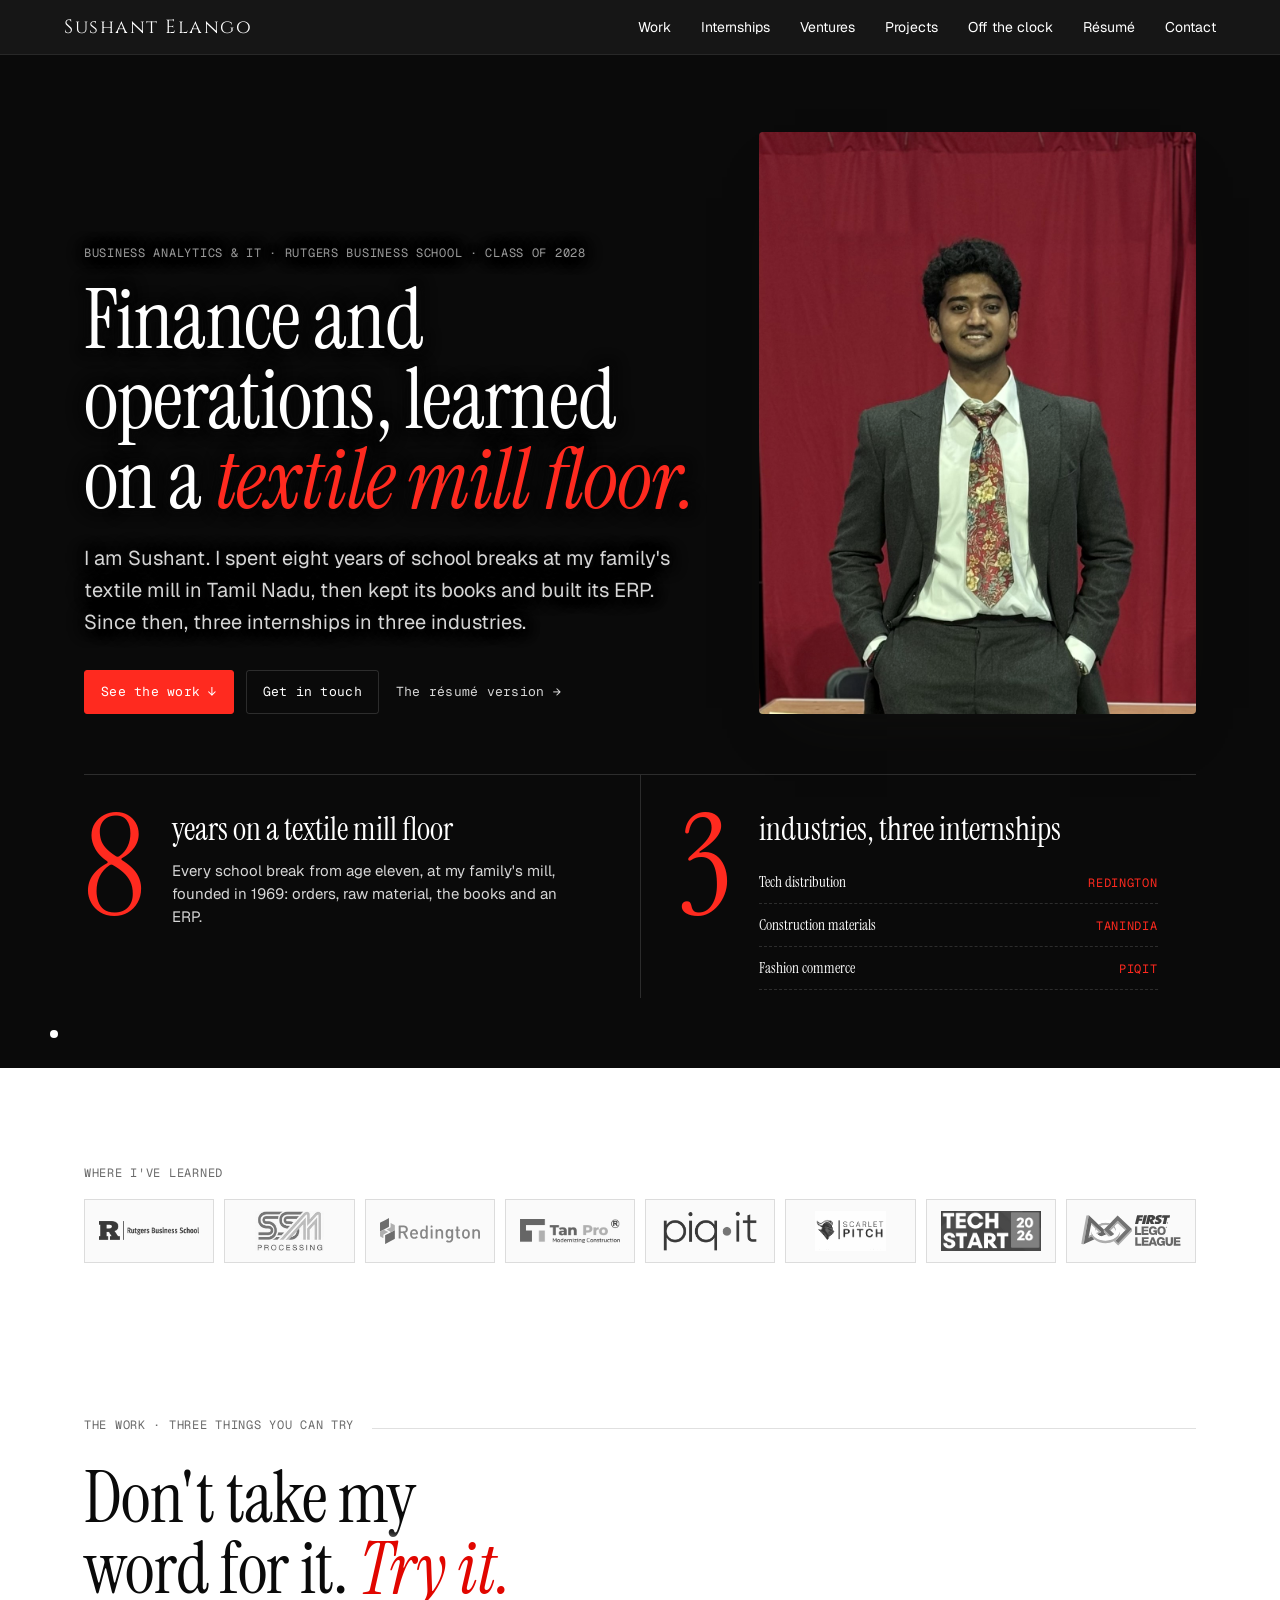
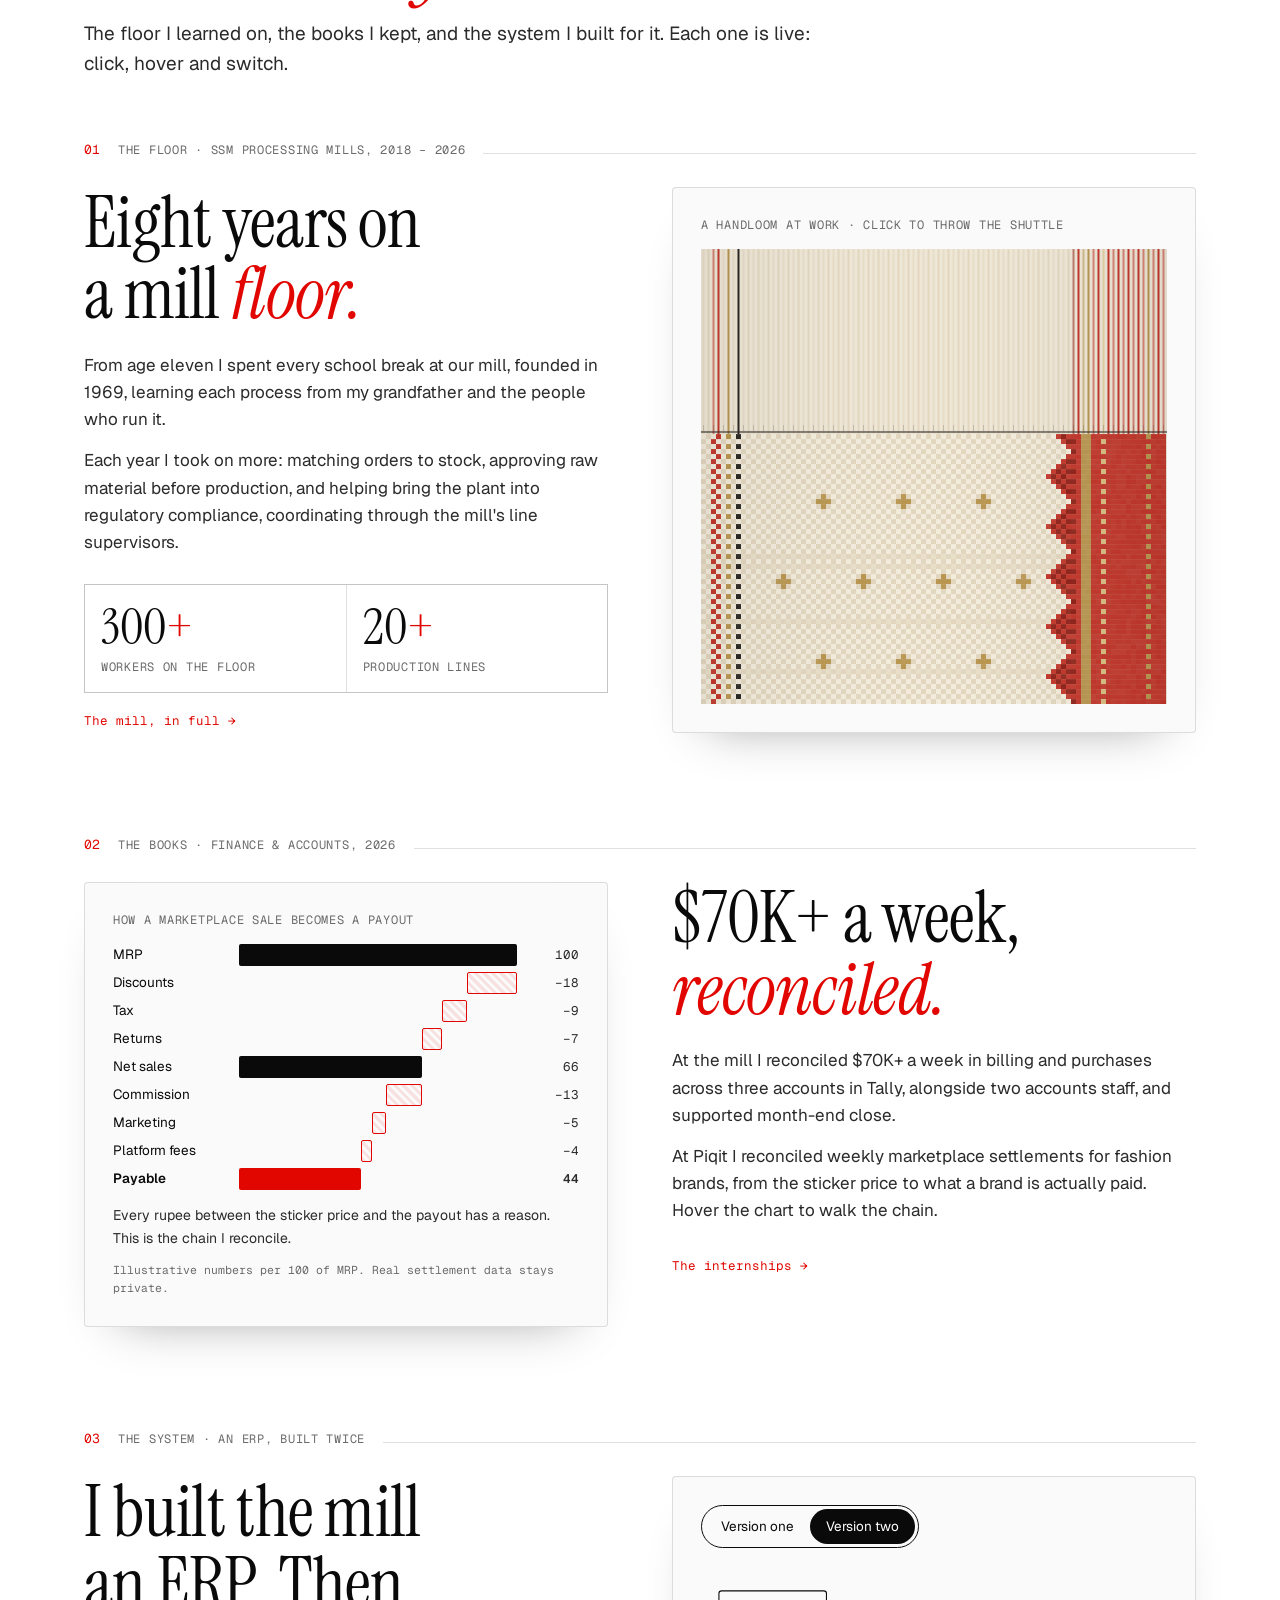
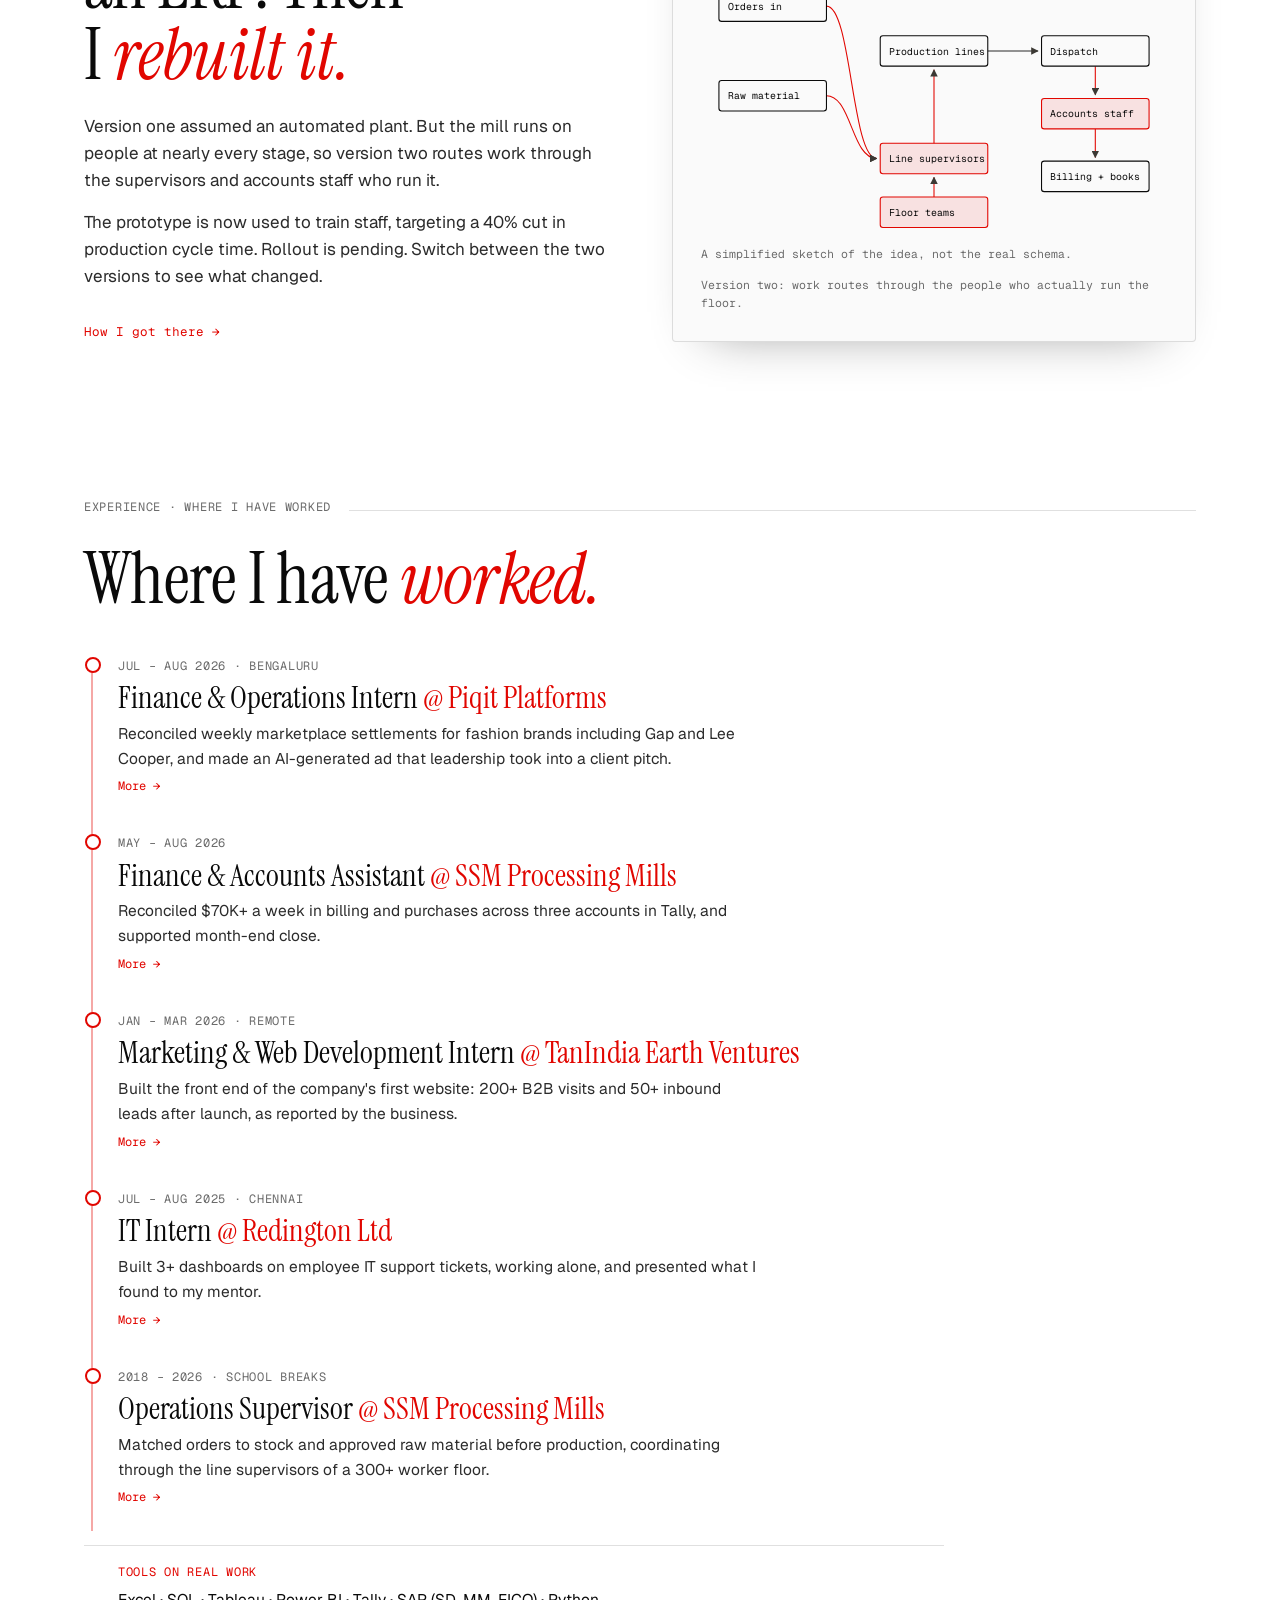
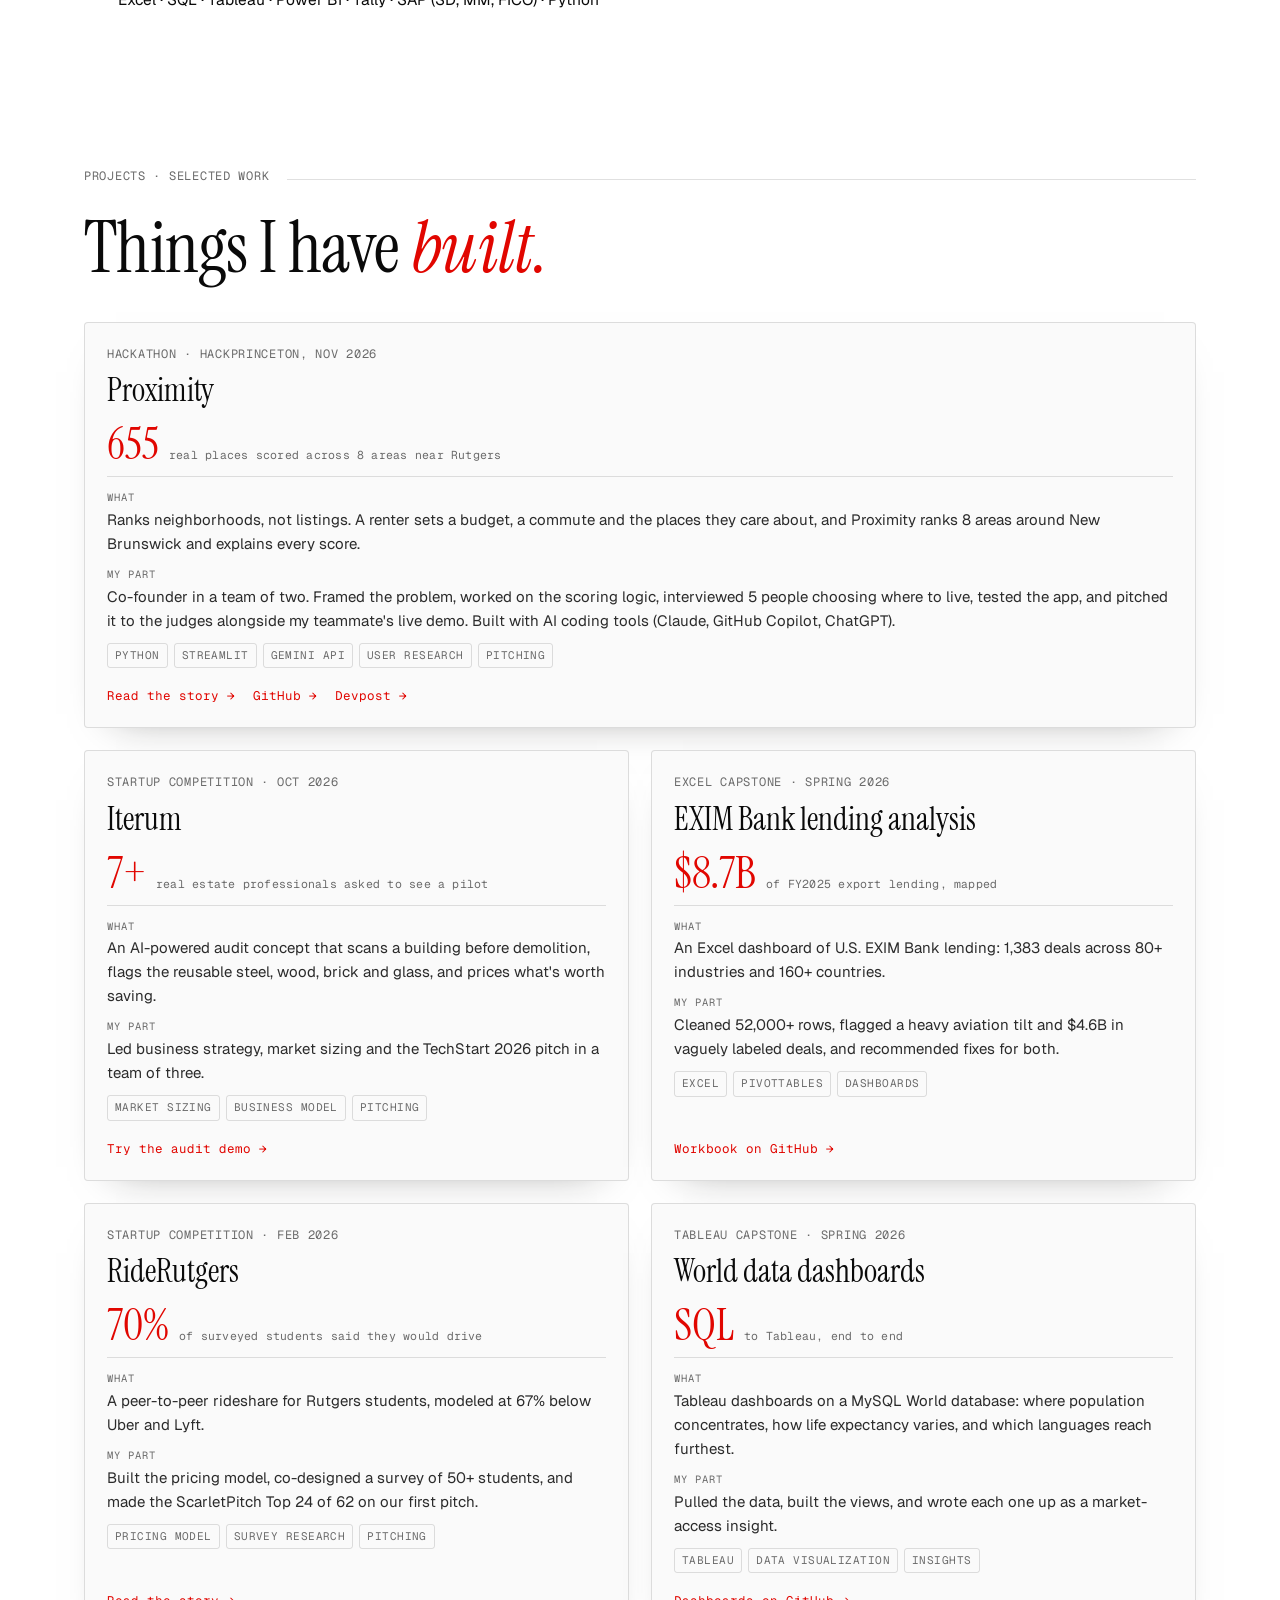
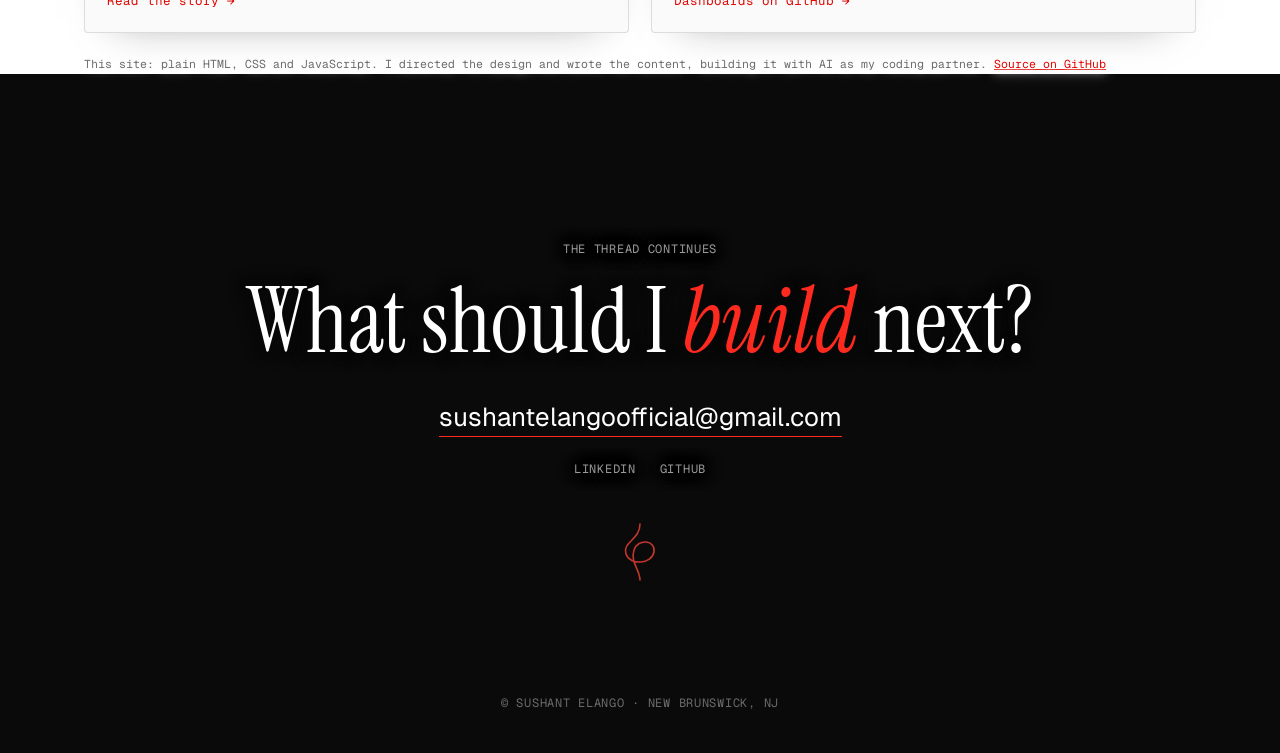
==== commit 55c7d8c2: "Internships: results strip and case-study cards, newest first Co-Authored-By: Claude Opus 5.5 <norep" ====
--- a/index.html
+++ b/index.html
@@ -20,7 +20,7 @@
 <link rel="preconnect" href="https://fonts.googleapis.com">
 <link rel="preconnect" href="https://fonts.gstatic.com" crossorigin>
 <link href="https://fonts.googleapis.com/css2?family=Instrument+Serif:ital@0;1&family=Cinzel:wght@400;500&family=Geist:wght@400;500;600&family=Geist+Mono:wght@400;500&family=Courier+Prime&display=swap" rel="stylesheet">
-<link rel="stylesheet" href="assets/site.css?v=83">
+<link rel="stylesheet" href="assets/site.css?v=84">
 </head>
 <body class="page-home">
 
@@ -244,6 +244,6 @@
 </main>
 <footer class="label">© Sushant Elango · New Brunswick, NJ</footer>
 
-<script src="assets/site.js?v=83"></script>
+<script src="assets/site.js?v=84"></script>
 </body>
 </html>
--- a/assets/site.css
+++ b/assets/site.css
@@ -847,8 +847,8 @@
 .ph.band[data-slot="proximity"] { height: auto; aspect-ratio: 16 / 10; max-height: 720px; }
 .ph.band[data-slot="proximity"] img { object-fit: contain; object-position: 50% 0; filter: none; }
 /* small headings inside a long story: Problem, What it does, How it works and so on */
-.prose h3.sub { font-family: var(--mono); font-weight: 400; font-size: 11px; letter-spacing: .1em; text-transform: uppercase; color: var(--thread); margin: 26px 0 8px; }
-.prose > h3.sub:first-child { margin-top: 0; }
+h3.sub { font-family: var(--mono); font-weight: 400; font-size: 11px; letter-spacing: .1em; text-transform: uppercase; color: var(--thread); margin: 26px 0 8px; }
+.prose > h3.sub:first-child, .card > h3.sub:first-child, .duo h3.sub:first-child { margin-top: 0; }
 /* the newest project spans the whole row so the four below stay paired */
 .proj-grid .proj.wide { grid-column: 1 / -1; }
 /* more than one link under a card or a story */
@@ -859,3 +859,69 @@
 .hp-photos .hp-portrait img { object-position: 50% 25%; }
 @media (max-width: 960px) { .hp-photos { grid-template-columns: repeat(2, minmax(0, 1fr)); } } @media (max-width: 560px) { .hp-photos { grid-template-columns: minmax(0, 1fr); gap: 20px; } }
 @media (prefers-reduced-motion: reduce) { .hp-photos .polaroid { transform: none; } }
+
+/* Proximity story, laid out to scan: intro, four numbers, three cards, the refine screenshot, who did what */
+.px-intro { max-width: 720px; }
+.px-intro h2 { margin-top: 18px; }
+.px-intro p { margin-top: 14px; font-size: 18px; color: var(--ink-2); }
+.stats.four { grid-template-columns: repeat(4, 1fr); margin: 30px 0 clamp(26px, 3vw, 40px); }
+.px-cards { display: grid; grid-template-columns: repeat(3, minmax(0, 1fr)); gap: 20px; }
+.px-cards .card p { color: var(--ink-2); font-size: 15.5px; line-height: 1.55; }
+.px-refine { margin-top: clamp(34px, 4vw, 56px); align-items: center; }
+.px-shot { border: 1px solid var(--rule); border-radius: 4px; box-shadow: 0 18px 40px -30px rgba(22,21,19,.45); }
+.px-shot img { height: auto; filter: none; }
+.duo { display: grid; grid-template-columns: repeat(2, minmax(0, 1fr)); gap: clamp(24px, 4vw, 64px); margin-top: clamp(34px, 4vw, 56px); }
+.duo p { color: var(--ink-2); }
+.px-list { list-style: none; display: grid; gap: 8px; }
+.px-list li { padding-left: 16px; position: relative; color: var(--ink-2); }
+.px-list li::before { content: ""; position: absolute; left: 0; top: .62em; width: 6px; height: 6px; border-radius: 50%; background: var(--thread); }
+.px-wide { max-width: 860px; margin-top: 22px; }
+.px-wide .tags { margin-top: 14px; }
+@media (max-width: 860px) { .stats.four { grid-template-columns: repeat(2, 1fr); } .px-cards { grid-template-columns: minmax(0, 1fr); } }
+@media (max-width: 640px) { .duo { grid-template-columns: minmax(0, 1fr); } }.px-refine { grid-template-columns: 1.5fr 1fr; }
+@media (max-width: 860px) { .px-refine { grid-template-columns: minmax(0, 1fr); } }
+
+/* ---------- Internships as case-study cards, with a results strip on top (25 Nov 2026) ---------- */
+.case-stats { list-style: none; display: grid; grid-template-columns: repeat(4, minmax(0, 1fr)); gap: 1px; background: var(--rule); border: 1px solid var(--rule); margin-top: 28px; }
+.case-stats li { background: var(--card); }
+.case-stats a { display: flex; flex-direction: column; gap: 6px; height: 100%; padding: 18px 18px 16px; color: inherit; text-decoration: none; transition: background .2s; }
+.case-stats a:hover, .case-stats a:focus-visible { background: var(--paper-2); }
+.case-stats .n { font-family: var(--serif); font-size: clamp(40px, 4.4vw, 58px); line-height: .95; }
+.case-stats .n .u, .case .result .n .u { color: var(--thread); }
+.case-stats .what { font-size: 14px; line-height: 1.35; color: var(--ink-2); }
+.case-stats .who { margin-top: auto; padding-top: 6px; font-family: var(--mono); font-size: 11px; letter-spacing: .06em; text-transform: uppercase; color: var(--muted); }
+.case-note { margin-top: 8px; }
+
+.cases { display: grid; gap: clamp(22px, 3vw, 36px); margin-top: clamp(30px, 4vw, 52px); }
+.case { display: grid; grid-template-columns: minmax(0, 1fr) minmax(0, 1.1fr); gap: clamp(22px, 3vw, 44px); align-items: start;
+  background: var(--card); border: 1px solid var(--rule); border-top: 2px solid var(--ink); border-radius: 4px;
+  padding: clamp(18px, 2.4vw, 30px); box-shadow: 0 18px 40px -30px rgba(22,21,19,.45); scroll-margin-top: 90px; }
+.case-hero { margin: 0; position: sticky; top: 90px; }
+.case-hero img, .case-hero video { display: block; width: 100%; aspect-ratio: 4 / 3; object-fit: cover; border-radius: 3px; filter: saturate(.85) contrast(1.02); background: #111; }
+.case-hero.ad-film { margin: 0; }
+.case-hero.ad-film video { aspect-ratio: 16 / 9; filter: none; }
+.case-hero figcaption { font-family: var(--mono); font-size: 11px; color: var(--muted); padding-top: 6px; }
+.case-head h3 { font-family: var(--serif); font-weight: 400; font-size: clamp(30px, 3vw, 38px); line-height: 1.05; margin: 8px 0 4px; }
+.case-head .role { font-size: 14px; color: var(--ink-2); }
+.case-block { margin-top: 18px; padding-top: 14px; border-top: 1px dashed var(--rule); }
+.case-block .label { display: block; margin-bottom: 6px; }
+.case-block p { color: var(--ink-2); max-width: 62ch; }
+.case-block p + p { margin-top: 8px; }
+.case .result { border-top: 0; padding: 12px 0 2px 16px; border-left: 2px solid var(--thread); }
+.case .result .label { color: var(--thread); }
+.case .result .big { font-family: var(--serif); font-size: clamp(22px, 2.2vw, 27px); line-height: 1.2; color: var(--ink); }
+.case .result .figs { display: flex; gap: 22px; margin-bottom: 4px; }
+.case .result .n { font-family: var(--serif); font-size: clamp(44px, 4.6vw, 60px); line-height: .95; color: var(--ink); }
+.case .tools { font-family: var(--mono); font-size: 12px; color: var(--muted); margin-top: 18px; }
+.case-strip { display: grid; grid-template-columns: repeat(3, minmax(0, 1fr)); gap: 10px; margin-top: 14px; }
+.case-strip figure { margin: 0; }
+.case-strip img { display: block; width: 100%; aspect-ratio: 4 / 3; object-fit: cover; border-radius: 3px; filter: saturate(.85); }
+.case-strip figcaption { font-family: var(--mono); font-size: 11px; color: var(--muted); padding-top: 5px; }
+@media (max-width: 860px) {
+  .case-stats { grid-template-columns: repeat(2, minmax(0, 1fr)); }
+  .case { grid-template-columns: minmax(0, 1fr); }
+  .case-hero { position: static; }
+}
+@media (prefers-reduced-motion: reduce) { .case-stats a { transition: none; } }
+.case .result .fig { display: flex; flex-direction: column; gap: 4px; }
+.case .result .sub { font-family: var(--mono); font-size: 11px; letter-spacing: .06em; text-transform: uppercase; color: var(--muted); }
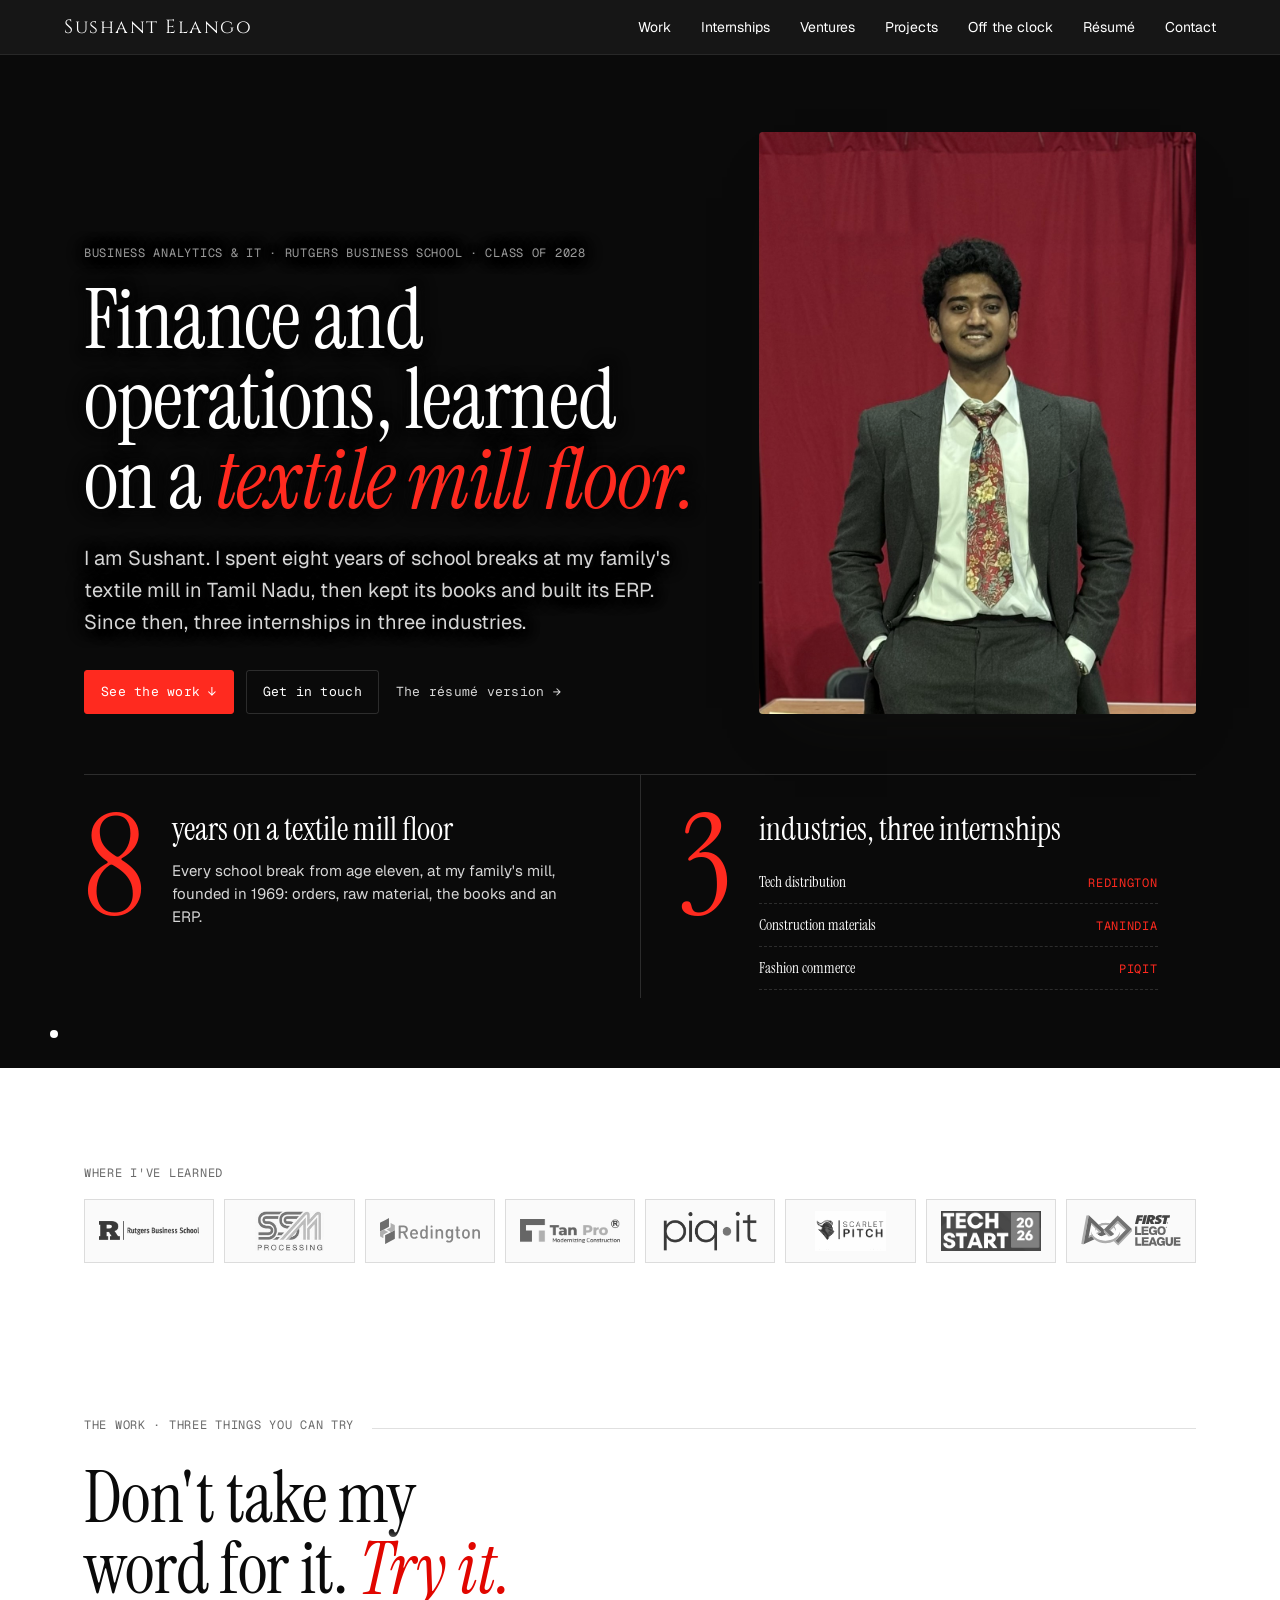
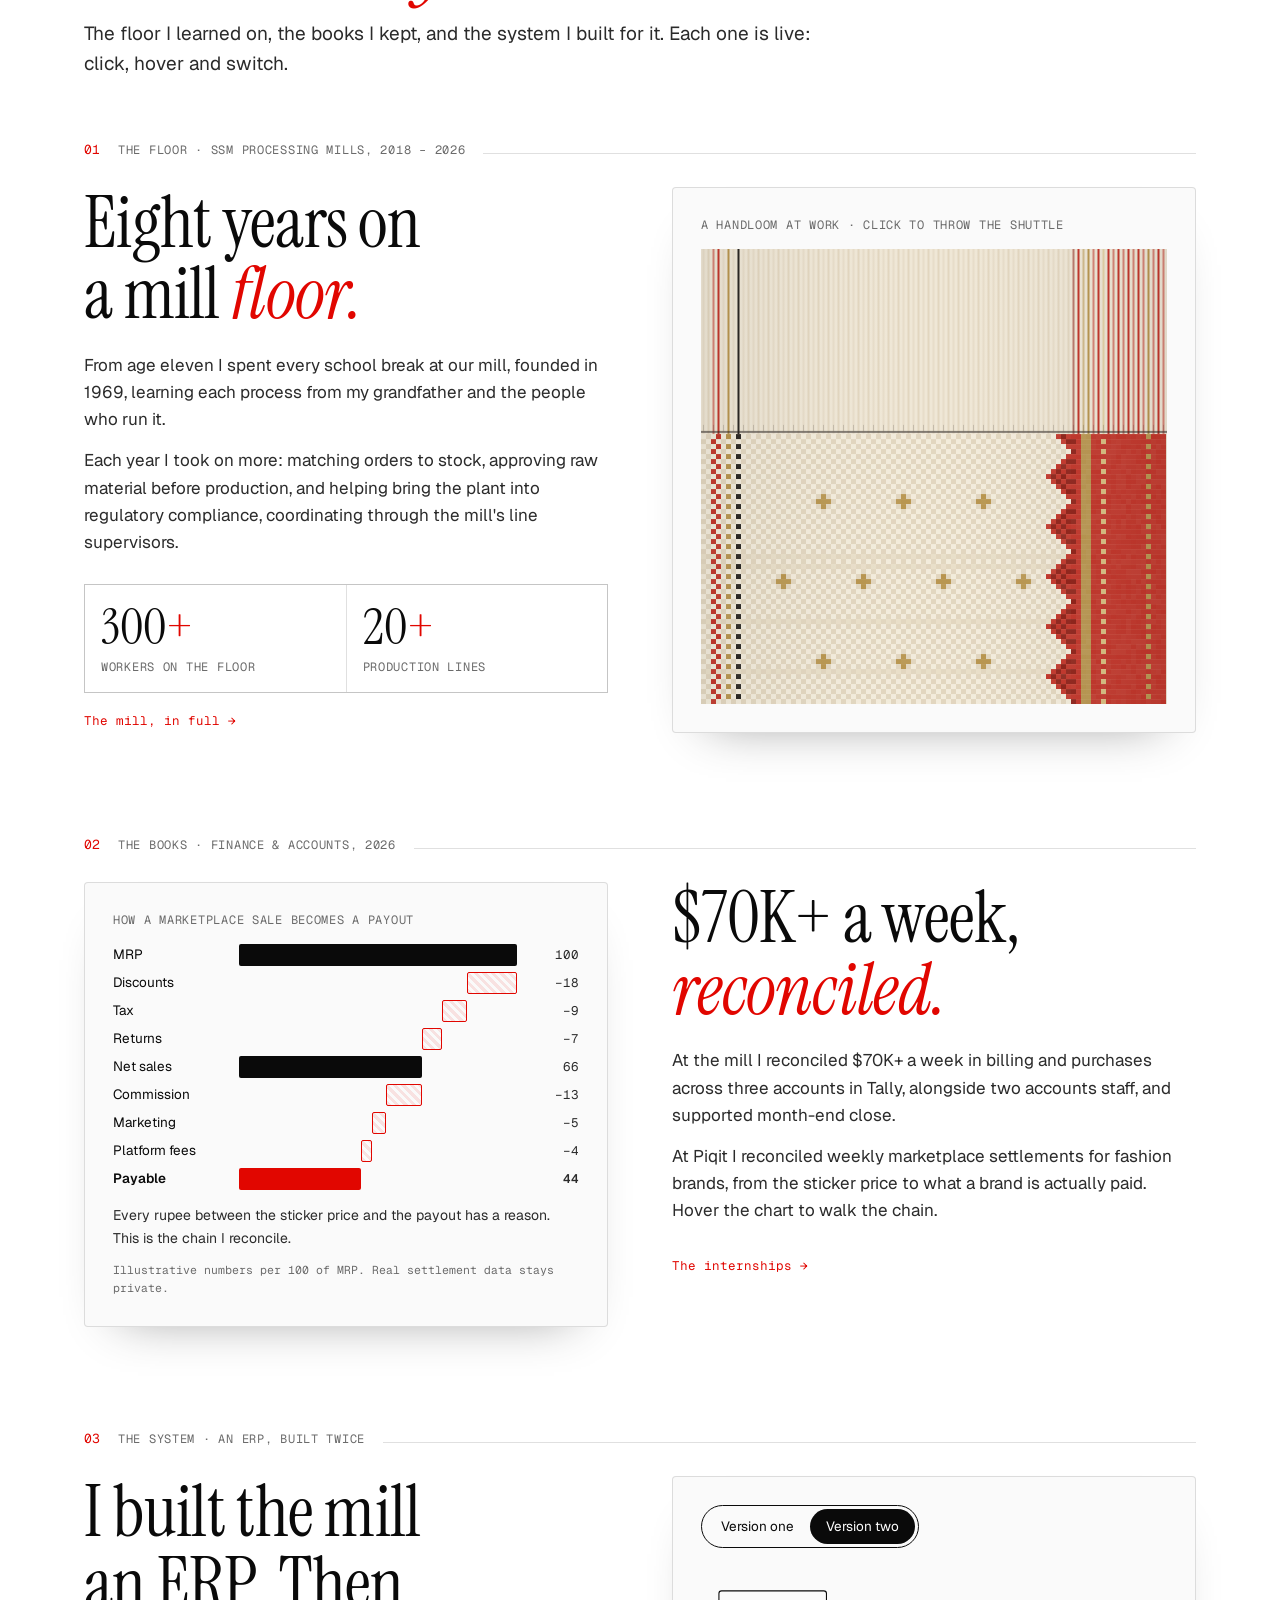
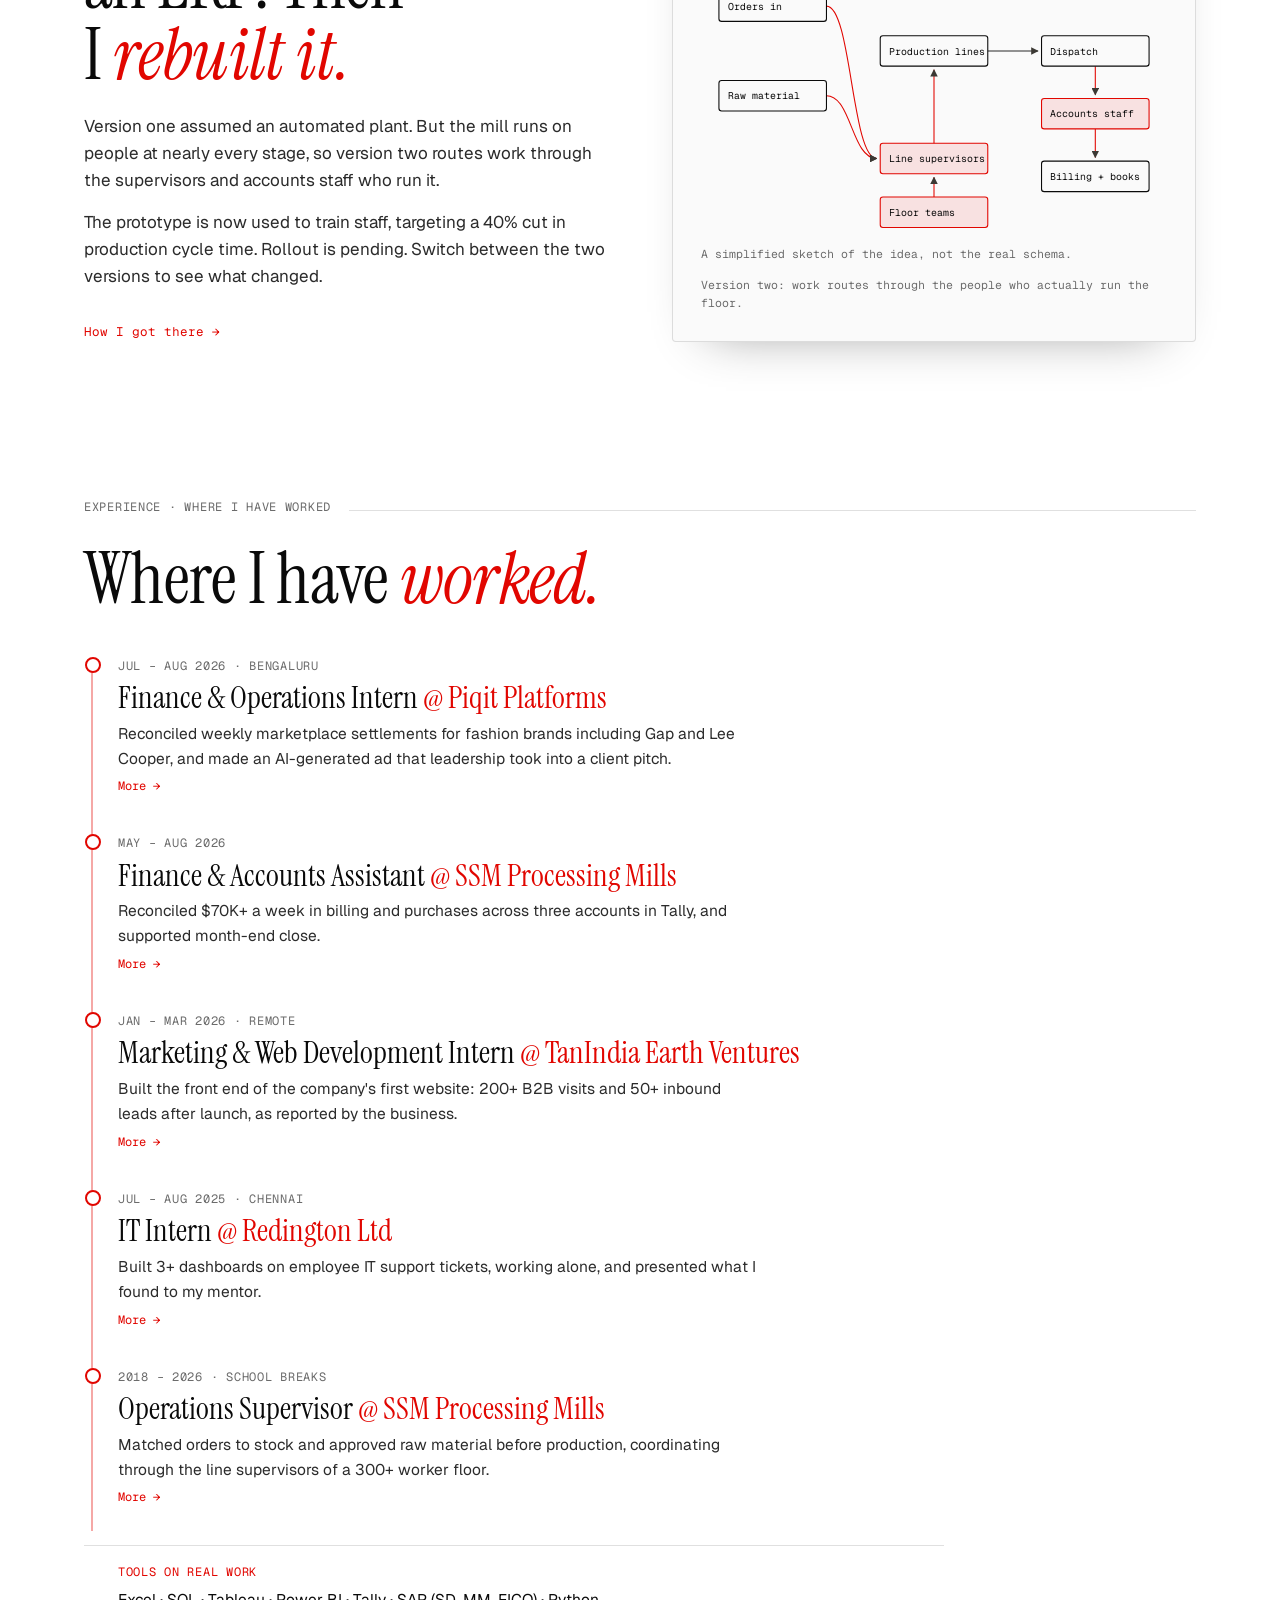
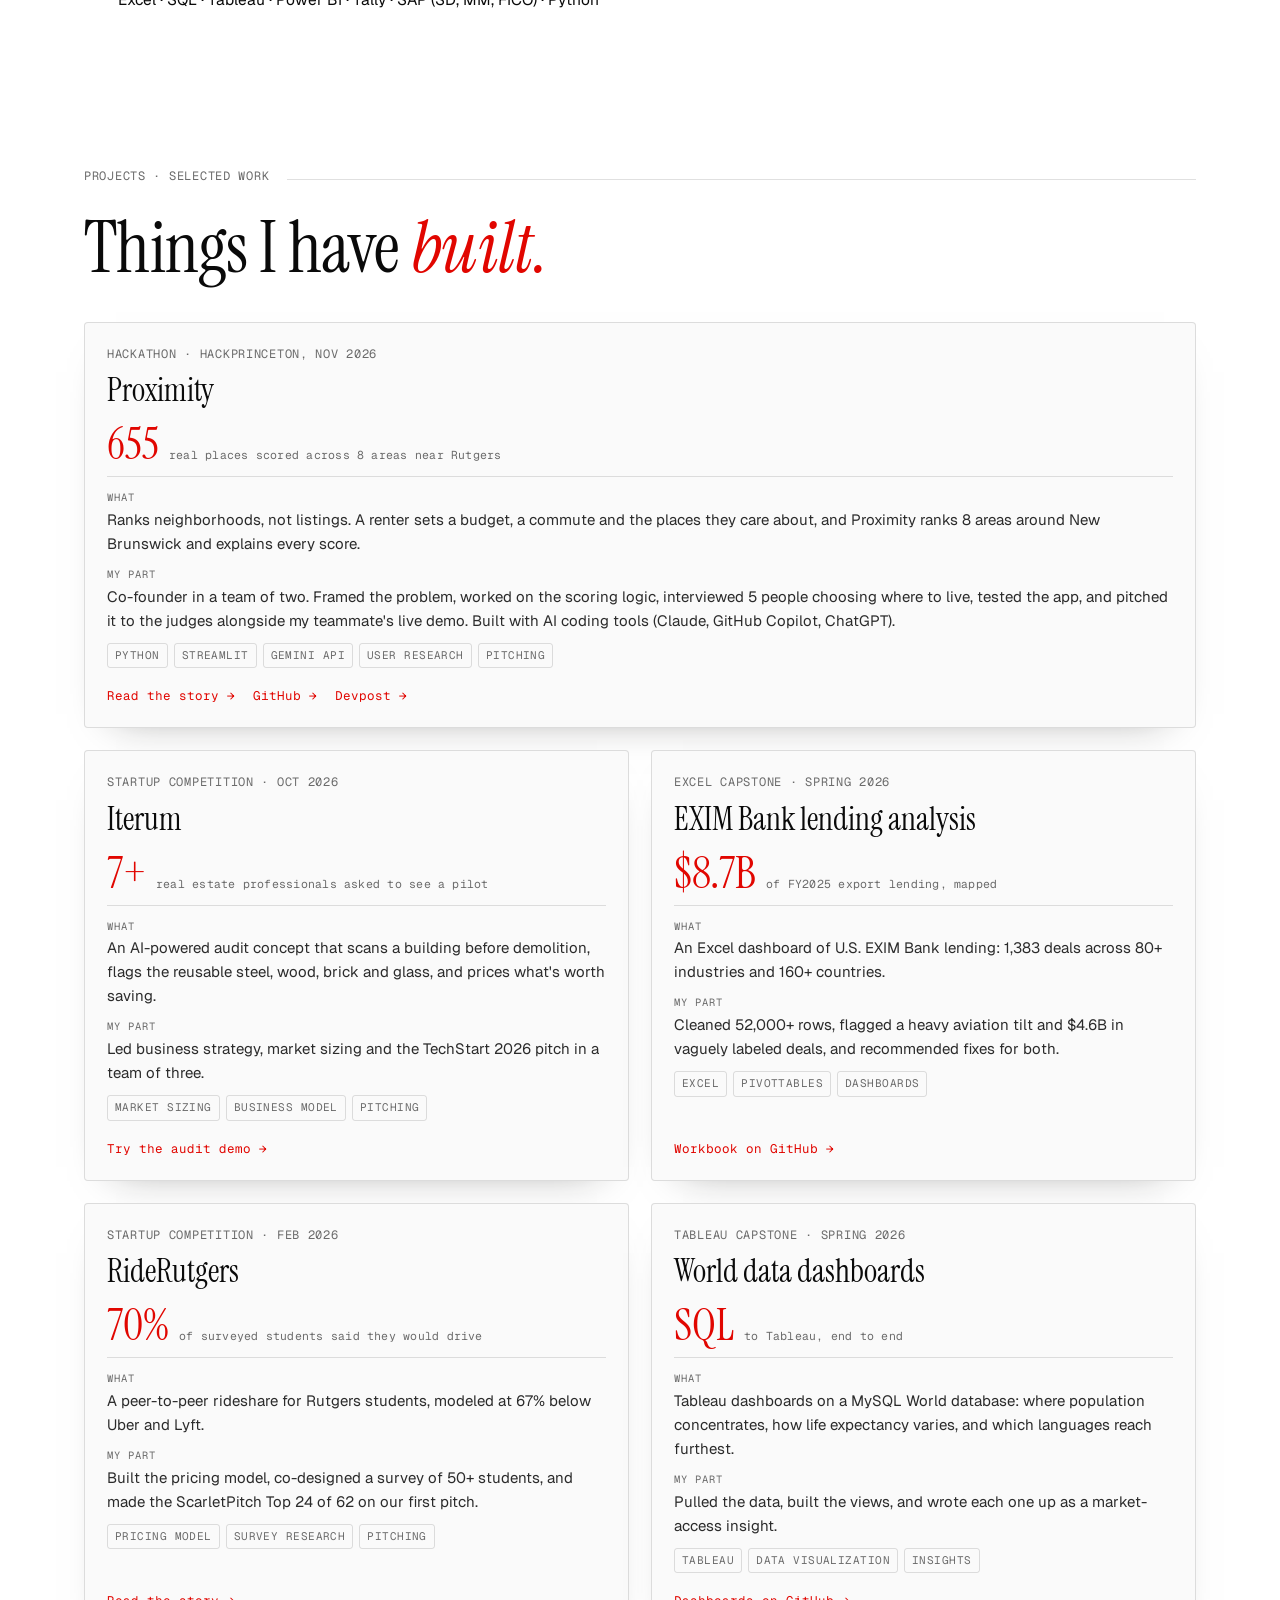
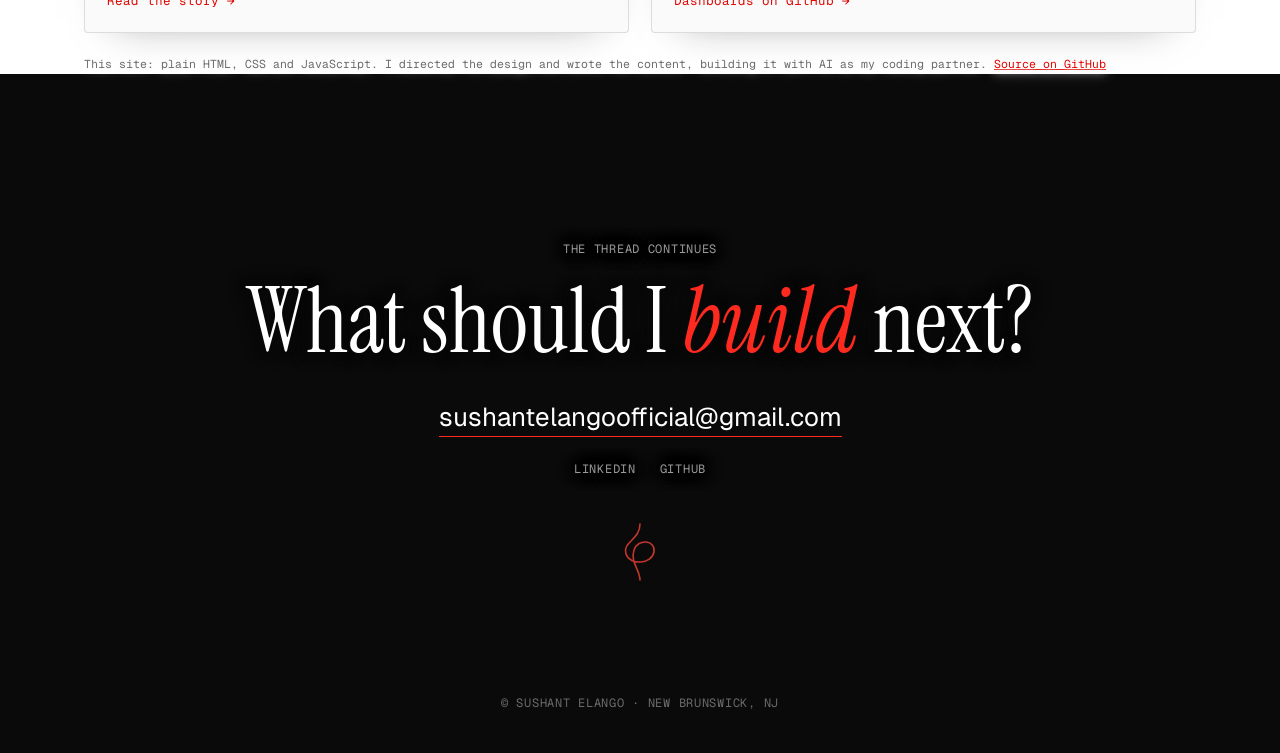
==== commit 29a458f0: "Internships: remove the warehouse photo of a Piqit worker It was captioned as Sushant; it shows a wo" ====
--- a/index.html
+++ b/index.html
@@ -20,7 +20,7 @@
 <link rel="preconnect" href="https://fonts.googleapis.com">
 <link rel="preconnect" href="https://fonts.gstatic.com" crossorigin>
 <link href="https://fonts.googleapis.com/css2?family=Instrument+Serif:ital@0;1&family=Cinzel:wght@400;500&family=Geist:wght@400;500;600&family=Geist+Mono:wght@400;500&family=Courier+Prime&display=swap" rel="stylesheet">
-<link rel="stylesheet" href="assets/site.css?v=84">
+<link rel="stylesheet" href="assets/site.css?v=85">
 </head>
 <body class="page-home">
 
@@ -244,6 +244,6 @@
 </main>
 <footer class="label">© Sushant Elango · New Brunswick, NJ</footer>
 
-<script src="assets/site.js?v=84"></script>
+<script src="assets/site.js?v=85"></script>
 </body>
 </html>
--- a/assets/site.css
+++ b/assets/site.css
@@ -925,3 +925,4 @@
 @media (prefers-reduced-motion: reduce) { .case-stats a { transition: none; } }
 .case .result .fig { display: flex; flex-direction: column; gap: 4px; }
 .case .result .sub { font-family: var(--mono); font-size: 11px; letter-spacing: .06em; text-transform: uppercase; color: var(--muted); }
+.case-strip.two { grid-template-columns: repeat(2, minmax(0, 1fr)); }
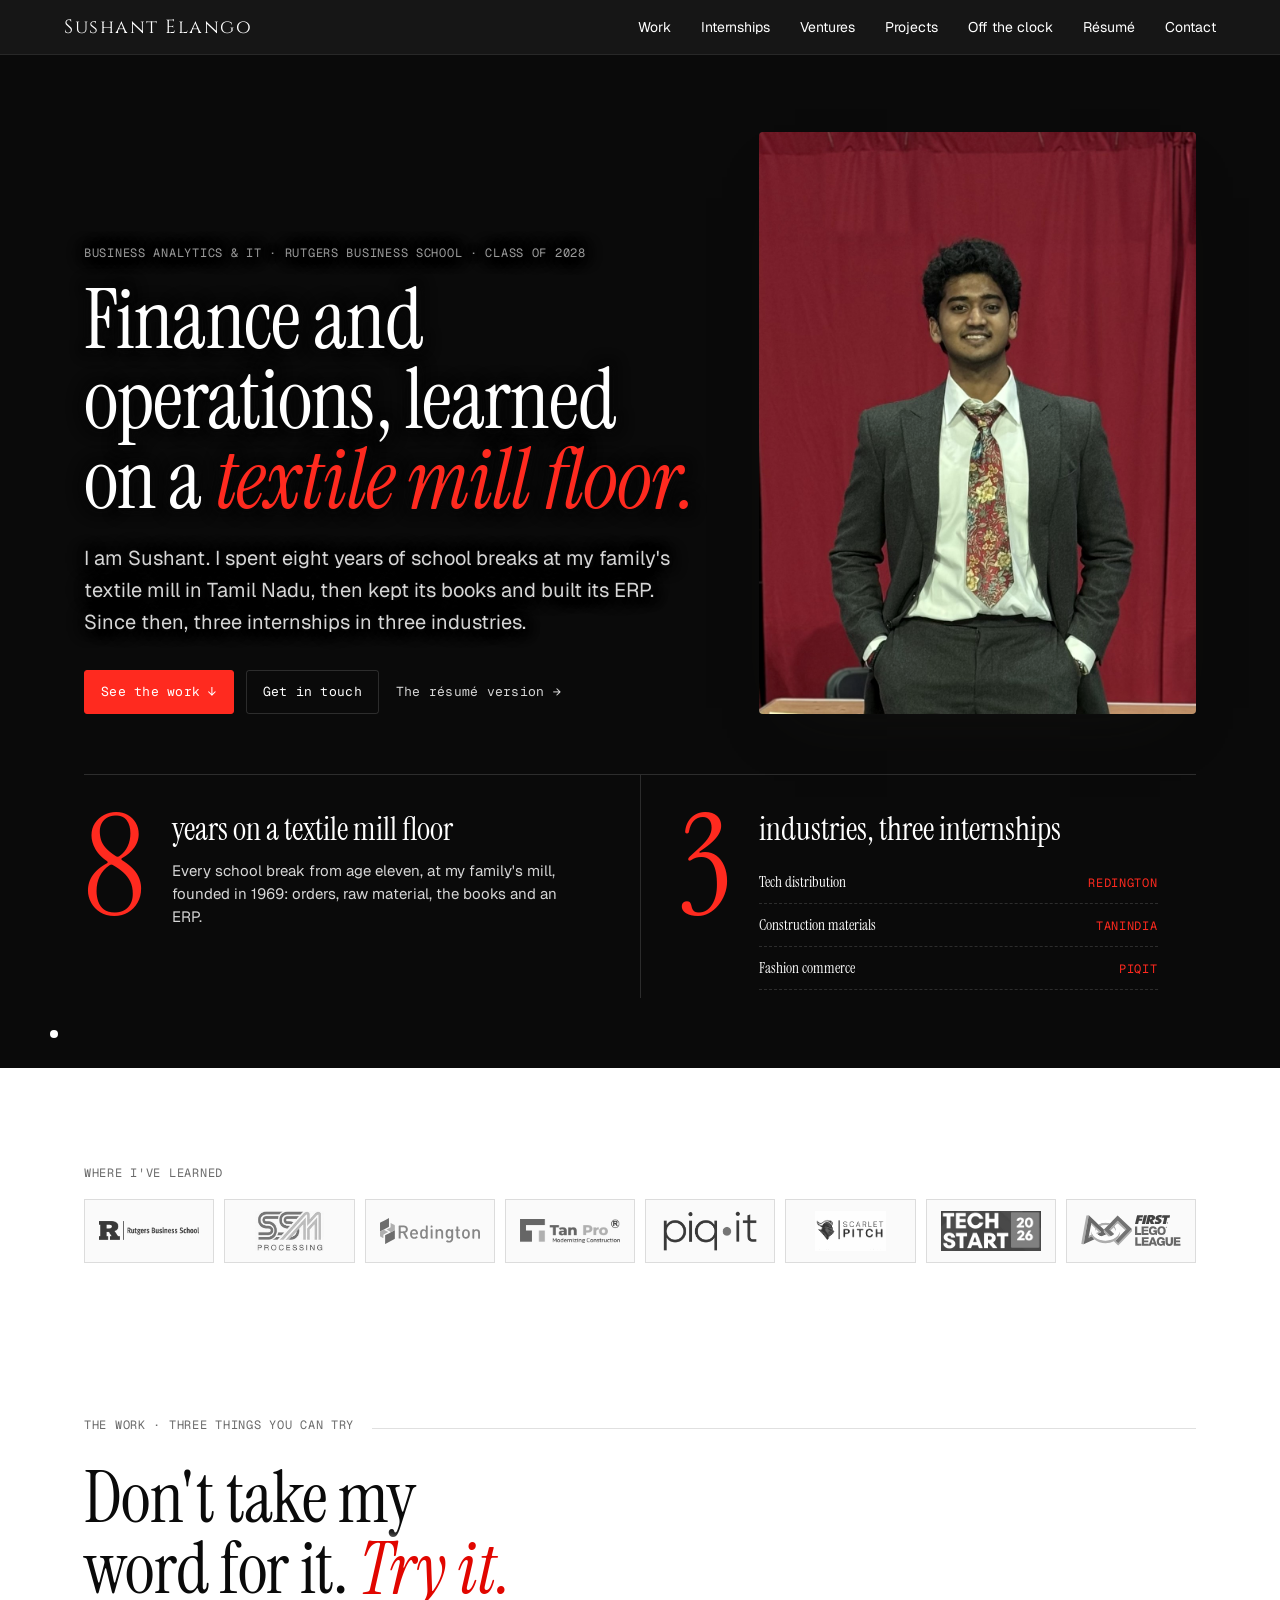
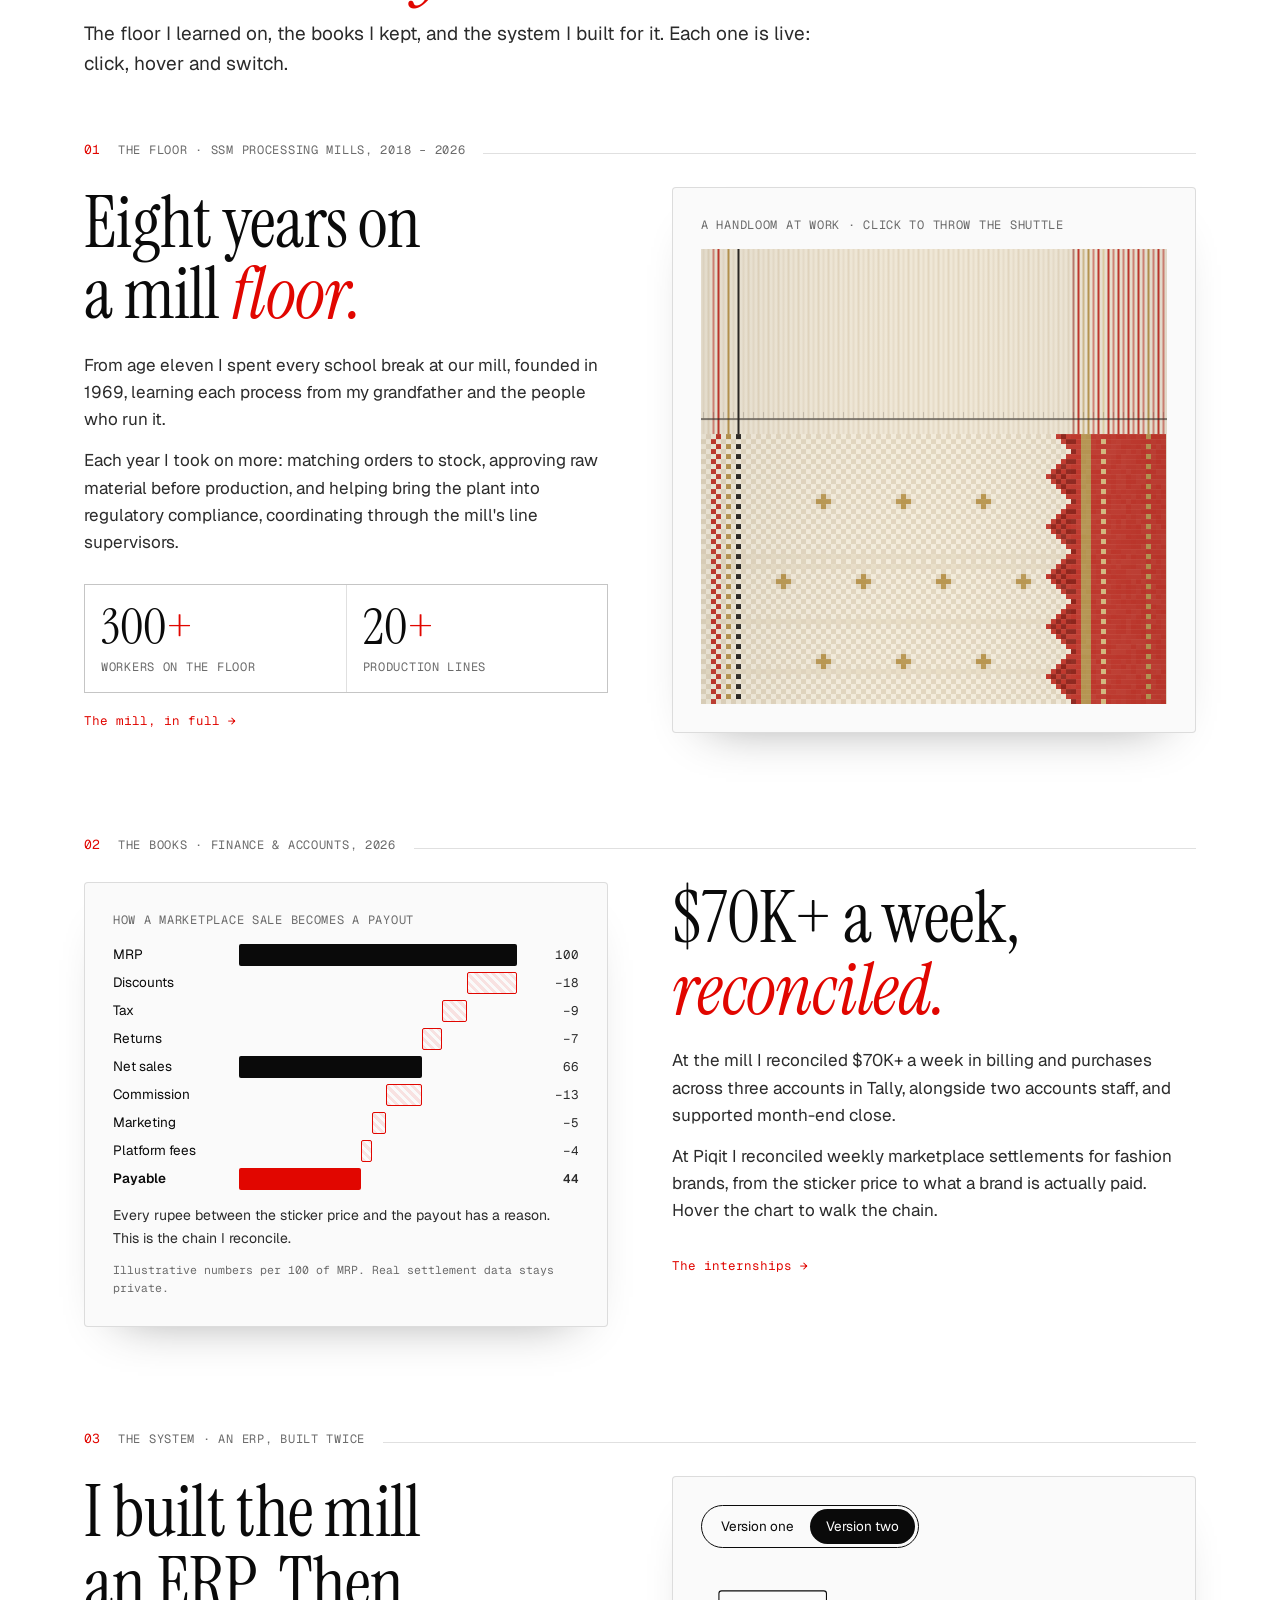
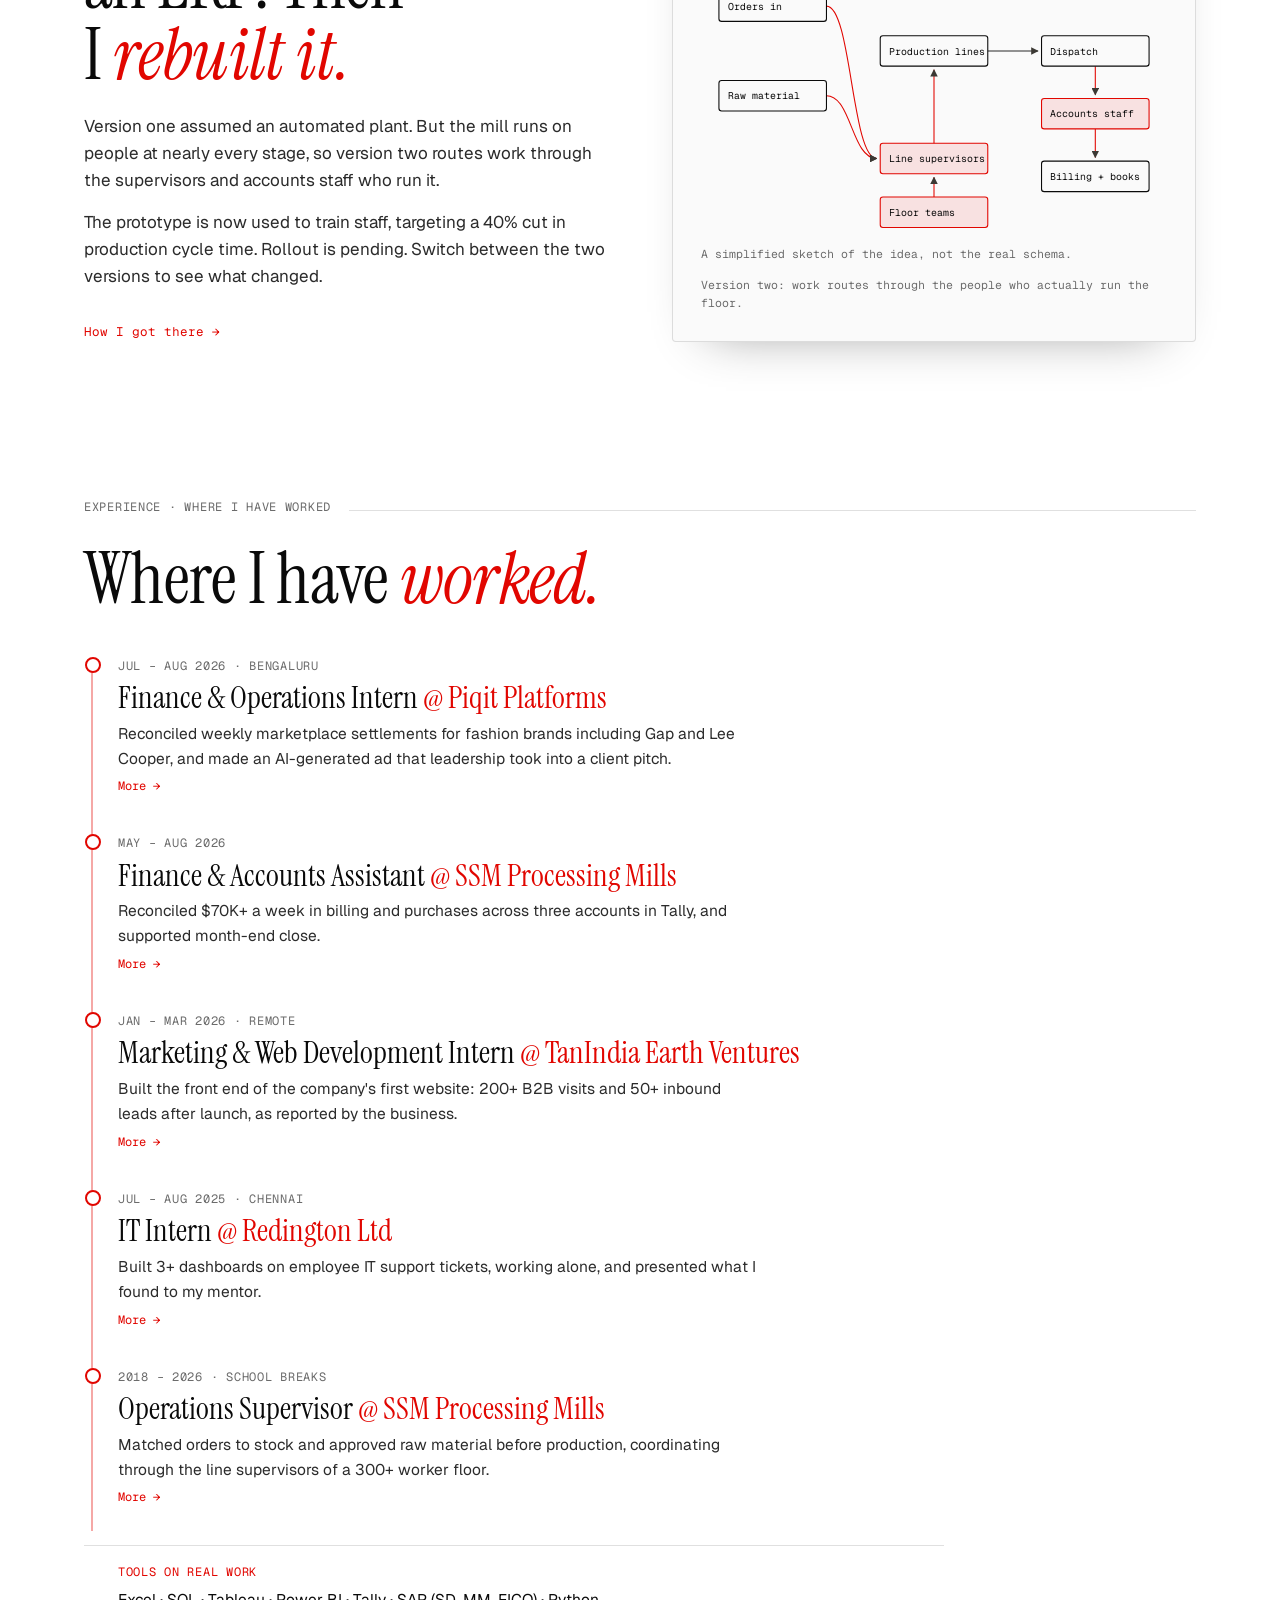
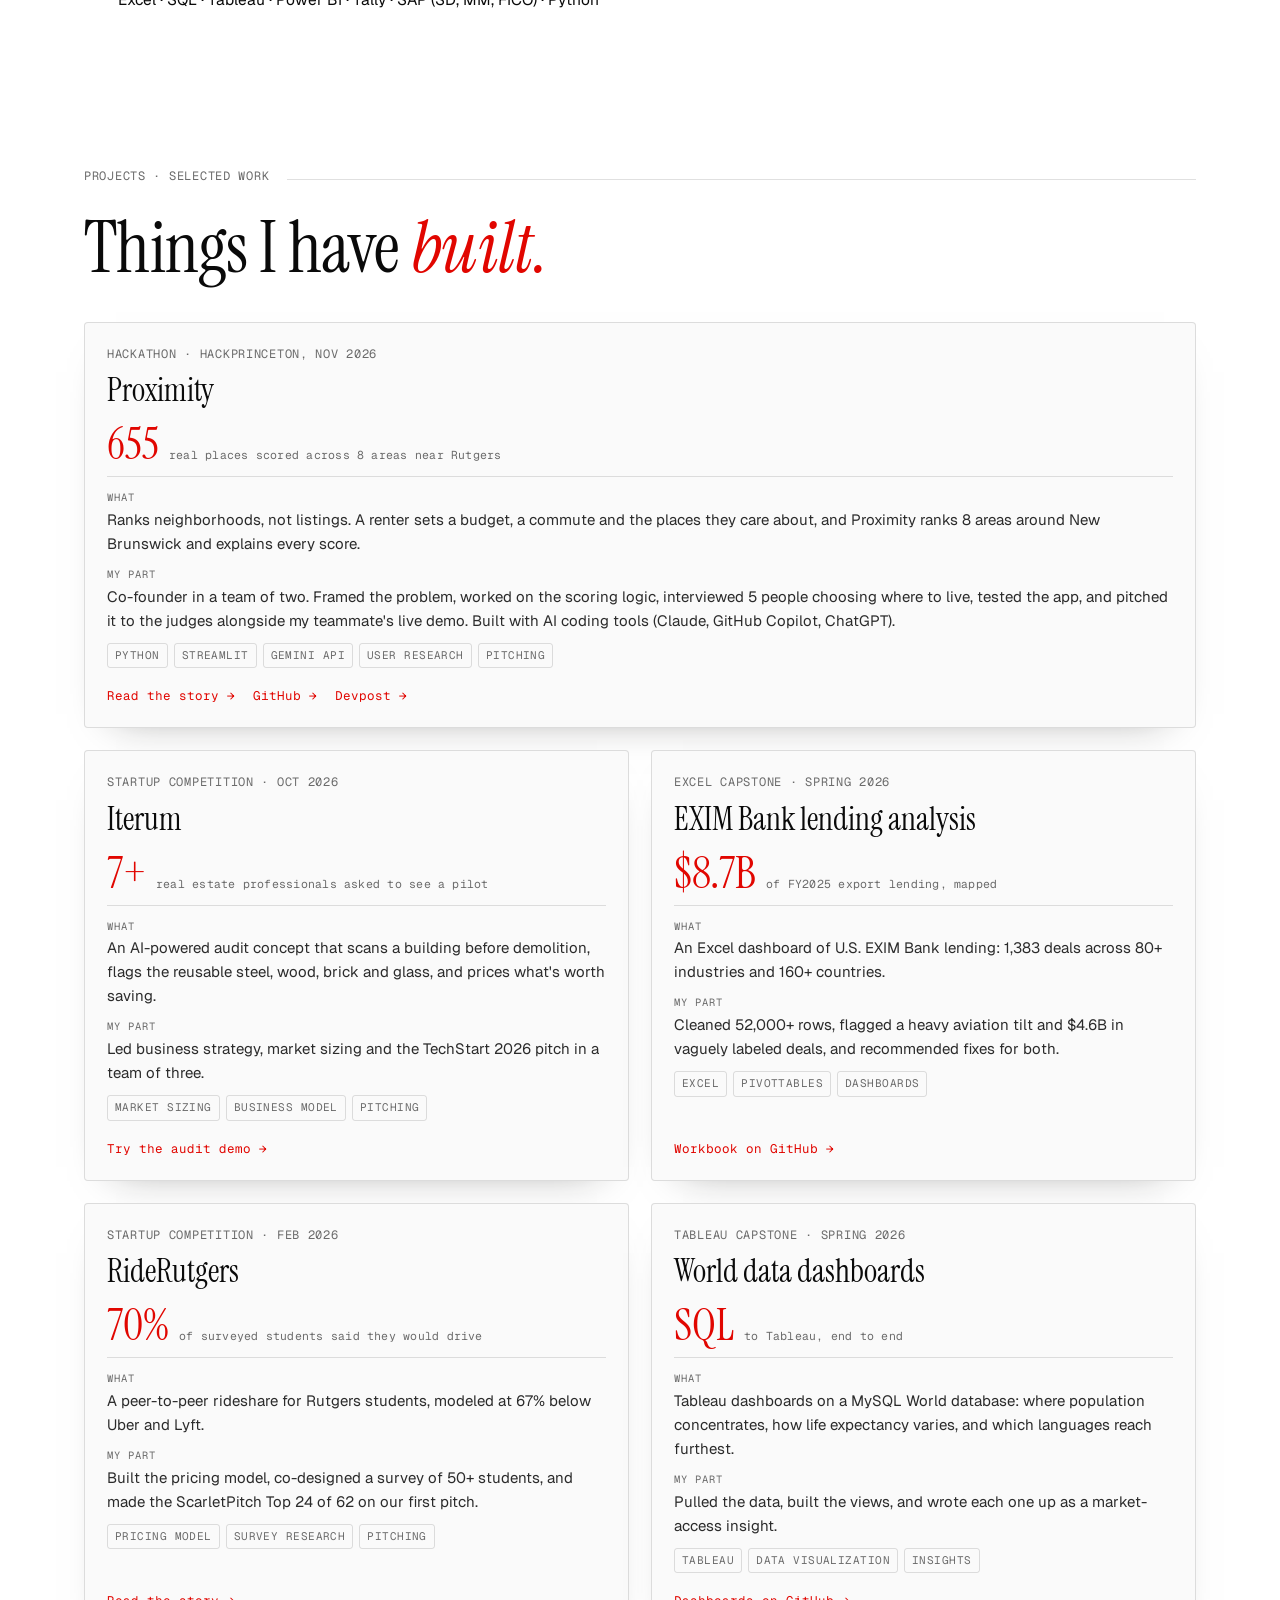
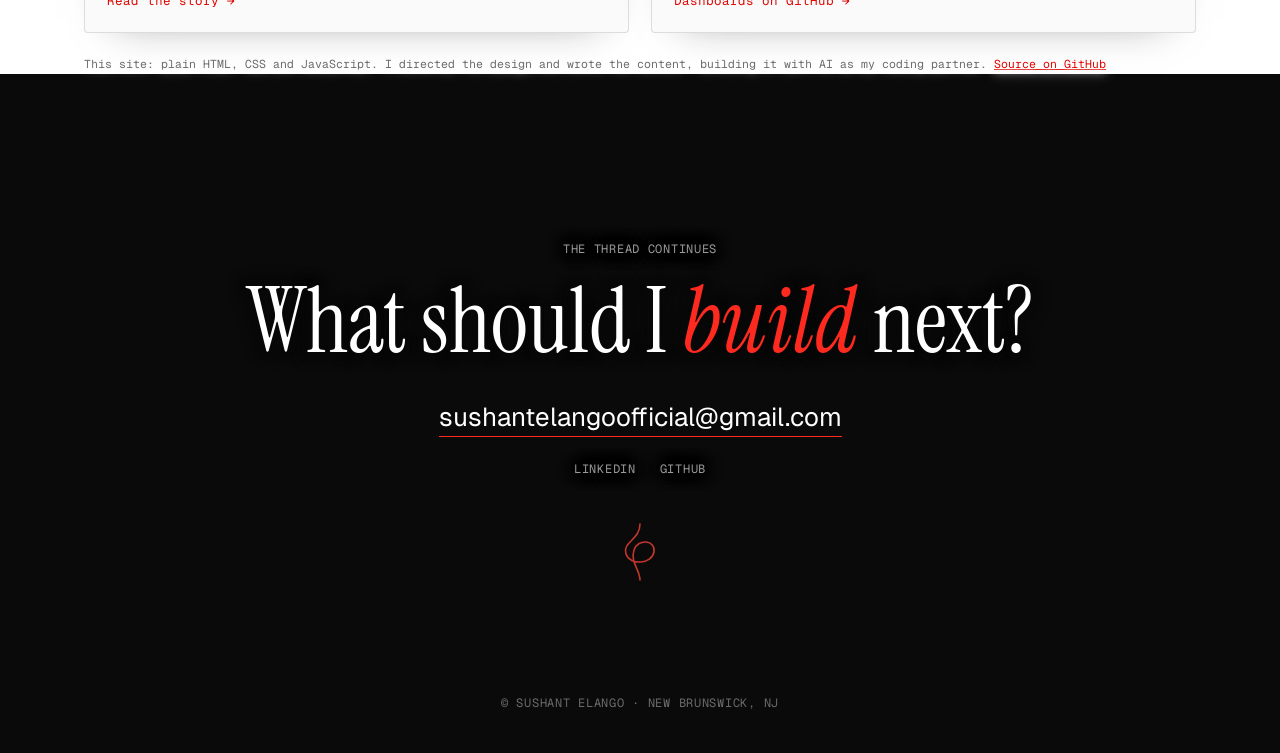
==== commit 021acbe8: "Internships: a thread still being stitched, newest first Notes to self in Sushant's words, Try it ex" ====
--- a/index.html
+++ b/index.html
@@ -20,7 +20,7 @@
 <link rel="preconnect" href="https://fonts.googleapis.com">
 <link rel="preconnect" href="https://fonts.gstatic.com" crossorigin>
 <link href="https://fonts.googleapis.com/css2?family=Instrument+Serif:ital@0;1&family=Cinzel:wght@400;500&family=Geist:wght@400;500;600&family=Geist+Mono:wght@400;500&family=Courier+Prime&display=swap" rel="stylesheet">
-<link rel="stylesheet" href="assets/site.css?v=85">
+<link rel="stylesheet" href="assets/site.css?v=86">
 </head>
 <body class="page-home">
 
@@ -244,6 +244,6 @@
 </main>
 <footer class="label">© Sushant Elango · New Brunswick, NJ</footer>
 
-<script src="assets/site.js?v=85"></script>
+<script src="assets/site.js?v=86"></script>
 </body>
 </html>
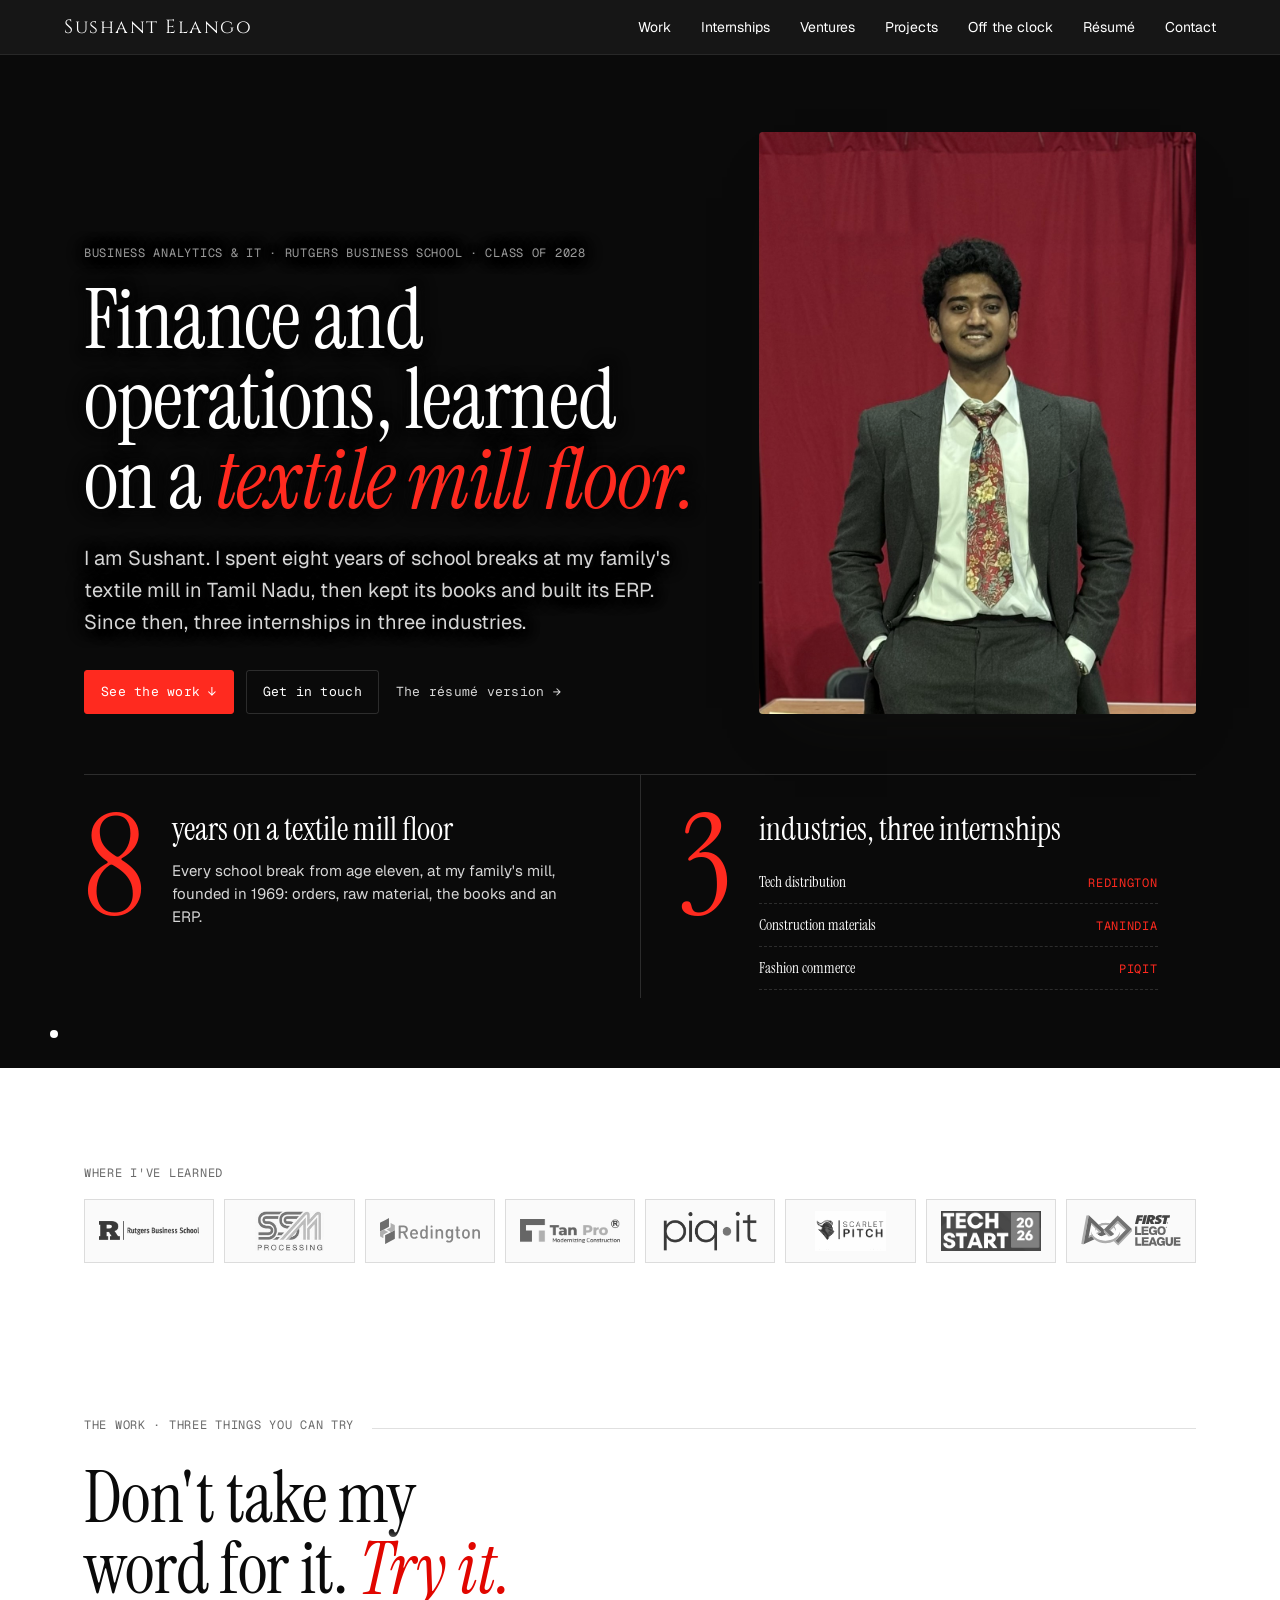
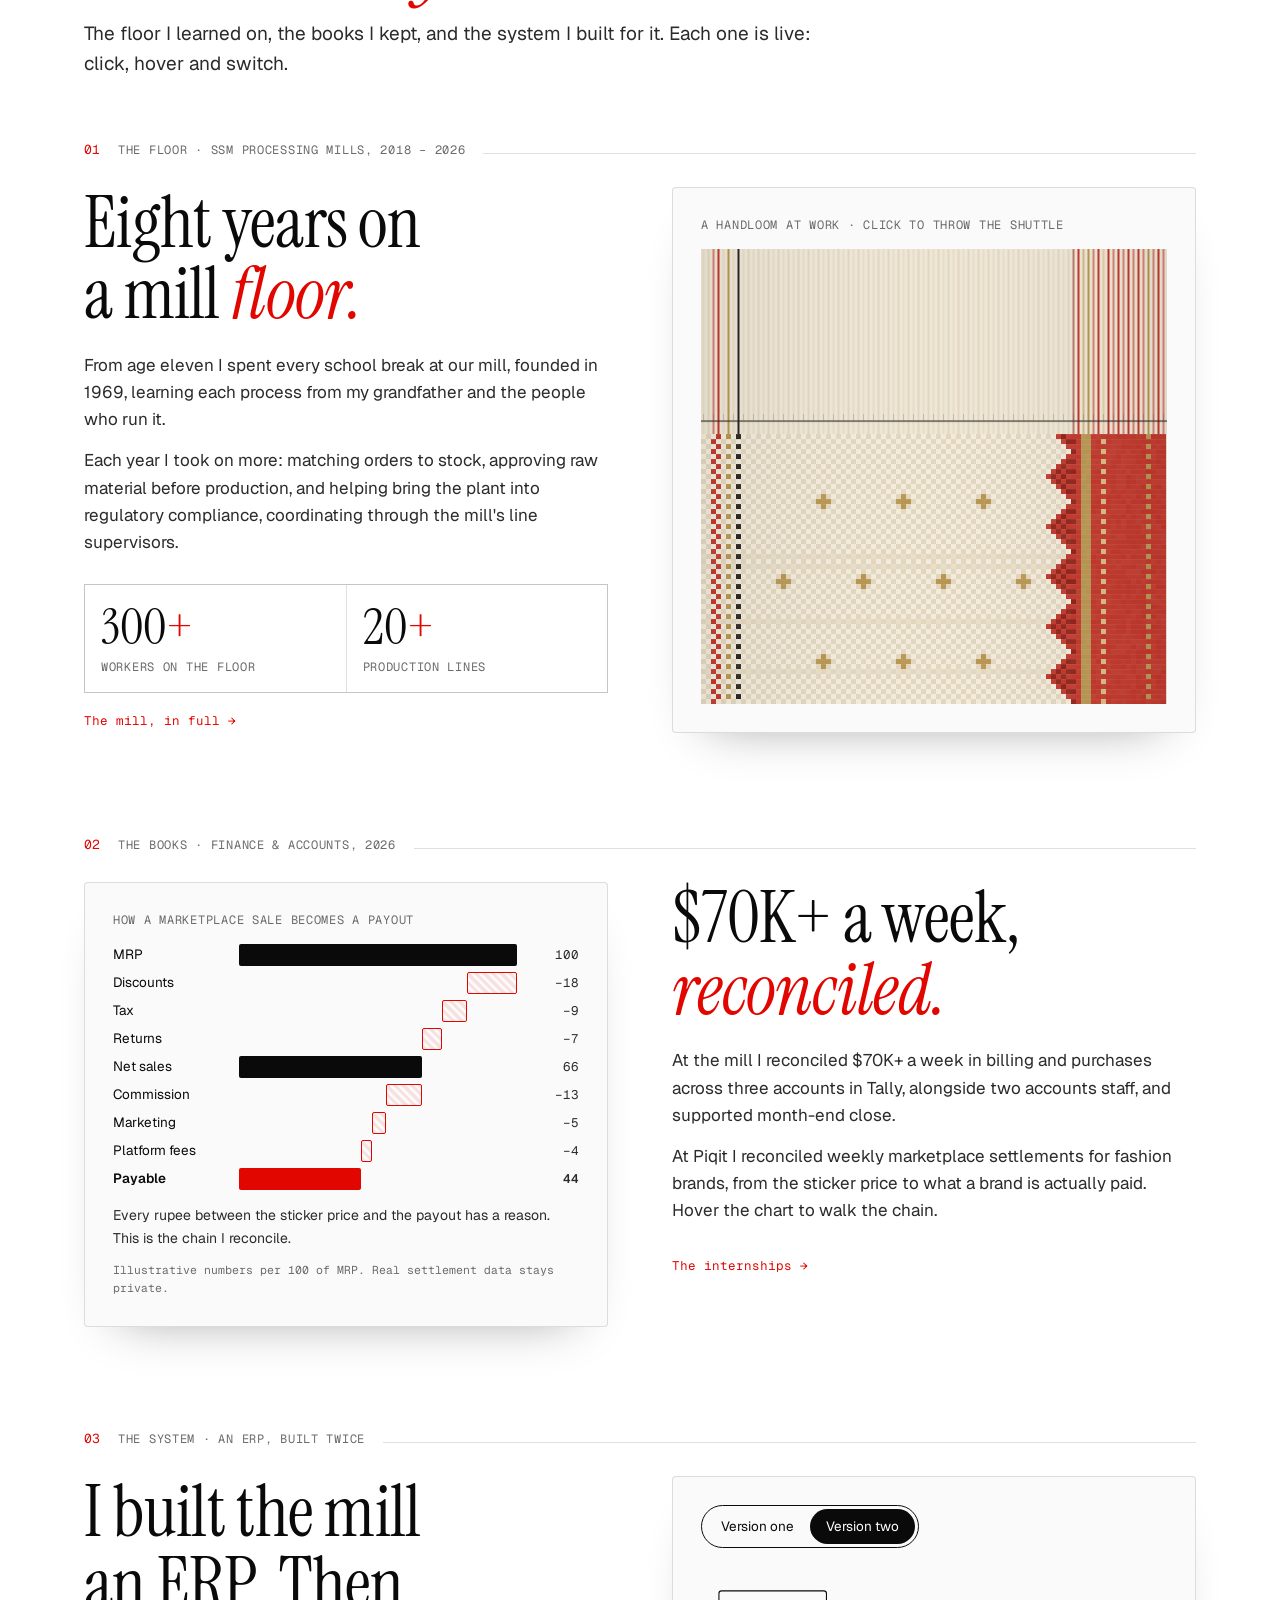
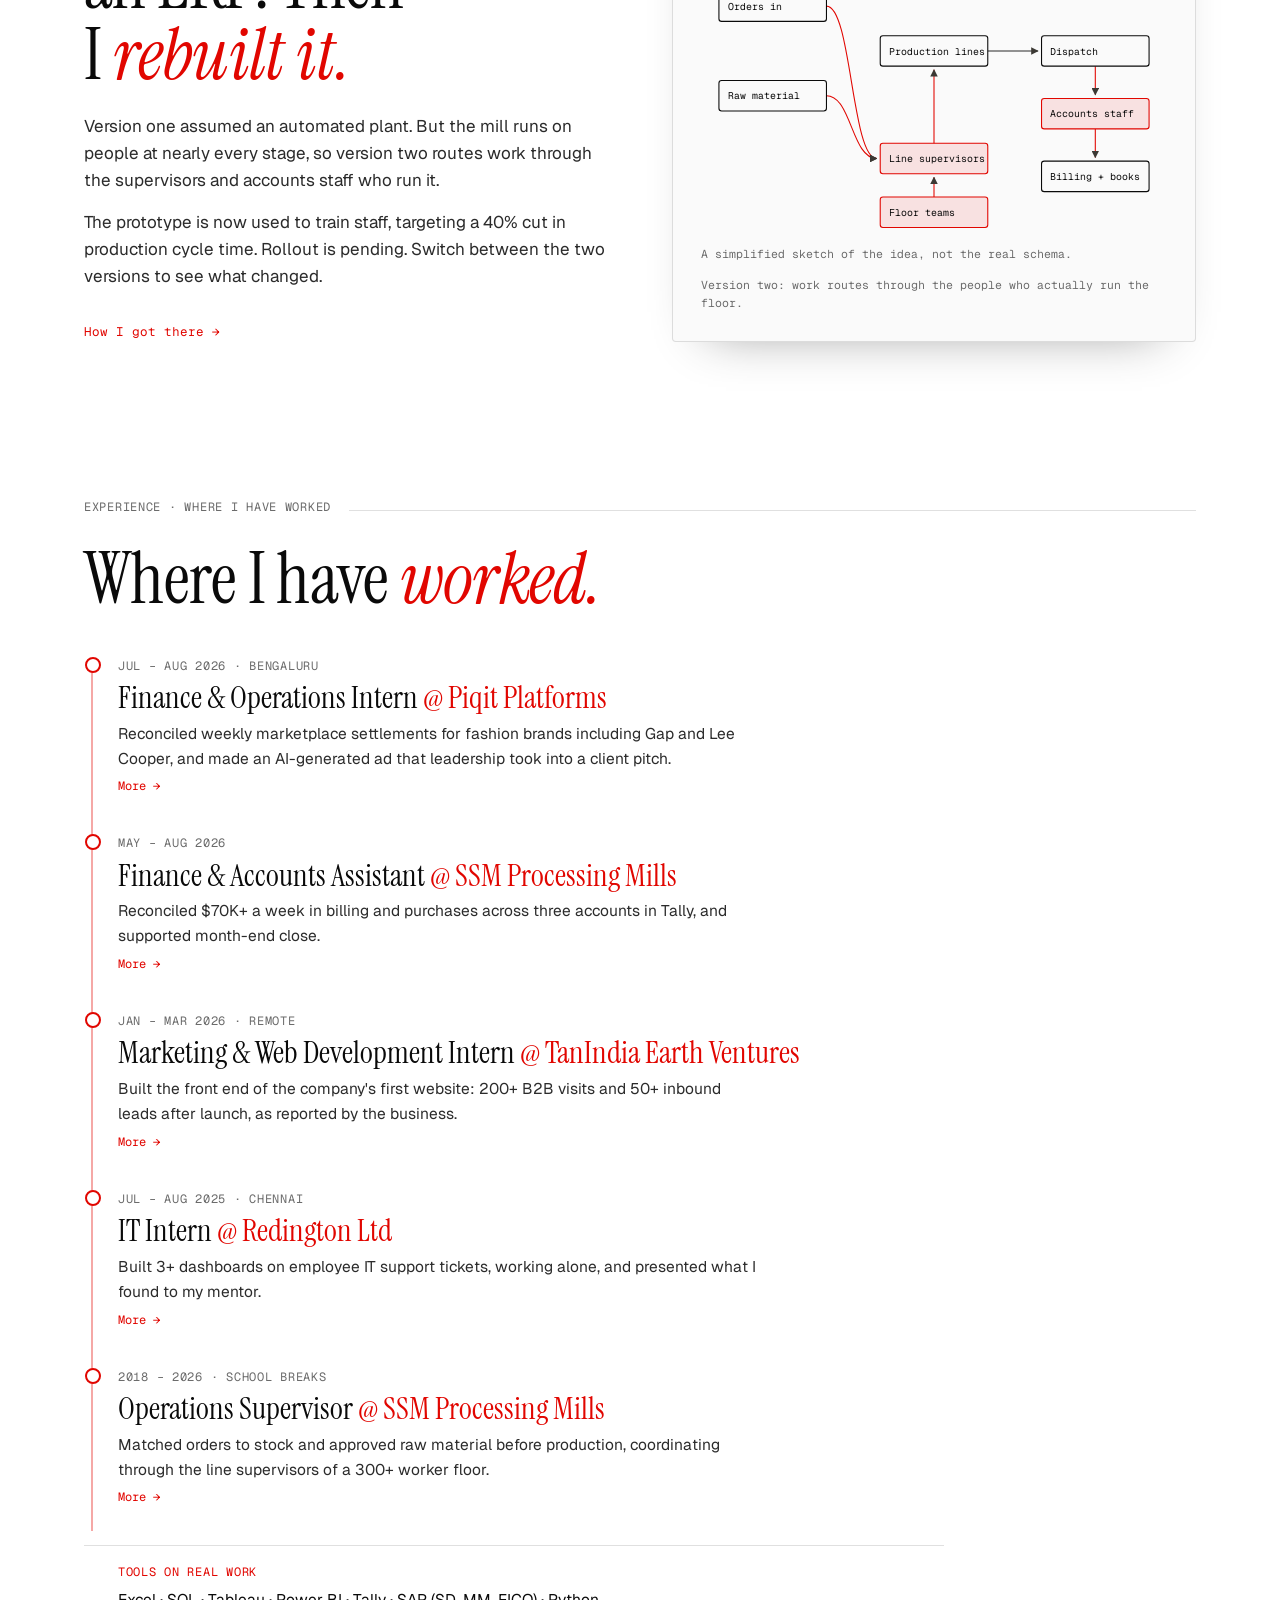
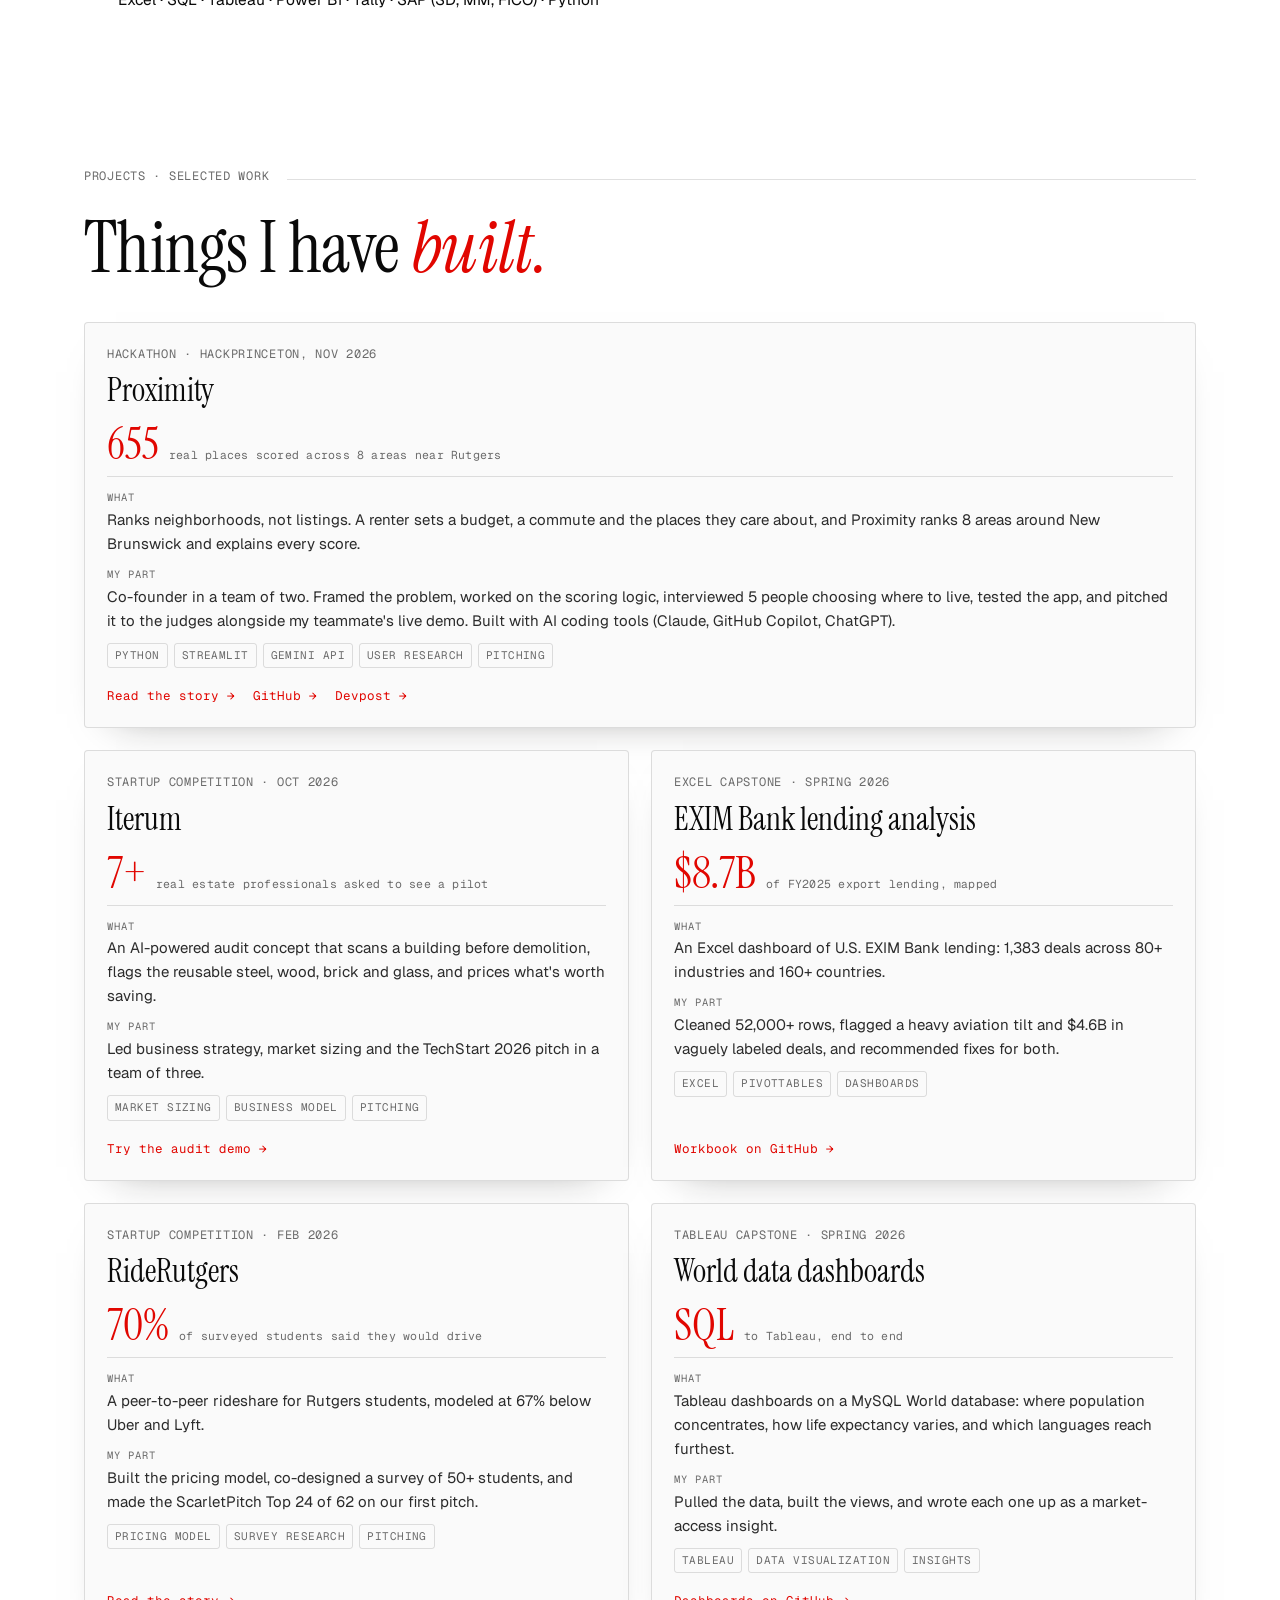
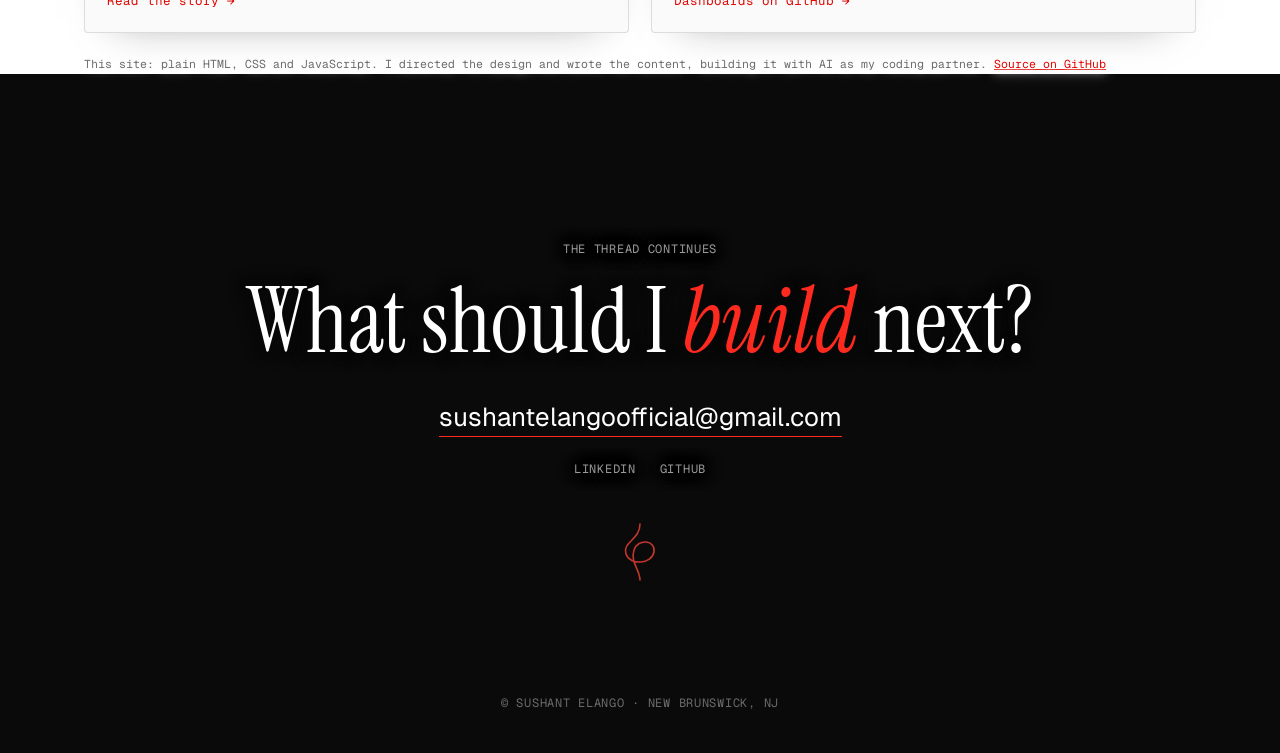
==== commit f632095c: "Off the clock: tennis card in Sushant's words Co-Authored-By: Claude Opus 5.5 <noreply@anthropic.com" ====
--- a/index.html
+++ b/index.html
@@ -20,7 +20,7 @@
 <link rel="preconnect" href="https://fonts.googleapis.com">
 <link rel="preconnect" href="https://fonts.gstatic.com" crossorigin>
 <link href="https://fonts.googleapis.com/css2?family=Instrument+Serif:ital@0;1&family=Cinzel:wght@400;500&family=Geist:wght@400;500;600&family=Geist+Mono:wght@400;500&family=Courier+Prime&display=swap" rel="stylesheet">
-<link rel="stylesheet" href="assets/site.css?v=86">
+<link rel="stylesheet" href="assets/site.css?v=87">
 </head>
 <body class="page-home">
 
@@ -244,6 +244,6 @@
 </main>
 <footer class="label">© Sushant Elango · New Brunswick, NJ</footer>
 
-<script src="assets/site.js?v=86"></script>
+<script src="assets/site.js?v=87"></script>
 </body>
 </html>
--- a/assets/site.css
+++ b/assets/site.css
@@ -926,3 +926,4 @@
 .case .result .fig { display: flex; flex-direction: column; gap: 4px; }
 .case .result .sub { font-family: var(--mono); font-size: 11px; letter-spacing: .06em; text-transform: uppercase; color: var(--muted); }
 .case-strip.two { grid-template-columns: repeat(2, minmax(0, 1fr)); }
+.card.court p + p { margin-top: 8px; }
